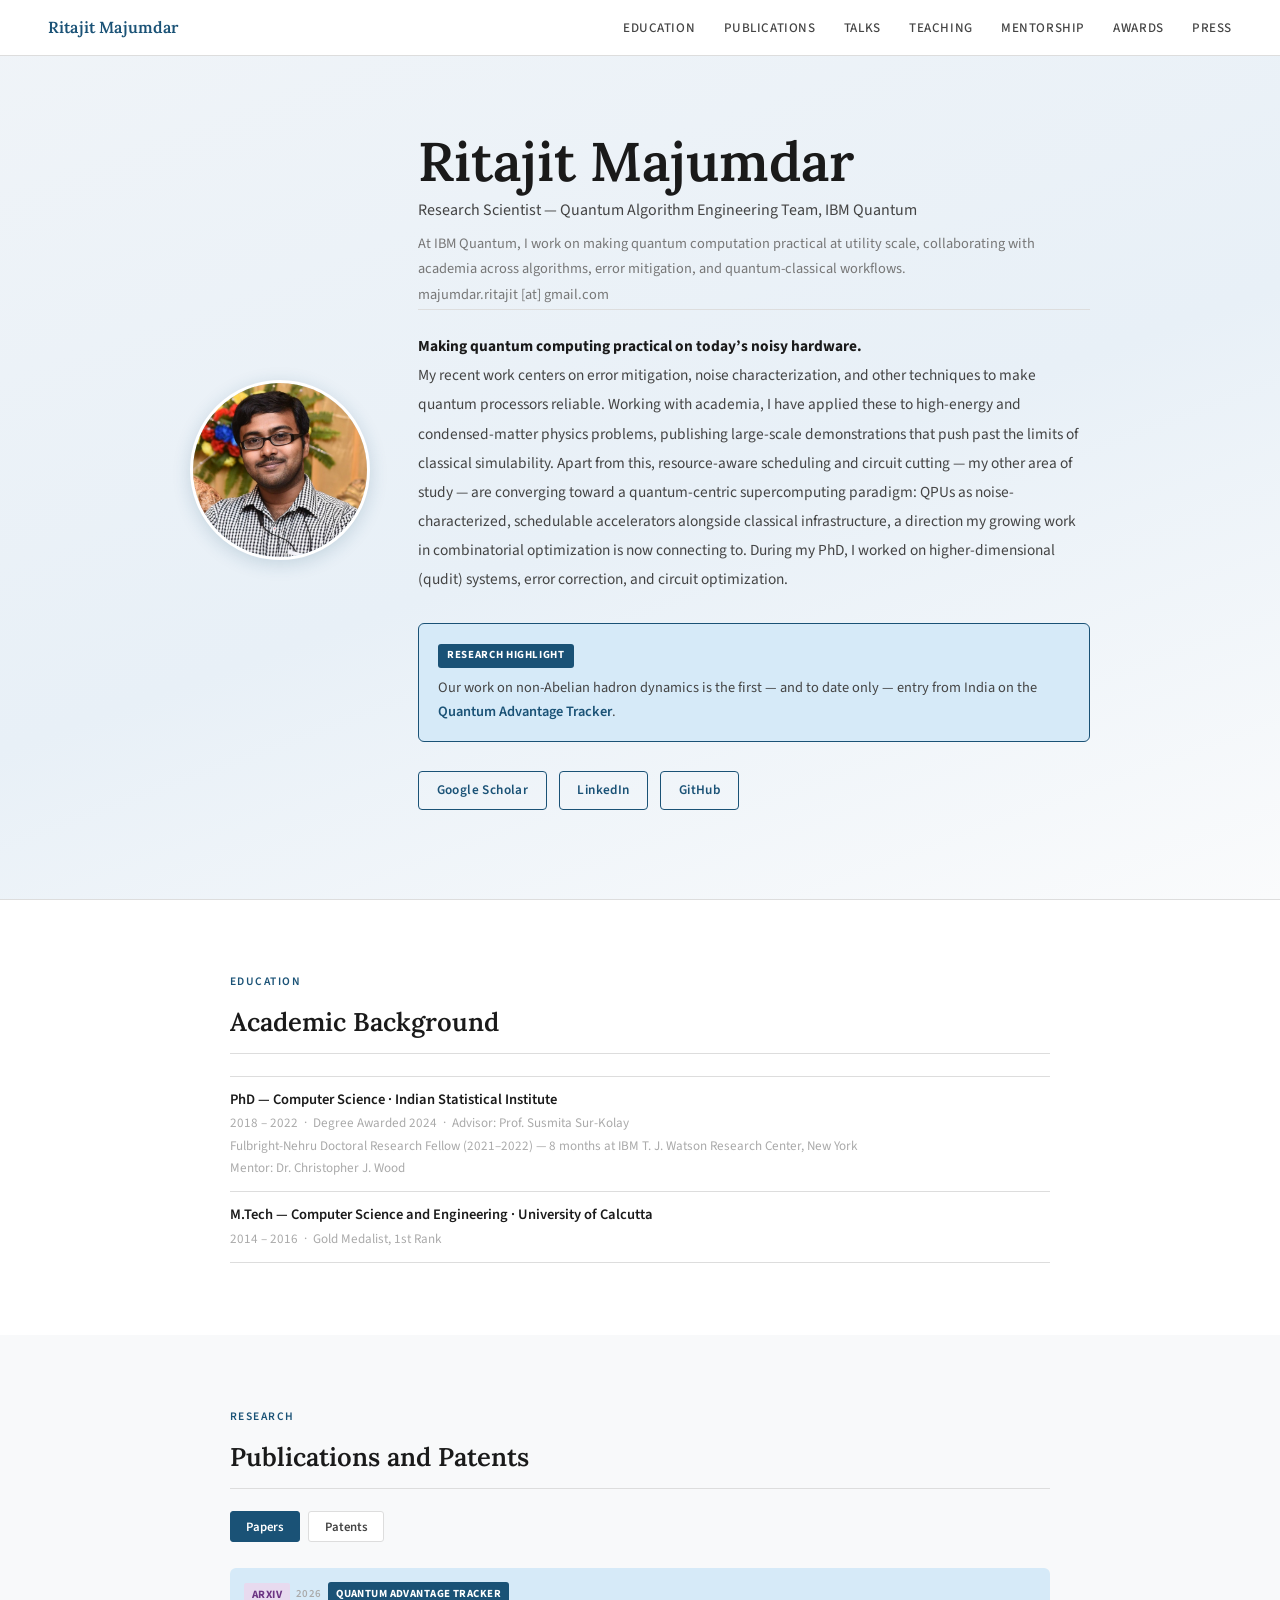
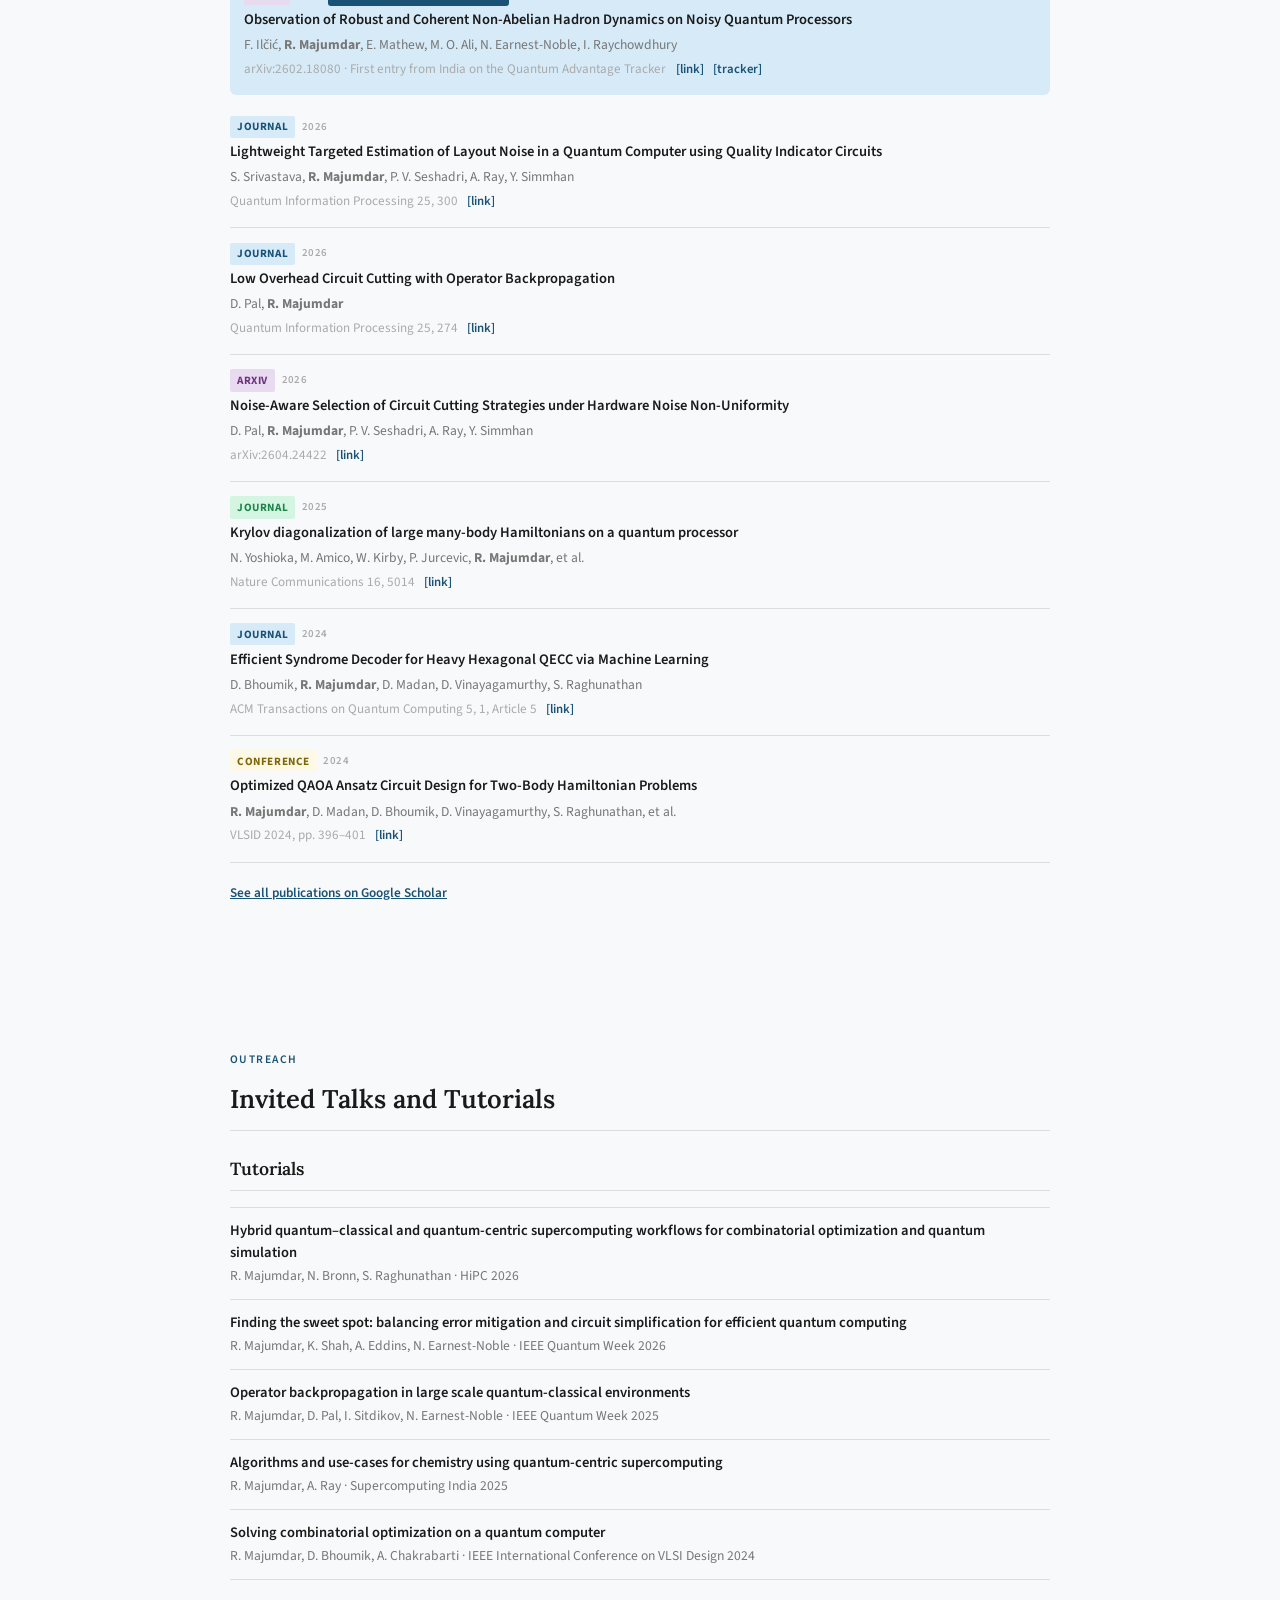
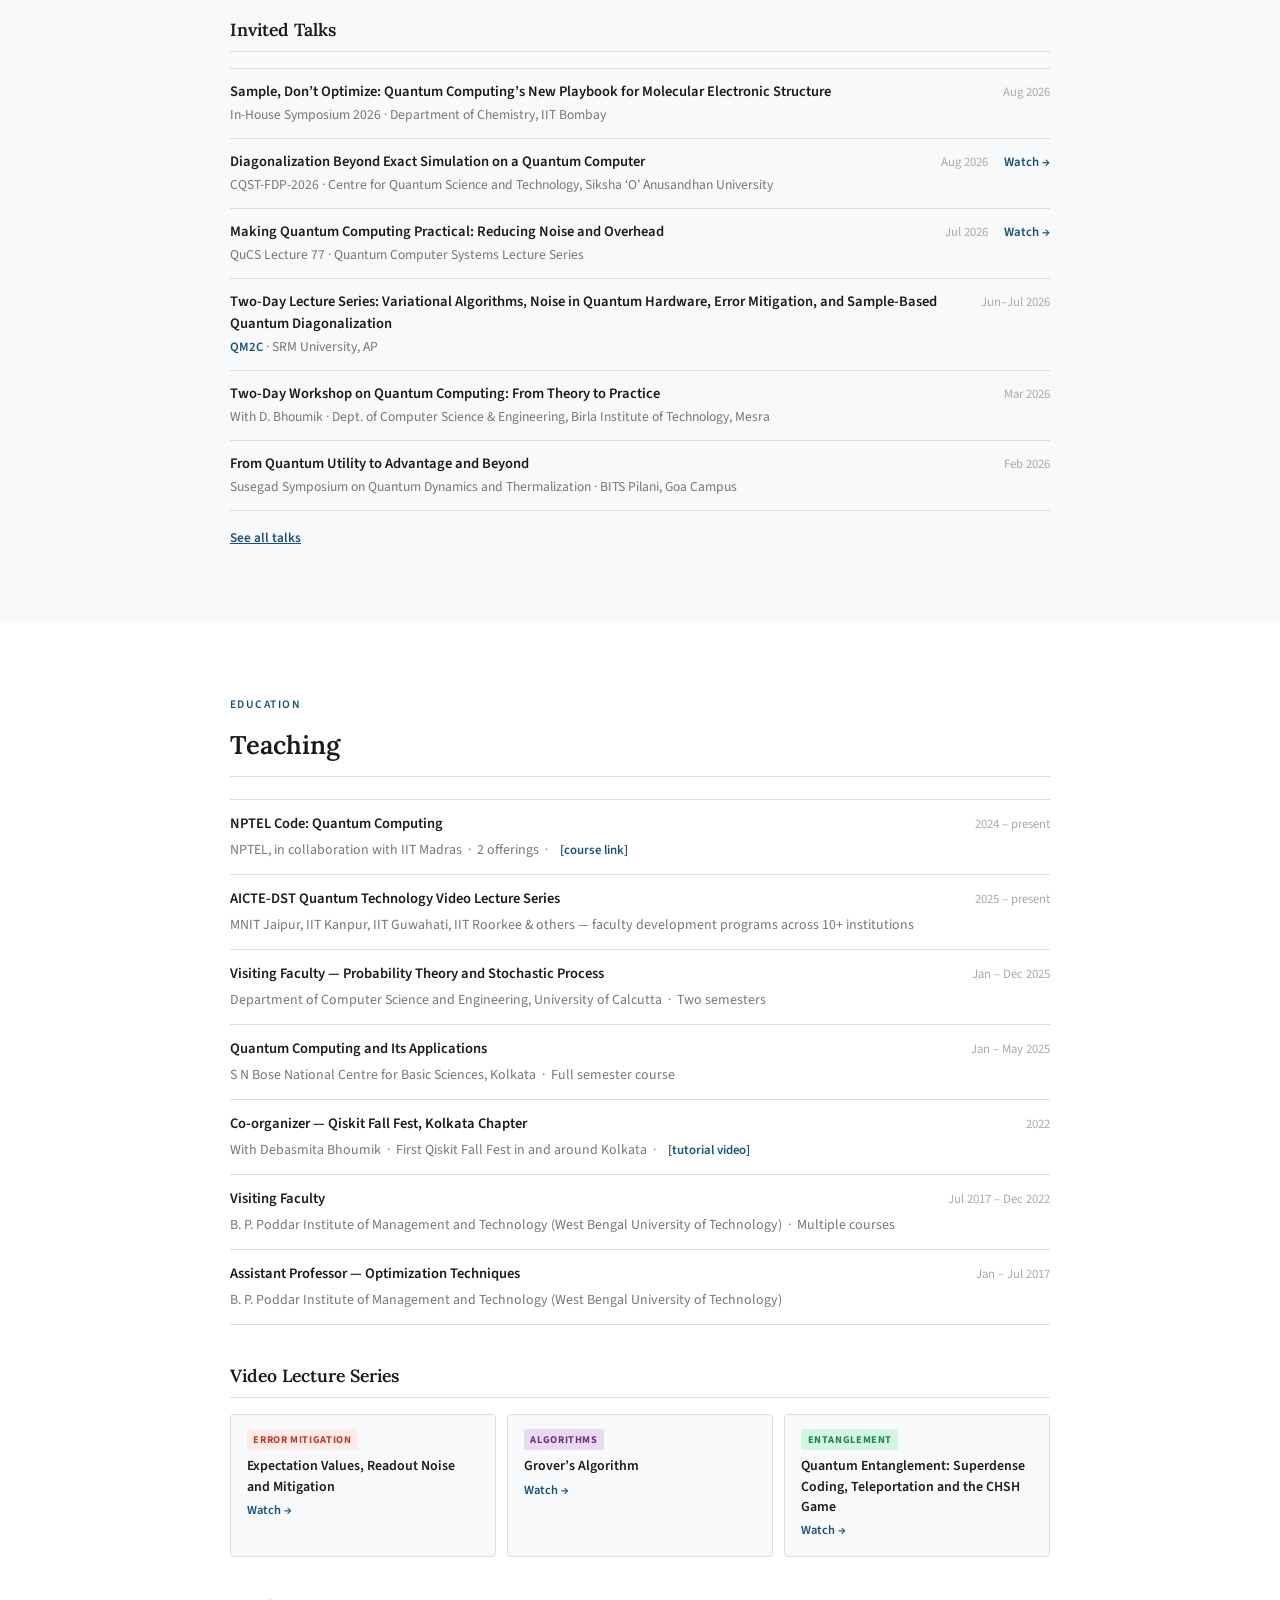
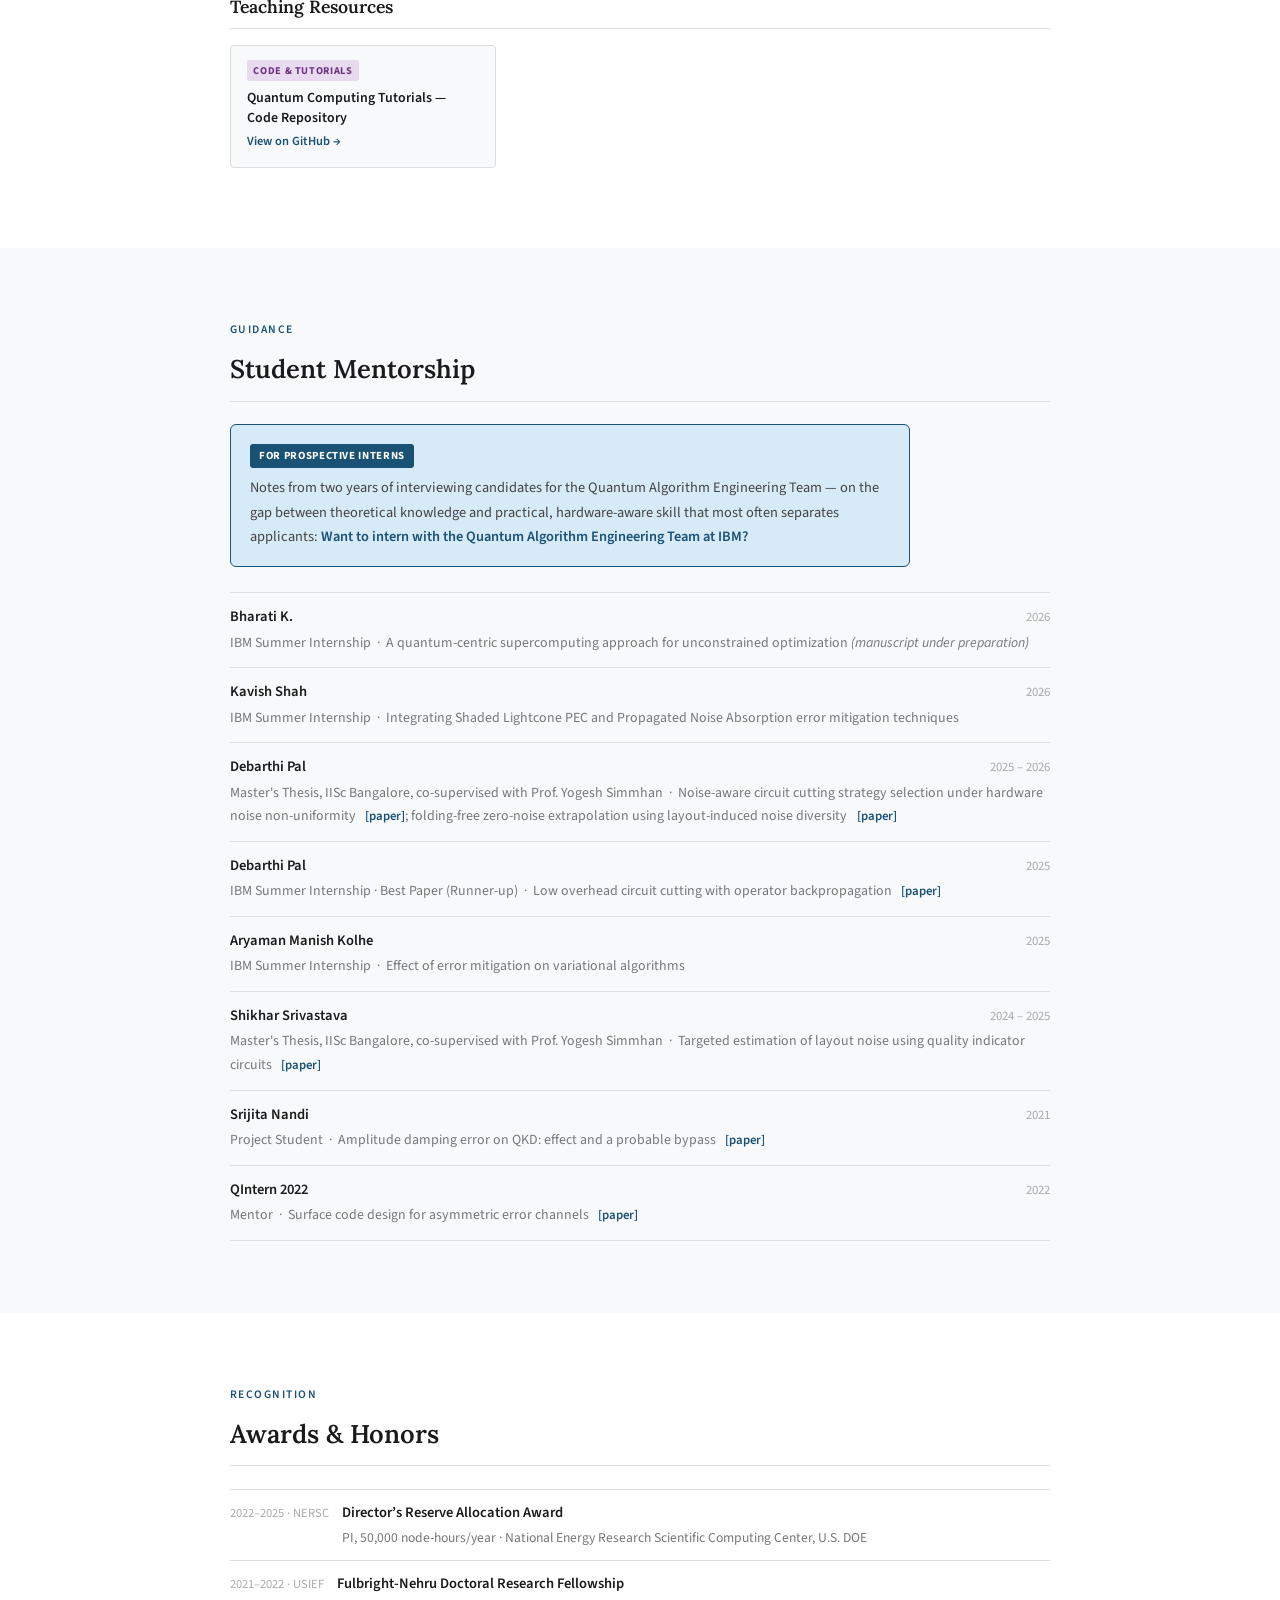
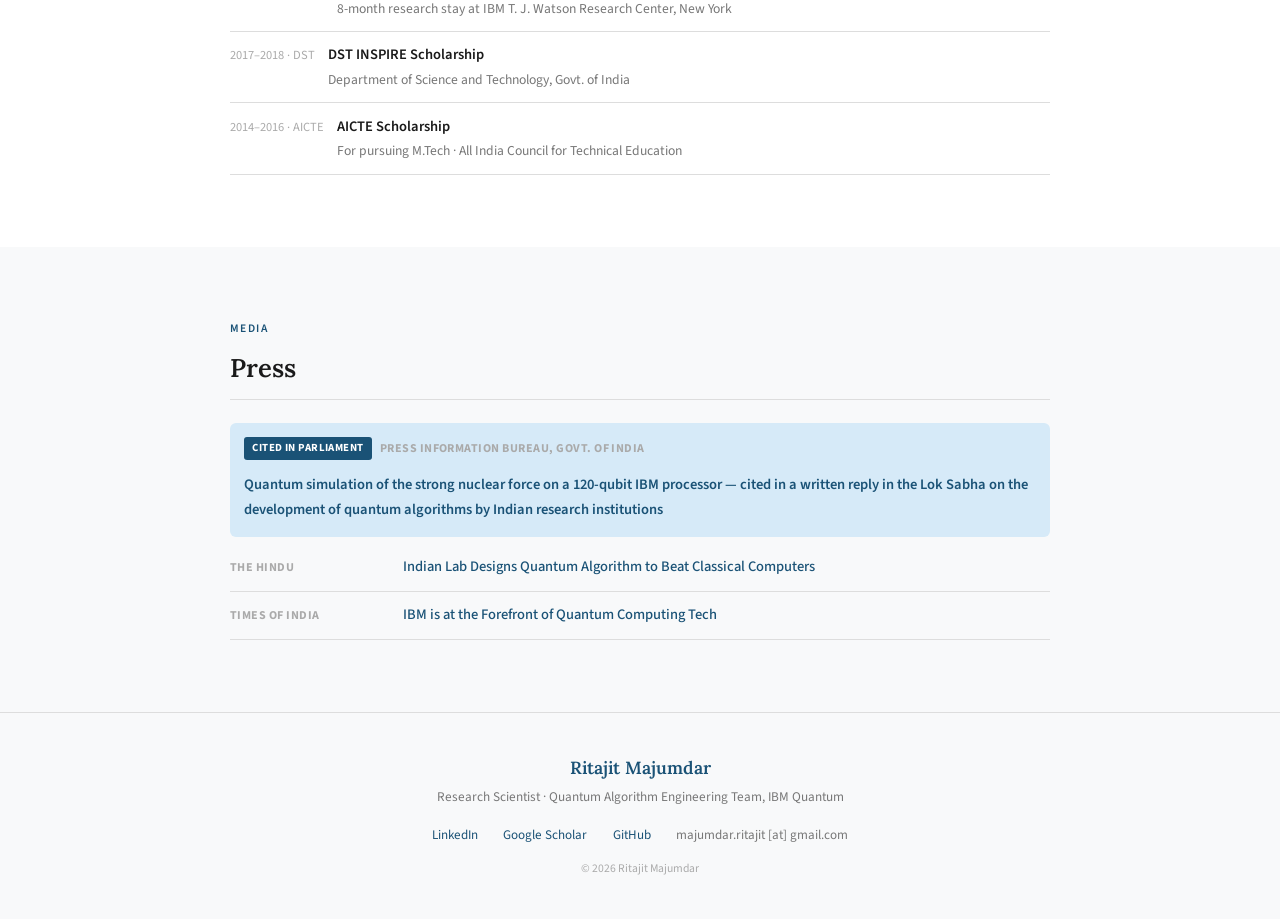
==== index.html @ a243ad66 "Add QAOA invited talk at Qiskit Fall Fest 2025, RGUKT Srikakulam Inserted after the IISER Kolkata Qi" ====
<!DOCTYPE html>
<html lang="en">
<head>
<meta charset="UTF-8"/>
<meta name="viewport" content="width=device-width, initial-scale=1.0"/>
<title>Ritajit Majumdar &mdash; Research Scientist, IBM Quantum</title>
<meta name="description" content="Ritajit Majumdar is a Research Scientist on the Quantum Algorithm Engineering Team at IBM Quantum, working on quantum error mitigation and correction, near-term quantum algorithms, and combinatorial optimization on quantum computers."/>
<meta name="keywords" content="Ritajit Majumdar, IBM Quantum, quantum error mitigation, quantum error correction, quantum computing, quantum algorithms, combinatorial optimization, quantum-centric supercomputing"/>
<meta name="author" content="Ritajit Majumdar"/>
<link rel="canonical" href="https://ritajitmajumdar1.github.io/"/>
<link rel="icon" type="image/png" sizes="32x32" href="assets/img/favicon-32.png"/>
<link rel="icon" type="image/png" sizes="16x16" href="assets/img/favicon-16.png"/>
<link rel="icon" href="assets/img/favicon.ico" sizes="any"/>
<link rel="icon" href="assets/img/favicon.svg" type="image/svg+xml"/>
<link rel="apple-touch-icon" href="assets/img/apple-touch-icon.png"/>
<link rel="mask-icon" href="assets/img/favicon.svg" color="#1a5276"/>

<!-- Open Graph / social preview -->
<meta property="og:type" content="website"/>
<meta property="og:url" content="https://ritajitmajumdar1.github.io/"/>
<meta property="og:title" content="Ritajit Majumdar — Research Scientist, IBM Quantum"/>
<meta property="og:description" content="Research Scientist on the Quantum Algorithm Engineering Team at IBM Quantum, working on quantum error mitigation and correction, near-term quantum algorithms, and combinatorial optimization."/>
<meta property="og:image" content="https://ritajitmajumdar1.github.io/assets/img/profile.jpg"/>

<meta name="twitter:card" content="summary"/>
<meta name="twitter:title" content="Ritajit Majumdar — Research Scientist, IBM Quantum"/>
<meta name="twitter:description" content="Research Scientist on the Quantum Algorithm Engineering Team at IBM Quantum, working on quantum error mitigation and correction, near-term quantum algorithms, and combinatorial optimization."/>
<meta name="twitter:image" content="https://ritajitmajumdar1.github.io/assets/img/profile.jpg"/>

<link rel="preconnect" href="https://fonts.googleapis.com"/>
<link rel="preconnect" href="https://fonts.gstatic.com" crossorigin/>
<link href="https://fonts.googleapis.com/css2?family=Lora:ital,wght@0,400;0,500;0,600;1,400&family=Source+Sans+3:wght@300;400;500;600&display=swap" rel="stylesheet"/>
<link rel="stylesheet" href="assets/css/style.css"/>

<script type="application/ld+json">
{
  "@context": "https://schema.org",
  "@type": "Person",
  "name": "Ritajit Majumdar",
  "url": "https://ritajitmajumdar1.github.io/",
  "image": "https://ritajitmajumdar1.github.io/assets/img/profile.jpg",
  "jobTitle": "Research Scientist",
  "worksFor": {
    "@type": "Organization",
    "name": "IBM Quantum"
  },
  "department": "Quantum Algorithm Engineering Team",
  "email": "majumdar.ritajit@gmail.com",
  "sameAs": [
    "https://scholar.google.com/citations?user=ikohpY4AAAAJ&hl=en&oi=ao",
    "https://www.linkedin.com/in/ritajit-majumdar-59683442/",
    "https://github.com/ritajitmajumdar1"
  ],
  "knowsAbout": [
    "Quantum Error Mitigation",
    "Quantum Error Correction",
    "Near-Term Quantum Algorithms",
    "Combinatorial Optimization",
    "Quantum-Centric Supercomputing"
  ]
}
</script>
</head>
<body>

<!-- NAV -->
<nav id="navbar">
  <a class="nav-wordmark" href="#hero">Ritajit Majumdar</a>
  <ul class="nav-links" id="navLinks">
    <li><a href="#about">Education</a></li>
    <li><a href="#publications">Publications</a></li>
    <li><a href="#talks">Talks</a></li>
    <li><a href="#teaching">Teaching</a></li>
    <li><a href="#mentorship">Mentorship</a></li>
    <li><a href="#awards">Awards</a></li>
    <li><a href="#press">Press</a></li>
  </ul>
  <button class="hamburger" id="hamburger" onclick="toggleMenu()" aria-label="Menu">
    <span></span><span></span><span></span>
  </button>
</nav>

<!-- HERO -->
<section id="hero">
  <div class="hero-inner">
    <div class="hero-photo-wrap">
      <img class="hero-photo" src="assets/img/profile.jpg" alt="Ritajit Majumdar" onerror="this.parentElement.classList.add('no-photo')"/>
    </div>
    <div class="hero-text">
      <h1 class="hero-name">Ritajit Majumdar</h1>
      <p class="hero-role">Research Scientist &mdash; Quantum Algorithm Engineering Team, IBM Quantum</p>
      <p class="hero-role-desc">At IBM Quantum, I work on making quantum computation practical at utility scale, collaborating with academia across algorithms, error mitigation, and quantum-classical workflows.</p>
      <p class="hero-role-desc">majumdar.ritajit [at] gmail.com</p>

      <p class="hero-bio">
        <strong>Making quantum computing practical on today&rsquo;s noisy hardware.</strong><br/>
        My recent work centers on error mitigation, noise characterization, and other techniques to make quantum processors reliable. Working with academia, I have applied these to high-energy and condensed-matter physics problems, publishing large-scale demonstrations that push past the limits of classical simulability. Apart from this, resource-aware scheduling and circuit cutting &mdash; my other area of study &mdash; are converging toward a quantum-centric supercomputing paradigm: QPUs as noise-characterized, schedulable accelerators alongside classical infrastructure, a direction my growing work in combinatorial optimization is now connecting to. During my PhD, I worked on higher-dimensional (qudit) systems, error correction, and circuit optimization.
      </p>

      <div class="hero-highlight-box">
        <div class="hero-highlight-label">Research Highlight</div>
        <p class="hero-highlight-text">
          Our work on non-Abelian hadron dynamics is the first &mdash; and to date only &mdash; entry from India on the <a href="https://quantum-advantage-tracker.github.io/trackers/observable-estimations?instance=su2_hadron_dynamics_lsh_x_100_meson" target="_blank">Quantum Advantage Tracker</a>.
        </p>
      </div>

      <div class="hero-cta">
        <a href="https://scholar.google.com/citations?user=ikohpY4AAAAJ&hl=en&oi=ao" target="_blank" class="btn btn-ghost">Google Scholar</a>
        <a href="https://www.linkedin.com/in/ritajit-majumdar-59683442/" target="_blank" class="btn btn-ghost">LinkedIn</a>
        <a href="https://github.com/ritajitmajumdar1/Teaching" target="_blank" class="btn btn-ghost">GitHub</a>
      </div>
    </div>
  </div>
</section>

<!-- ABOUT -->
<section id="about">
  <div class="container">
    <div class="reveal">
      <div class="sec-label">Education</div>
      <h2 class="sec-title">Academic Background</h2>
    </div>

    <ul class="simple-list reveal" style="transition-delay:.08s">
      <li class="simple-item">
        <div class="item-title">PhD &mdash; Computer Science &middot; Indian Statistical Institute</div>
        <div class="item-meta">
          2018 &ndash; 2022 &nbsp;&middot;&nbsp; Degree Awarded 2024 &nbsp;&middot;&nbsp; Advisor: Prof. Susmita Sur-Kolay<br>
          Fulbright-Nehru Doctoral Research Fellow (2021&ndash;2022) &mdash; 8 months at IBM T. J. Watson Research Center, New York<br>
          Mentor: Dr. Christopher J. Wood
        </div>
      </li>
      <li class="simple-item">
        <div class="item-title">M.Tech &mdash; Computer Science and Engineering &middot; University of Calcutta</div>
        <div class="item-meta">
          2014 &ndash; 2016 &nbsp;&middot;&nbsp; Gold Medalist, 1st Rank
        </div>
      </li>
    </ul>
  </div>
</section>

<!-- PUBLICATIONS AND PATENTS -->
<section id="publications">
  <div class="container">
    <div class="reveal">
      <div class="sec-label">Research</div>
      <h2 class="sec-title">Publications and Patents</h2>
    </div>

    <div class="pub-tabs reveal" style="transition-delay:.06s">
      <button class="pub-tab active" onclick="filterPubs('paper',this)">Papers</button>
      <button class="pub-tab" onclick="filterPubs('patent',this)">Patents</button>
    </div>

    <div class="pub-list reveal" style="transition-delay:.1s" id="pubList">

      <div class="pub-item show pub-item-highlight" data-cat="paper">
        <div class="pub-venue-row">
          <span class="pub-venue venue-arxiv">arXiv</span>
          <span class="pub-badge">2026</span>
          <span class="pub-badge-tracker">Quantum Advantage Tracker</span>
        </div>
        <div class="pub-title">Observation of Robust and Coherent Non-Abelian Hadron Dynamics on Noisy Quantum Processors</div>
        <div class="pub-authors">F. Ilčić, <strong>R. Majumdar</strong>, E. Mathew, M. O. Ali, N. Earnest-Noble, I. Raychowdhury</div>
        <div class="pub-meta">arXiv:2602.18080 &middot; First entry from India on the Quantum Advantage Tracker <a class="pub-link" href="https://arxiv.org/abs/2602.18080" target="_blank">[link]</a> <a class="pub-link" href="https://quantum-advantage-tracker.github.io/trackers/observable-estimations?instance=su2_hadron_dynamics_lsh_x_100_meson" target="_blank">[tracker]</a></div>
      </div>

      <div class="pub-item show" data-cat="paper">
        <div class="pub-venue-row">
          <span class="pub-venue venue-ieee">Journal</span>
          <span class="pub-badge">2026</span>
        </div>
        <div class="pub-title">Lightweight Targeted Estimation of Layout Noise in a Quantum Computer using Quality Indicator Circuits</div>
        <div class="pub-authors">S. Srivastava, <strong>R. Majumdar</strong>, P. V. Seshadri, A. Ray, Y. Simmhan</div>
        <div class="pub-meta">Quantum Information Processing 25, 300 <a class="pub-link" href="https://link.springer.com/article/10.1007/s11128-026-05326-7" target="_blank">[link]</a></div>
      </div>

      <div class="pub-item show" data-cat="paper">
        <div class="pub-venue-row">
          <span class="pub-venue venue-ieee">Journal</span>
          <span class="pub-badge">2026</span>
        </div>
        <div class="pub-title">Low Overhead Circuit Cutting with Operator Backpropagation</div>
        <div class="pub-authors">D. Pal, <strong>R. Majumdar</strong></div>
        <div class="pub-meta">Quantum Information Processing 25, 274 <a class="pub-link" href="https://link.springer.com/article/10.1007/s11128-026-05287-x" target="_blank">[link]</a></div>
      </div>

      <div class="pub-item show" data-cat="paper">
        <div class="pub-venue-row">
          <span class="pub-venue venue-arxiv">arXiv</span>
          <span class="pub-badge">2026</span>
        </div>
        <div class="pub-title">Noise-Aware Selection of Circuit Cutting Strategies under Hardware Noise Non-Uniformity</div>
        <div class="pub-authors">D. Pal, <strong>R. Majumdar</strong>, P. V. Seshadri, A. Ray, Y. Simmhan</div>
        <div class="pub-meta">arXiv:2604.24422 <a class="pub-link" href="https://arxiv.org/abs/2604.24422" target="_blank">[link]</a></div>
      </div>

      <div class="pub-item show" data-cat="paper">
        <div class="pub-venue-row">
          <span class="pub-venue venue-nature">Journal</span>
          <span class="pub-badge">2025</span>
        </div>
        <div class="pub-title">Krylov diagonalization of large many-body Hamiltonians on a quantum processor</div>
        <div class="pub-authors">N. Yoshioka, M. Amico, W. Kirby, P. Jurcevic, <strong>R. Majumdar</strong>, et al.</div>
        <div class="pub-meta">Nature Communications 16, 5014 <a class="pub-link" href="https://scholar.google.com/citations?view_op=view_citation&hl=en&user=ikohpY4AAAAJ&citation_for_view=ikohpY4AAAAJ:RYcK_YlVTxYC" target="_blank">[link]</a></div>
      </div>

      <div class="pub-item show" data-cat="paper">
        <div class="pub-venue-row">
          <span class="pub-venue venue-ieee">Journal</span>
          <span class="pub-badge">2024</span>
        </div>
        <div class="pub-title">Efficient Syndrome Decoder for Heavy Hexagonal QECC via Machine Learning</div>
        <div class="pub-authors">D. Bhoumik, <strong>R. Majumdar</strong>, D. Madan, D. Vinayagamurthy, S. Raghunathan</div>
        <div class="pub-meta">ACM Transactions on Quantum Computing 5, 1, Article 5 <a class="pub-link" href="https://dl.acm.org/doi/10.1145/3636516" target="_blank">[link]</a></div>
      </div>

      <div class="pub-item show" data-cat="paper">
        <div class="pub-venue-row">
          <span class="pub-venue venue-conf">Conference</span>
          <span class="pub-badge">2024</span>
        </div>
        <div class="pub-title">Optimized QAOA Ansatz Circuit Design for Two-Body Hamiltonian Problems</div>
        <div class="pub-authors"><strong>R. Majumdar</strong>, D. Madan, D. Bhoumik, D. Vinayagamurthy, S. Raghunathan, et al.</div>
        <div class="pub-meta">VLSID 2024, pp. 396&ndash;401 <a class="pub-link" href="https://ieeexplore.ieee.org/document/10483344" target="_blank">[link]</a></div>
      </div>

      <div class="pub-item" data-cat="patent">
        <div class="pub-venue-row">
          <span class="pub-venue venue-ieee">US Patent</span>
          <span class="pub-badge">Granted &middot; 2025</span>
        </div>
        <div class="pub-title">Calibrating a Quantum Error Mitigation Technique</div>
        <div class="pub-authors">D. S. Wang, <strong>R. Majumdar</strong>, P. Rivero Ramirez</div>
        <div class="pub-meta">US 12,198,013 <a class="pub-link" href="https://patents.google.com/patent/US20250013907A1" target="_blank">[link]</a></div>
      </div>

      <div class="pub-item" data-cat="patent">
        <div class="pub-venue-row">
          <span class="pub-venue venue-arxiv">US Patent App.</span>
          <span class="pub-badge">Filed 2024</span>
        </div>
        <div class="pub-title">Quantum Error Mitigation for Probability Distributions</div>
        <div class="pub-authors"><strong>R. Majumdar</strong>, P. Rivero Ramirez, S. Majumder, Z. K. Minev</div>
        <div class="pub-meta">US 2026/0099753 A1 <a class="pub-link" href="https://patents.google.com/patent/US20260099753A1" target="_blank">[link]</a></div>
      </div>

      <div class="pub-item" data-cat="patent">
        <div class="pub-venue-row">
          <span class="pub-venue venue-arxiv">US Patent App.</span>
          <span class="pub-badge">Filed 2024</span>
        </div>
        <div class="pub-title">Load-Adaptive Circuit Knitting in Quantum Computing Enabled Cloud Environments</div>
        <div class="pub-authors"><strong>R. Majumdar</strong>, A. Ray, P. V. Seshadri</div>
        <div class="pub-meta">US 2025/0384198 A1 <a class="pub-link" href="https://patents.google.com/patent/US20250384198A1" target="_blank">[link]</a></div>
      </div>

      <div class="pub-item" data-cat="patent">
        <div class="pub-venue-row">
          <span class="pub-venue venue-arxiv">US Patent App.</span>
          <span class="pub-badge">Filed 2024</span>
        </div>
        <div class="pub-title">Learning-Based Quantum Experimental Setup Selection</div>
        <div class="pub-authors"><strong>R. Majumdar</strong>, A. Ray, I. Sitdikov, C. Johnson</div>
        <div class="pub-meta">US 2025/0265484 A1 <a class="pub-link" href="https://patents.google.com/patent/US20250265484A1" target="_blank">[link]</a></div>
      </div>

      <div class="pub-item" data-cat="patent">
        <div class="pub-venue-row">
          <span class="pub-venue venue-arxiv">US Patent App.</span>
          <span class="pub-badge">Filed 2023</span>
        </div>
        <div class="pub-title">Sparse Noise Tomography-Based Qubit Mapping</div>
        <div class="pub-authors"><strong>R. Majumdar</strong>, B. Pokharel, Z. K. Minev, M. Amico</div>
        <div class="pub-meta">US 2025/0165836 A1 <a class="pub-link" href="https://patents.google.com/patent/US20250165836A1" target="_blank">[link]</a></div>
      </div>

    </div>

    <div class="show-more-wrap reveal" id="pubMoreWrap" style="transition-delay:.15s">
      <a class="btn-text" href="https://scholar.google.com/citations?hl=en&user=ikohpY4AAAAJ" target="_blank" id="pubMoreBtn">See all publications on Google Scholar</a>
    </div>
  </div>
</section>

<!-- TALKS -->
<section id="talks">
  <div class="container">
    <div class="reveal">
      <div class="sec-label">Outreach</div>
      <h2 class="sec-title">Invited Talks and Tutorials</h2>
    </div>

    <div class="subsec reveal" style="margin-top:0">
      <div class="subsec-title">Tutorials</div>
      <div id="tutorialsList">

      <div class="talk-item tutorial-item show" data-rank="1">
        <div class="talk-left">
          <div class="talk-title">Hybrid quantum&ndash;classical and quantum-centric supercomputing workflows for combinatorial optimization and quantum simulation</div>
          <div class="talk-venue">R. Majumdar, N. Bronn, S. Raghunathan &middot; HiPC 2026</div>
        </div>
      </div>

      <div class="talk-item tutorial-item show" data-rank="2">
        <div class="talk-left">
          <div class="talk-title">Finding the sweet spot: balancing error mitigation and circuit simplification for efficient quantum computing</div>
          <div class="talk-venue">R. Majumdar, K. Shah, A. Eddins, N. Earnest-Noble &middot; IEEE Quantum Week 2026</div>
        </div>
      </div>

      <div class="talk-item tutorial-item show" data-rank="3">
        <div class="talk-left">
          <div class="talk-title">Operator backpropagation in large scale quantum-classical environments</div>
          <div class="talk-venue">R. Majumdar, D. Pal, I. Sitdikov, N. Earnest-Noble &middot; IEEE Quantum Week 2025</div>
        </div>
      </div>

      <div class="talk-item tutorial-item show" data-rank="4">
        <div class="talk-left">
          <div class="talk-title">Algorithms and use-cases for chemistry using quantum-centric supercomputing</div>
          <div class="talk-venue">R. Majumdar, A. Ray &middot; Supercomputing India 2025</div>
        </div>
      </div>

      <div class="talk-item tutorial-item show" data-rank="5">
        <div class="talk-left">
          <div class="talk-title">Solving combinatorial optimization on a quantum computer</div>
          <div class="talk-venue">R. Majumdar, D. Bhoumik, A. Chakrabarti &middot; IEEE International Conference on VLSI Design 2024</div>
        </div>
      </div>

      </div>

      <div class="show-more-wrap reveal tutorial-more-wrap" style="margin-top:.8rem; display:none">
        <button class="btn-text" id="tutorialMoreBtn" onclick="toggleTutorials()">See all tutorials</button>
      </div>
    </div>

    <div class="subsec reveal">
      <div class="subsec-title">Invited Talks</div>
      <div id="talksList">

      <div class="talk-item show" data-rank="1">
        <div class="talk-left">
          <div class="talk-title">Sample, Don&rsquo;t Optimize: Quantum Computing&rsquo;s New Playbook for Molecular Electronic Structure</div>
          <div class="talk-venue">In-House Symposium 2026 &middot; Department of Chemistry, IIT Bombay</div>
        </div>
        <div class="talk-date">Aug 2026</div>
      </div>

      <div class="talk-item show" data-rank="2">
        <div class="talk-left">
          <div class="talk-title">Diagonalization Beyond Exact Simulation on a Quantum Computer</div>
          <div class="talk-venue">CQST-FDP-2026 &middot; Centre for Quantum Science and Technology, Siksha &lsquo;O&rsquo; Anusandhan University</div>
        </div>
        <div class="talk-date">Aug 2026</div>
        <a class="talk-link" href="https://www.youtube.com/watch?v=YxCddowjbzs" target="_blank">Watch &rarr;</a>
      </div>

      <div class="talk-item show" data-rank="3">
        <div class="talk-left">
          <div class="talk-title">Making Quantum Computing Practical: Reducing Noise and Overhead</div>
          <div class="talk-venue">QuCS Lecture 77 &middot; Quantum Computer Systems Lecture Series</div>
        </div>
        <div class="talk-date">Jul 2026</div>
        <a class="talk-link" href="https://www.youtube.com/watch?v=KKZ6evym9Gs" target="_blank">Watch &rarr;</a>
      </div>

      <div class="talk-item show" data-rank="4">
        <div class="talk-left">
          <div class="talk-title">Two-Day Lecture Series: Variational Algorithms, Noise in Quantum Hardware, Error Mitigation, and Sample-Based Quantum Diagonalization</div>
          <div class="talk-venue"><a class="talk-link" href="https://www.srmap.edu.in/qm2c/" target="_blank">QM2C</a> &middot; SRM University, AP</div>
        </div>
        <div class="talk-date">Jun&ndash;Jul 2026</div>
      </div>

      <div class="talk-item show" data-rank="5">
        <div class="talk-left">
          <div class="talk-title">Two-Day Workshop on Quantum Computing: From Theory to Practice</div>
          <div class="talk-venue">With D. Bhoumik &middot; Dept. of Computer Science &amp; Engineering, Birla Institute of Technology, Mesra</div>
        </div>
        <div class="talk-date">Mar 2026</div>
      </div>

      <div class="talk-item show" data-rank="6">
        <div class="talk-left">
          <div class="talk-title">From Quantum Utility to Advantage and Beyond</div>
          <div class="talk-venue">Susegad Symposium on Quantum Dynamics and Thermalization &middot; BITS Pilani, Goa Campus</div>
        </div>
        <div class="talk-date">Feb 2026</div>
      </div>

      <div class="talk-item" data-rank="7">
        <div class="talk-left">
          <div class="talk-title">Scaling Circuit Cutting with Operator Backpropagation</div>
          <div class="talk-venue">Shaastra Fest 2026 &middot; IIT Madras</div>
        </div>
        <div class="talk-date">Jan 2026</div>
      </div>

      <div class="talk-item" data-rank="8">
        <div class="talk-left">
          <div class="talk-title">Error Mitigation &amp; Careers in Quantum Tech</div>
          <div class="talk-venue">Qiskit Fall Fest, Day 3 &middot; IISER Kolkata</div>
        </div>
        <div class="talk-date">Oct 2025</div>
        <a class="talk-link" href="https://www.youtube.com/watch?v=93S4hP-XPh4" target="_blank">Watch &rarr;</a>
      </div>

      <div class="talk-item" data-rank="9">
        <div class="talk-left">
          <div class="talk-title">Quantum Approximate Optimization Algorithm</div>
          <div class="talk-venue">Qiskit Fall Fest, Day 6 &middot; IIIT Srikakulam, RGUKT-AP</div>
        </div>
        <div class="talk-date">Oct 2025</div>
        <a class="talk-link" href="https://youtu.be/zn901F9Exys?t=708" target="_blank">Watch &rarr;</a>
      </div>

      <div class="talk-item" data-rank="10">
        <div class="talk-left">
          <div class="talk-title">Chemistry Beyond Exact Diagonalization</div>
          <div class="talk-venue">Sungkyunkwan University, South Korea</div>
        </div>
        <div class="talk-date">Feb 2025</div>
      </div>

      <div class="talk-item" data-rank="11">
        <div class="talk-left">
          <div class="talk-title">Seminar on the Fundamentals of Quantum Computing</div>
          <div class="talk-venue">Ramakrishna Mission Vivekananda Educational and Research Institute (RKMVERI)</div>
        </div>
        <div class="talk-date">Sep 2024</div>
        <a class="talk-link" href="https://www.youtube.com/watch?v=bOx0stk1UCE" target="_blank">Watch &rarr;</a>
      </div>

      <div class="talk-item" data-rank="12">
        <div class="talk-left">
          <div class="talk-title">Fighting Noise on Quantum Devices with Zero Noise Extrapolation</div>
          <div class="talk-venue">QIQT 2023</div>
        </div>
        <div class="talk-date">May 2023</div>
        <a class="talk-link" href="https://www.youtube.com/watch?v=d6sD2FbyFYk" target="_blank">Watch &rarr;</a>
      </div>

      </div>

      <div class="show-more-wrap reveal" style="margin-top:.8rem">
        <button class="btn-text" id="talkMoreBtn" onclick="toggleTalks()">See all talks</button>
      </div>
    </div>
  </div>
</section>

<!-- TEACHING -->
<section id="teaching">
  <div class="container">
    <div class="reveal">
      <div class="sec-label">Education</div>
      <h2 class="sec-title">Teaching</h2>
    </div>

    <ul class="simple-list reveal" style="transition-delay:.06s">
      <li class="teach-item">
        <div class="teach-head">
          <span class="teach-title">NPTEL Code: Quantum Computing</span>
          <span class="teach-period">2024 &ndash; present</span>
        </div>
        <div class="teach-detail">NPTEL, in collaboration with IIT Madras &nbsp;&middot;&nbsp; 2 offerings &nbsp;&middot;&nbsp; <a class="pub-link" href="https://code.iitm.ac.in/quantum-computing-cohort-2" target="_blank">[course link]</a></div>
      </li>
      <li class="teach-item">
        <div class="teach-head">
          <span class="teach-title">AICTE-DST Quantum Technology Video Lecture Series</span>
          <span class="teach-period">2025 &ndash; present</span>
        </div>
        <div class="teach-detail">MNIT Jaipur, IIT Kanpur, IIT Guwahati, IIT Roorkee &amp; others &mdash; faculty development programs across 10+ institutions</div>
      </li>
      <li class="teach-item">
        <div class="teach-head">
          <span class="teach-title">Visiting Faculty &mdash; Probability Theory and Stochastic Process</span>
          <span class="teach-period">Jan &ndash; Dec 2025</span>
        </div>
        <div class="teach-detail">Department of Computer Science and Engineering, University of Calcutta &nbsp;&middot;&nbsp; Two semesters</div>
      </li>
      <li class="teach-item">
        <div class="teach-head">
          <span class="teach-title">Quantum Computing and Its Applications</span>
          <span class="teach-period">Jan &ndash; May 2025</span>
        </div>
        <div class="teach-detail">S N Bose National Centre for Basic Sciences, Kolkata &nbsp;&middot;&nbsp; Full semester course</div>
      </li>
      <li class="teach-item">
        <div class="teach-head">
          <span class="teach-title">Co-organizer &mdash; Qiskit Fall Fest, Kolkata Chapter</span>
          <span class="teach-period">2022</span>
        </div>
        <div class="teach-detail">With Debasmita Bhoumik &nbsp;&middot;&nbsp; First Qiskit Fall Fest in and around Kolkata &nbsp;&middot;&nbsp; <a class="pub-link" href="https://www.youtube.com/watch?v=Ggpwu-rKZHU&list=PLAT2PCDU24NcdZYsUPxQ-WJZxqzbHVxHD" target="_blank">[tutorial video]</a></div>
      </li>
      <li class="teach-item">
        <div class="teach-head">
          <span class="teach-title">Visiting Faculty</span>
          <span class="teach-period">Jul 2017 &ndash; Dec 2022</span>
        </div>
        <div class="teach-detail">B. P. Poddar Institute of Management and Technology (West Bengal University of Technology) &nbsp;&middot;&nbsp; Multiple courses</div>
      </li>
      <li class="teach-item">
        <div class="teach-head">
          <span class="teach-title">Assistant Professor &mdash; Optimization Techniques</span>
          <span class="teach-period">Jan &ndash; Jul 2017</span>
        </div>
        <div class="teach-detail">B. P. Poddar Institute of Management and Technology (West Bengal University of Technology)</div>
      </li>
    </ul>

    <div class="subsec reveal">
      <div class="subsec-title">Video Lecture Series</div>
      <div class="lec-grid">
        <div class="lec-card">
          <span class="lec-tag tag-qem">Error Mitigation</span>
          <div class="lec-title">Expectation Values, Readout Noise and Mitigation</div>
          <a class="lec-link" href="https://youtu.be/THEwNHVMJx4?list=PLFxYlZrPtZWxfuRiXkb85tLyWEng5hmun&t=900" target="_blank">Watch &rarr;</a>
        </div>
        <div class="lec-card">
          <span class="lec-tag tag-alg">Algorithms</span>
          <div class="lec-title">Grover&rsquo;s Algorithm</div>
          <a class="lec-link" href="https://www.youtube.com/watch?v=7tlitVI3-Ag&list=PLFxYlZrPtZWyjwBiDJqQWaZAKvnytTYZ2&index=18" target="_blank">Watch &rarr;</a>
        </div>
        <div class="lec-card">
          <span class="lec-tag tag-ent">Entanglement</span>
          <div class="lec-title">Quantum Entanglement: Superdense Coding, Teleportation and the CHSH Game</div>
          <a class="lec-link" href="https://www.youtube.com/watch?v=MRZwcfoIchI" target="_blank">Watch &rarr;</a>
        </div>
      </div>
    </div>

    <div class="subsec reveal">
      <div class="subsec-title">Teaching Resources</div>
      <div class="lec-grid">
        <div class="lec-card">
          <span class="lec-tag tag-alg">Code &amp; Tutorials</span>
          <div class="lec-title">Quantum Computing Tutorials &mdash; Code Repository</div>
          <a class="lec-link" href="https://github.com/ritajitmajumdar1/Teaching" target="_blank">View on GitHub &rarr;</a>
        </div>
      </div>
    </div>
  </div>
</section>

<!-- STUDENT MENTORSHIP -->
<section id="mentorship">
  <div class="container">
    <div class="reveal">
      <div class="sec-label">Guidance</div>
      <h2 class="sec-title">Student Mentorship</h2>
    </div>

    <div class="hero-highlight-box reveal" style="margin-bottom:1.6rem;">
      <div class="hero-highlight-label">For Prospective Interns</div>
      <p class="hero-highlight-text">
        Notes from two years of interviewing candidates for the Quantum Algorithm Engineering Team &mdash; on the gap between theoretical knowledge and practical, hardware-aware skill that most often separates applicants: <a href="https://www.linkedin.com/pulse/want-intern-quantum-algorithm-engineering-team-ibm-india-majumdar-k92ec/" target="_blank">Want to intern with the Quantum Algorithm Engineering Team at IBM?</a>
      </p>
    </div>

    <ul class="simple-list reveal" style="transition-delay:.06s">
      <li class="teach-item">
        <div class="teach-head">
          <span class="teach-title">Bharati K.</span>
          <span class="teach-period">2026</span>
        </div>
        <div class="teach-detail">IBM Summer Internship &nbsp;&middot;&nbsp; A quantum-centric supercomputing approach for unconstrained optimization <em>(manuscript under preparation)</em></div>
      </li>
      <li class="teach-item">
        <div class="teach-head">
          <span class="teach-title">Kavish Shah</span>
          <span class="teach-period">2026</span>
        </div>
        <div class="teach-detail">IBM Summer Internship &nbsp;&middot;&nbsp; Integrating Shaded Lightcone PEC and Propagated Noise Absorption error mitigation techniques</div>
      </li>
      <li class="teach-item">
        <div class="teach-head">
          <span class="teach-title">Debarthi Pal</span>
          <span class="teach-period">2025 &ndash; 2026</span>
        </div>
        <div class="teach-detail">Master's Thesis, IISc Bangalore, co-supervised with Prof. Yogesh Simmhan &nbsp;&middot;&nbsp; Noise-aware circuit cutting strategy selection under hardware noise non-uniformity <a class="pub-link" href="https://arxiv.org/abs/2604.24422" target="_blank">[paper]</a>; folding-free zero-noise extrapolation using layout-induced noise diversity <a class="pub-link" href="https://arxiv.org/abs/2603.13949" target="_blank">[paper]</a></div>
      </li>
      <li class="teach-item">
        <div class="teach-head">
          <span class="teach-title">Debarthi Pal</span>
          <span class="teach-period">2025</span>
        </div>
        <div class="teach-detail">IBM Summer Internship &middot; Best Paper (Runner-up) &nbsp;&middot;&nbsp; Low overhead circuit cutting with operator backpropagation <a class="pub-link" href="https://link.springer.com/article/10.1007/s11128-026-05287-x" target="_blank">[paper]</a></div>
      </li>
      <li class="teach-item">
        <div class="teach-head">
          <span class="teach-title">Aryaman Manish Kolhe</span>
          <span class="teach-period">2025</span>
        </div>
        <div class="teach-detail">IBM Summer Internship &nbsp;&middot;&nbsp; Effect of error mitigation on variational algorithms</div>
      </li>
      <li class="teach-item">
        <div class="teach-head">
          <span class="teach-title">Shikhar Srivastava</span>
          <span class="teach-period">2024 &ndash; 2025</span>
        </div>
        <div class="teach-detail">Master's Thesis, IISc Bangalore, co-supervised with Prof. Yogesh Simmhan &nbsp;&middot;&nbsp; Targeted estimation of layout noise using quality indicator circuits <a class="pub-link" href="https://link.springer.com/article/10.1007/s11128-026-05326-7" target="_blank">[paper]</a></div>
      </li>
      <li class="teach-item">
        <div class="teach-head">
          <span class="teach-title">Srijita Nandi</span>
          <span class="teach-period">2021</span>
        </div>
        <div class="teach-detail">Project Student &nbsp;&middot;&nbsp; Amplitude damping error on QKD: effect and a probable bypass <a class="pub-link" href="https://www.worldscientific.com/doi/abs/10.1142/S021773232350058X" target="_blank">[paper]</a></div>
      </li>
      <li class="teach-item">
        <div class="teach-head">
          <span class="teach-title">QIntern 2022</span>
          <span class="teach-period">2022</span>
        </div>
        <div class="teach-detail">Mentor &nbsp;&middot;&nbsp; Surface code design for asymmetric error channels <a class="pub-link" href="https://ietresearch.onlinelibrary.wiley.com/doi/full/10.1049/qtc2.12042" target="_blank">[paper]</a></div>
      </li>
    </ul>
  </div>
</section>

<!-- AWARDS -->
<section id="awards">
  <div class="container">
    <div class="reveal">
      <div class="sec-label">Recognition</div>
      <h2 class="sec-title">Awards &amp; Honors</h2>
    </div>

    <div class="simple-list">
      <div class="award-item reveal">
        <div class="award-year">2022&ndash;2025 &middot; NERSC</div>
        <div><div class="award-title">Director&rsquo;s Reserve Allocation Award</div><div class="award-org">PI, 50,000 node-hours/year &middot; National Energy Research Scientific Computing Center, U.S. DOE</div></div>
      </div>
      <div class="award-item reveal">
        <div class="award-year">2021&ndash;2022 &middot; USIEF</div>
        <div><div class="award-title">Fulbright-Nehru Doctoral Research Fellowship</div><div class="award-org">8-month research stay at IBM T. J. Watson Research Center, New York</div></div>
      </div>
      <div class="award-item reveal">
        <div class="award-year">2017&ndash;2018 &middot; DST</div>
        <div><div class="award-title">DST INSPIRE Scholarship</div><div class="award-org">Department of Science and Technology, Govt. of India</div></div>
      </div>
      <div class="award-item reveal">
        <div class="award-year">2014&ndash;2016 &middot; AICTE</div>
        <div><div class="award-title">AICTE Scholarship</div><div class="award-org">For pursuing M.Tech &middot; All India Council for Technical Education</div></div>
      </div>
    </div>
  </div>
</section>

<!-- PRESS -->
<section id="press">
  <div class="container">
    <div class="reveal">
      <div class="sec-label">Media</div>
      <h2 class="sec-title">Press</h2>
    </div>
    <div>
      <a href="https://www.pib.gov.in/PressReleasePage.aspx?PRID=2291151&reg=48&lang=1" target="_blank" class="press-item press-item-highlight reveal">
        <div class="press-source"><span class="press-badge">Cited in Parliament</span>Press Information Bureau, Govt. of India</div>
        <div class="press-title">Quantum simulation of the strong nuclear force on a 120-qubit IBM processor &mdash; cited in a written reply in the Lok Sabha on the development of quantum algorithms by Indian research institutions</div>
      </a>
      <a href="https://www.thehindu.com/sci-tech/science/indian-lab-designs-quantum-algorithm-to-beat-classical-computers/article71198433.ece" target="_blank" class="press-item reveal">
        <div class="press-source">The Hindu</div>
        <div class="press-title">Indian Lab Designs Quantum Algorithm to Beat Classical Computers</div>
      </a>
      <a href="https://timesofindia.indiatimes.com/technology/times-techies/ibm-is-at-the-forefront-of-quantum-computing-tech/articleshow/111619851.cms" target="_blank" class="press-item reveal">
        <div class="press-source">Times of India</div>
        <div class="press-title">IBM is at the Forefront of Quantum Computing Tech</div>
      </a>
    </div>
  </div>
</section>

<!-- FOOTER -->
<footer>
  <div class="footer-name">Ritajit Majumdar</div>
  <div class="footer-sub">Research Scientist &middot; Quantum Algorithm Engineering Team, IBM Quantum</div>
  <div class="footer-links">
    <a href="https://www.linkedin.com/in/ritajit-majumdar-59683442/" target="_blank">LinkedIn</a>
    <a href="https://scholar.google.com/citations?user=ikohpY4AAAAJ&hl=en&oi=ao" target="_blank">Google Scholar</a>
    <a href="https://github.com/ritajitmajumdar1/Teaching" target="_blank">GitHub</a>
    <span class="footer-email">majumdar.ritajit [at] gmail.com</span>
  </div>
  <div class="footer-copy">&copy; 2026 Ritajit Majumdar</div>
</footer>

<script src="assets/js/main.js"></script>
</body>
</html>
---- assets/css/style.css ----
:root {
  --ink: #1a1a1a;
  --ink-mid: #444;
  --ink-light: #777;
  --ink-faint: #aaa;
  --accent: #1a5276;       /* calm academic navy */
  --accent-mid: #2e86c1;
  --accent-light: #d6eaf8;
  --rule: #ddd;
  --bg: #ffffff;
  --bg-alt: #f8f9fa;
  --red-badge: #c0392b;
  --green-badge: #1a7a4a;
}
*, *::before, *::after { box-sizing: border-box; margin: 0; padding: 0; }
html { scroll-behavior: smooth; }
body {
  font-family: 'Source Sans 3', sans-serif;
  background: var(--bg);
  color: var(--ink);
  font-size: 16px;
  line-height: 1.7;
  overflow-x: hidden;
}

/* ── NAV ─────────────────────────────────────── */
nav {
  position: fixed; top: 0; left: 0; right: 0; z-index: 999;
  background: rgba(255,255,255,0.97);
  border-bottom: 1px solid var(--rule);
  backdrop-filter: blur(8px);
  display: flex; align-items: center; justify-content: space-between;
  padding: 0 3rem; height: 56px;
}
.nav-wordmark {
  font-family: 'Lora', serif;
  font-size: 1rem; font-weight: 600;
  color: var(--accent); letter-spacing: .01em;
  text-decoration: none;
}
.nav-links { display: flex; gap: 1.8rem; list-style: none; }
.nav-links a {
  font-size: .82rem; font-weight: 500; letter-spacing: .04em;
  text-transform: uppercase; color: var(--ink-mid);
  text-decoration: none; transition: color .15s;
}
.nav-links a:hover { color: var(--accent); }
.hamburger {
  display: none; flex-direction: column; gap: 5px;
  cursor: pointer; background: none; border: none; padding: .3rem;
}
.hamburger span {
  display: block; width: 20px; height: 1.5px;
  background: var(--ink-mid); border-radius: 2px;
}

/* ── HERO ────────────────────────────────────── */
#hero {
  min-height: 100vh;
  background: linear-gradient(160deg, #f0f4f8 0%, #e8f0f7 55%, #fafbfc 100%);
  display: flex; align-items: center;
  padding: 120px 2rem 80px;
  border-bottom: 1px solid var(--rule);
}
.hero-inner {
  max-width: 900px; margin: 0 auto; width: 100%;
  display: flex; align-items: center; gap: 3rem;
}
.hero-photo-wrap {
  flex-shrink: 0;
  width: 180px; height: 180px;
  border-radius: 50%;
  overflow: hidden;
  background: var(--accent-light);
  border: 3px solid #fff;
  box-shadow: 0 4px 18px rgba(26,82,118,.18);
  display: flex; align-items: center; justify-content: center;
}
.hero-photo {
  width: 100%; height: 100%;
  object-fit: cover;
  display: block;
}
.hero-photo-wrap.no-photo {
  position: relative;
}
.hero-photo-wrap.no-photo .hero-photo { display: none; }
.hero-photo-wrap.no-photo::after {
  content: "Add your\A photo here";
  white-space: pre;
  font-family: 'Source Sans 3', sans-serif;
  font-size: .78rem; font-weight: 600;
  color: var(--accent);
  text-align: center;
  letter-spacing: .02em;
}
.hero-text { flex: 1; min-width: 0; }
.hero-name {
  font-family: 'Lora', serif;
  font-size: clamp(2.2rem, 5vw, 3.4rem);
  font-weight: 600; color: var(--ink);
  line-height: 1.15; margin-bottom: .3rem;
}
.hero-role {
  font-size: 1rem; color: var(--ink-mid); font-weight: 400;
  margin-bottom: .5rem;
}
.hero-role-desc {
  font-size: .9rem; color: var(--ink-light);
  line-height: 1.7;
  max-width: 620px;
  margin-bottom: .1rem;
}
.hero-role-desc:last-of-type {
  margin-bottom: 1.8rem;
}
.hero-bio {
  font-size: .96rem;
  color: var(--ink-mid);
  line-height: 1.9;
  max-width: 680px;
  padding-top: 1.4rem;
  border-top: 1px solid var(--rule);
  margin-bottom: 1.8rem;
}
.hero-bio strong { color: var(--ink); }
.hero-highlight-box {
  max-width: 680px;
  margin-bottom: 1.8rem;
  padding: 1rem 1.2rem;
  border: 1px solid var(--accent);
  border-radius: 6px;
  background: var(--accent-light);
}
.hero-highlight-label {
  display: inline-block;
  background: var(--accent); color: #fff;
  font-size: .68rem; font-weight: 700; letter-spacing: .06em;
  text-transform: uppercase;
  padding: .18rem .55rem; border-radius: 3px;
  margin-bottom: .5rem;
}
.hero-highlight-text {
  font-size: .9rem; color: var(--ink-mid);
  line-height: 1.7;
}
.hero-highlight-text a { color: var(--accent); font-weight: 600; text-decoration: none; }
.hero-highlight-text a:hover { text-decoration: underline; }
.hero-cta { display: flex; gap: .75rem; flex-wrap: wrap; align-items: center; }
.hero-email-line { font-size: .88rem; color: var(--ink-light); margin-bottom: 1.6rem; }
.btn {
  padding: .45rem 1.1rem;
  font-family: 'Source Sans 3', sans-serif;
  font-size: .83rem; font-weight: 600;
  letter-spacing: .03em;
  border-radius: 4px;
  text-decoration: none;
  transition: all .15s;
  cursor: pointer; border: none;
  display: inline-block;
}
.btn-primary {
  background: var(--accent); color: #fff;
}
.btn-primary:hover { background: var(--accent-mid); }
.btn-ghost {
  background: transparent;
  color: var(--accent);
  border: 1.5px solid var(--accent);
}
.btn-ghost:hover { background: var(--accent-light); }

/* ── SECTIONS ────────────────────────────────── */
section { padding: 72px 2rem; }
.container { max-width: 820px; margin: 0 auto; }
.sec-label {
  font-size: .72rem; font-weight: 600; letter-spacing: .13em;
  text-transform: uppercase; color: var(--accent);
  margin-bottom: .5rem;
}
.sec-title {
  font-family: 'Lora', serif;
  font-size: 1.6rem; font-weight: 600;
  color: var(--ink); margin-bottom: 1.4rem;
  padding-bottom: .6rem;
  border-bottom: 1px solid var(--rule);
}

/* ── PUBLICATIONS ────────────────────────────── */
#publications { background: var(--bg-alt); }
.pub-tabs { display: flex; gap: .5rem; margin-bottom: 1.6rem; flex-wrap: wrap; }
.pub-tab {
  padding: .35rem .95rem;
  font-family: 'Source Sans 3', sans-serif;
  font-size: .8rem; font-weight: 600;
  border: 1px solid var(--rule);
  border-radius: 3px;
  background: #fff; color: var(--ink-mid);
  cursor: pointer; transition: all .15s;
}
.pub-tab:hover { border-color: var(--accent); color: var(--accent); }
.pub-tab.active { background: var(--accent); color: #fff; border-color: var(--accent); }

.pub-list { display: flex; flex-direction: column; gap: 0; }
.pub-item {
  display: none;
  padding: .9rem 0;
  border-bottom: 1px solid var(--rule);
  font-size: .91rem;
}
.pub-item.show { display: block; }
.pub-item:first-child { border-top: 1px solid var(--rule); }
.pub-venue-row { display: flex; gap: .4rem; align-items: center; flex-wrap: wrap; margin-bottom: .2rem; }
.pub-venue {
  font-size: .7rem; font-weight: 700; letter-spacing: .05em; text-transform: uppercase;
  padding: .1rem .45rem; border-radius: 2px;
}
.pub-item-highlight { background: var(--accent-light); border-radius: 6px; padding: .9rem .9rem; margin-bottom: .4rem; border-bottom: none; }
.pub-item-highlight:first-child { border-top: none; }
.pub-badge-tracker {
  display: inline-block;
  background: var(--accent); color: #fff;
  font-size: .68rem; font-weight: 700; letter-spacing: .04em; text-transform: uppercase;
  padding: .15rem .5rem; border-radius: 3px;
  white-space: nowrap;
}
.venue-nature { background: #d5f5e3; color: #1e8449; }
.venue-ieee   { background: #d6eaf8; color: #1a5276; }
.venue-arxiv  { background: #e8daef; color: #6c3483; }
.venue-conf   { background: #fef9e7; color: #7d6608; }
.pub-badge {
  font-size: .68rem; font-weight: 600; letter-spacing: .04em;
  color: var(--ink-faint);
}
.pub-title {
  font-weight: 600; color: var(--ink); line-height: 1.5;
  margin-bottom: .15rem;
}
.pub-authors { font-size: .85rem; color: var(--ink-light); margin-bottom: .1rem; }
.pub-meta    { font-size: .82rem; color: var(--ink-faint); }
.pub-link    {
  font-size: .8rem; font-weight: 600; color: var(--accent);
  text-decoration: none; margin-left: .4rem;
}
.pub-link:hover { text-decoration: underline; }

.show-more-wrap { margin-top: 1rem; }
.btn-text {
  font-size: .83rem; font-weight: 600; color: var(--accent);
  background: none; border: none; cursor: pointer;
  font-family: 'Source Sans 3', sans-serif;
  padding: 0; text-decoration: underline;
}

/* ── SIMPLE LISTS ─────────────────────────────── */
.simple-list { list-style: none; display: flex; flex-direction: column; gap: 0; }
.simple-item {
  padding: .75rem 0;
  border-bottom: 1px solid var(--rule);
  font-size: .91rem;
}
.simple-item:first-child { border-top: 1px solid var(--rule); }
.item-status {
  display: inline-block;
  font-size: .67rem; font-weight: 700; letter-spacing: .06em; text-transform: uppercase;
  padding: .1rem .4rem; border-radius: 2px; margin-right: .5rem;
}
.status-granted { background: #d5f5e3; color: var(--green-badge); }
.status-filed   { background: #fef9e7; color: #7d6608; }
.item-title { font-weight: 600; color: var(--ink); line-height: 1.5; }
.item-meta  { font-size: .82rem; color: var(--ink-faint); margin-top: .1rem; }

/* ── TALKS ───────────────────────────────────── */
#talks { background: var(--bg-alt); }
.talk-item {
  display: none;
  padding: .75rem 0;
  border-bottom: 1px solid var(--rule);
  font-size: .91rem;
}
.talk-item.show { display: flex; gap: 1rem; justify-content: space-between; align-items: baseline; flex-wrap: wrap; }
.talk-item:first-child { border-top: 1px solid var(--rule); }
.talk-left { flex: 1; min-width: 0; }
.talk-type { font-size: .7rem; font-weight: 700; letter-spacing: .06em; text-transform: uppercase; color: var(--accent); margin-bottom: .1rem; }
.talk-title { font-weight: 600; color: var(--ink); line-height: 1.5; }
.talk-venue { font-size: .85rem; color: var(--ink-light); }
.talk-link  { font-size: .8rem; color: var(--accent); text-decoration: none; font-weight: 600; }
.talk-link:hover { text-decoration: underline; }
.talk-date  { font-size: .8rem; color: var(--ink-faint); white-space: nowrap; flex-shrink: 0; }

/* ── TEACHING ────────────────────────────────── */
#teaching { background: var(--bg); }
#mentorship { background: var(--bg-alt); }
.teach-item {
  padding: .75rem 0;
  border-bottom: 1px solid var(--rule);
  font-size: .91rem;
}
.teach-item:first-child { border-top: 1px solid var(--rule); }
.teach-head { display: flex; justify-content: space-between; align-items: baseline; flex-wrap: wrap; gap: .5rem; }
.teach-title { font-weight: 600; color: var(--ink); }
.teach-period { font-size: .8rem; color: var(--ink-faint); white-space: nowrap; }
.teach-detail { font-size: .87rem; color: var(--ink-light); margin-top: .1rem; }

.subsec { margin-top: 2.2rem; }
.subsec-title {
  font-family: 'Lora', serif;
  font-size: 1.1rem; font-weight: 600;
  color: var(--ink); margin-bottom: 1rem;
  padding-bottom: .4rem;
  border-bottom: 1px solid var(--rule);
}
.lec-grid {
  display: grid; grid-template-columns: repeat(auto-fill, minmax(240px, 1fr));
  gap: .7rem; margin-bottom: .5rem;
}
.lec-card {
  padding: .8rem 1rem;
  border: 1px solid var(--rule);
  border-radius: 4px;
  background: var(--bg-alt);
  font-size: .87rem;
}
.lec-tag {
  font-size: .65rem; font-weight: 700; letter-spacing: .06em; text-transform: uppercase;
  padding: .1rem .4rem; border-radius: 2px;
  margin-right: .3rem; margin-bottom: .4rem; display: inline-block;
}
.tag-qem { background: #fdecea; color: #c0392b; }
.tag-alg { background: #e8daef; color: #6c3483; }
.tag-ent { background: #d5f5e3; color: #1e8449; }
.lec-title { font-weight: 600; color: var(--ink); line-height: 1.45; margin-bottom: .15rem; }
.lec-link { font-size: .78rem; color: var(--accent); text-decoration: none; font-weight: 600; }
.lec-link:hover { text-decoration: underline; }

/* ── AWARDS ──────────────────────────────────── */
#awards { background: var(--bg); }
.award-item {
  padding: .7rem 0;
  border-bottom: 1px solid var(--rule);
  font-size: .91rem;
  display: flex; gap: .8rem; align-items: baseline; flex-wrap: wrap;
}
.award-item:first-child { border-top: 1px solid var(--rule); }
.award-year { font-size: .78rem; color: var(--ink-faint); white-space: nowrap; flex-shrink: 0; min-width: 80px; }
.award-title { font-weight: 600; color: var(--ink); }
.award-org  { font-size: .85rem; color: var(--ink-light); }

/* ── PRESS ───────────────────────────────────── */
#press { background: var(--bg-alt); }
.press-item {
  padding: .7rem 0;
  border-bottom: 1px solid var(--rule);
  font-size: .91rem;
  display: flex; gap: .8rem; align-items: baseline; flex-wrap: wrap;
  text-decoration: none; color: inherit;
}
.press-item:first-child { border-top: 1px solid var(--rule); }
.press-source { font-size: .75rem; font-weight: 700; color: var(--ink-faint); white-space: nowrap; flex-shrink: 0; min-width: 160px; text-transform: uppercase; letter-spacing: .04em; }
.press-title { color: var(--accent); font-weight: 500; }
.press-title:hover { text-decoration: underline; }
.press-item-highlight { background: var(--accent-light); border-radius: 6px; padding: .9rem .9rem; margin-bottom: .4rem; border-bottom: none; }
.press-item-highlight:first-child { border-top: none; }
.press-item-highlight .press-source { white-space: normal; min-width: 0; display: flex; align-items: center; gap: .5rem; flex-wrap: wrap; }
.press-badge {
  display: inline-block;
  background: var(--accent); color: #fff;
  font-size: .68rem; font-weight: 700; letter-spacing: .04em; text-transform: uppercase;
  padding: .15rem .5rem; border-radius: 3px;
  white-space: nowrap;
}
.press-item-highlight .press-title { font-weight: 600; }

/* ── FOOTER ──────────────────────────────────── */
footer {
  background: var(--bg-alt);
  border-top: 1px solid var(--rule);
  padding: 2.5rem 2rem;
  text-align: center;
}
.footer-name {
  font-family: 'Lora', serif;
  font-size: 1.1rem; font-weight: 600;
  color: var(--accent); margin-bottom: .2rem;
}
.footer-sub { font-size: .83rem; color: var(--ink-light); margin-bottom: 1rem; }
.footer-links { display: flex; justify-content: center; gap: 1.6rem; flex-wrap: wrap; margin-bottom: .8rem; }
.footer-links a { font-size: .82rem; color: var(--accent); text-decoration: none; }
.footer-links a:hover { text-decoration: underline; }
.footer-email { font-size: .82rem; color: var(--ink-light); }
.footer-copy { font-size: .73rem; color: var(--ink-faint); }

/* ── REVEAL ──────────────────────────────────── */
.reveal { opacity: 0; transform: translateY(14px); transition: opacity .55s ease, transform .55s ease; }
.reveal.visible { opacity: 1; transform: translateY(0); }

/* ── RESPONSIVE ──────────────────────────────── */
@media(max-width: 860px) {
  nav { padding: 0 1.2rem; }
  .nav-links { display: none; }
  .hamburger { display: flex; }
  .nav-links.open {
    display: flex; flex-direction: column; gap: .2rem;
    position: absolute; top: 56px; left: 0; right: 0;
    background: #fff; padding: .8rem 1.4rem;
    border-bottom: 1px solid var(--rule);
  }
}
@media(max-width: 700px) {
  .hero-inner { flex-direction: column; text-align: center; gap: 1.6rem; }
  .hero-bio, .hero-highlight-box { text-align: left; }
  .hero-cta { justify-content: center; }
}
@media(max-width: 600px) { section { padding: 52px 1.2rem; } }
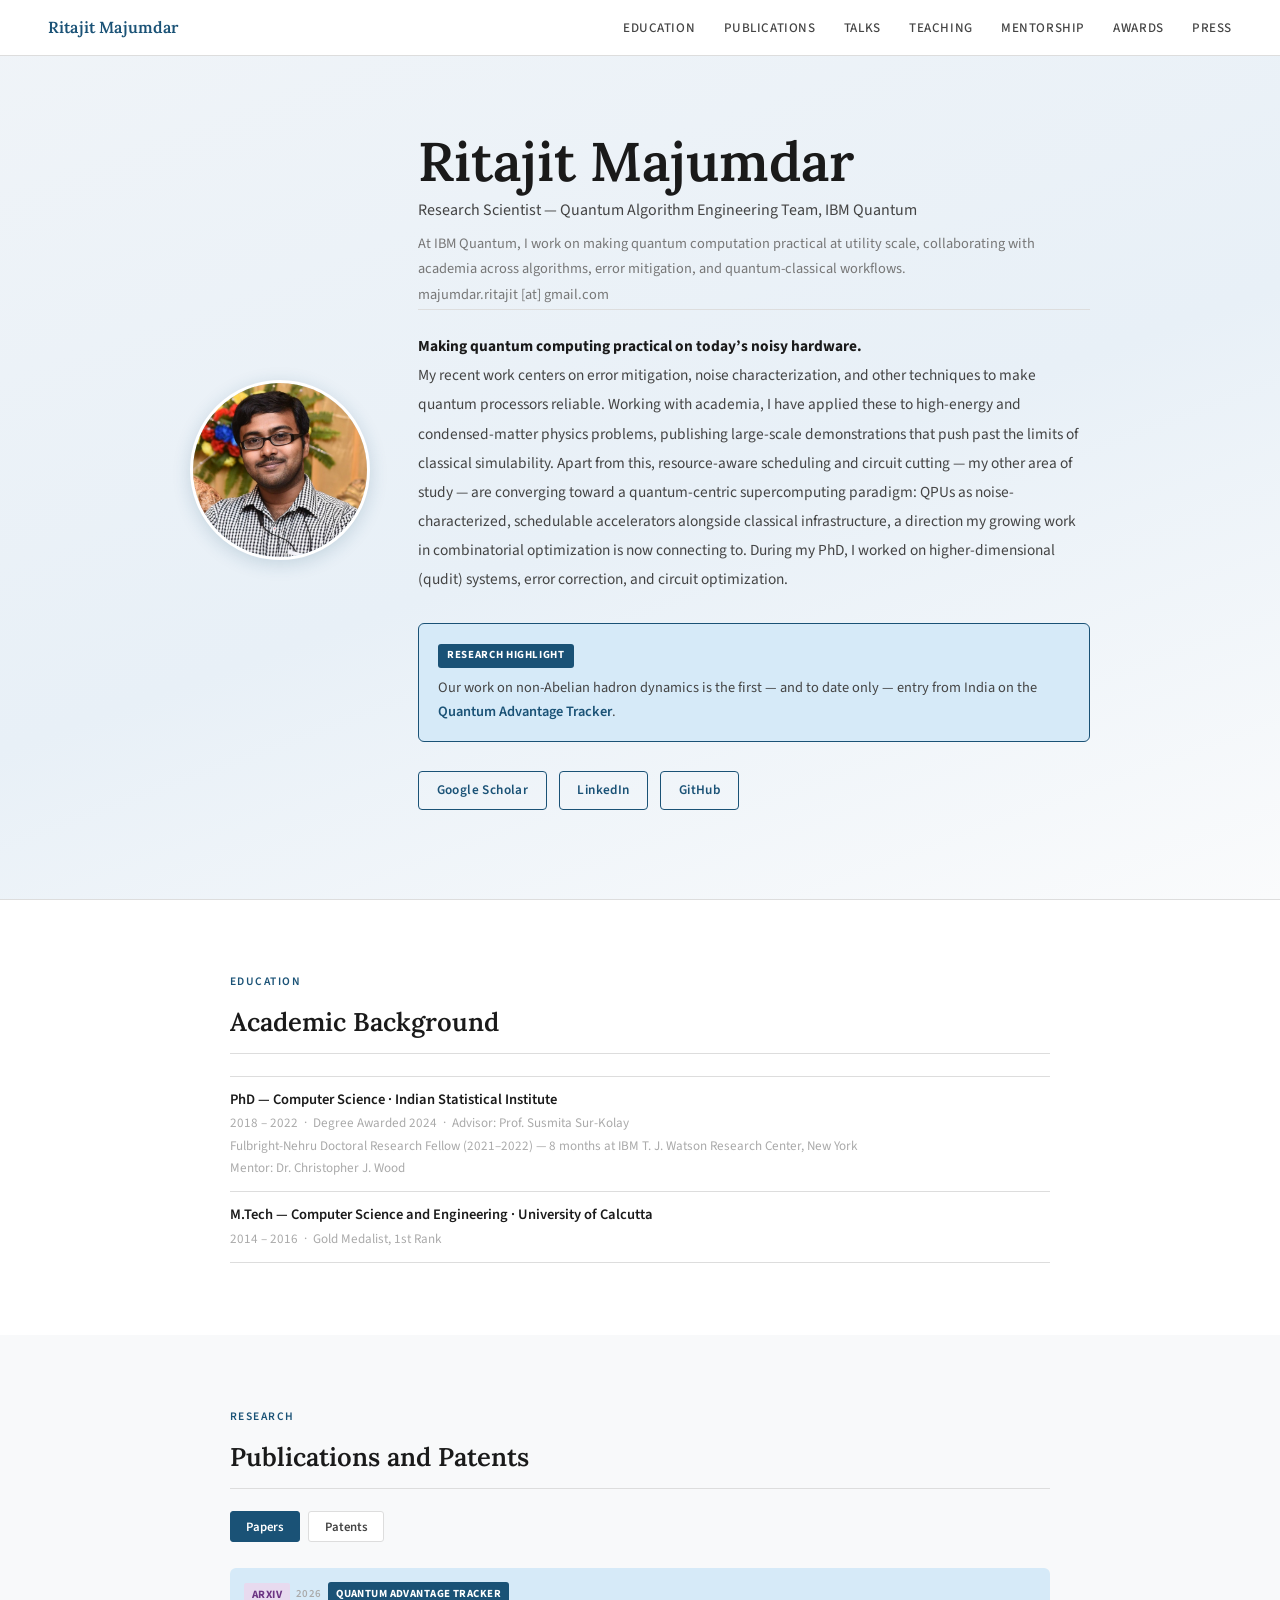
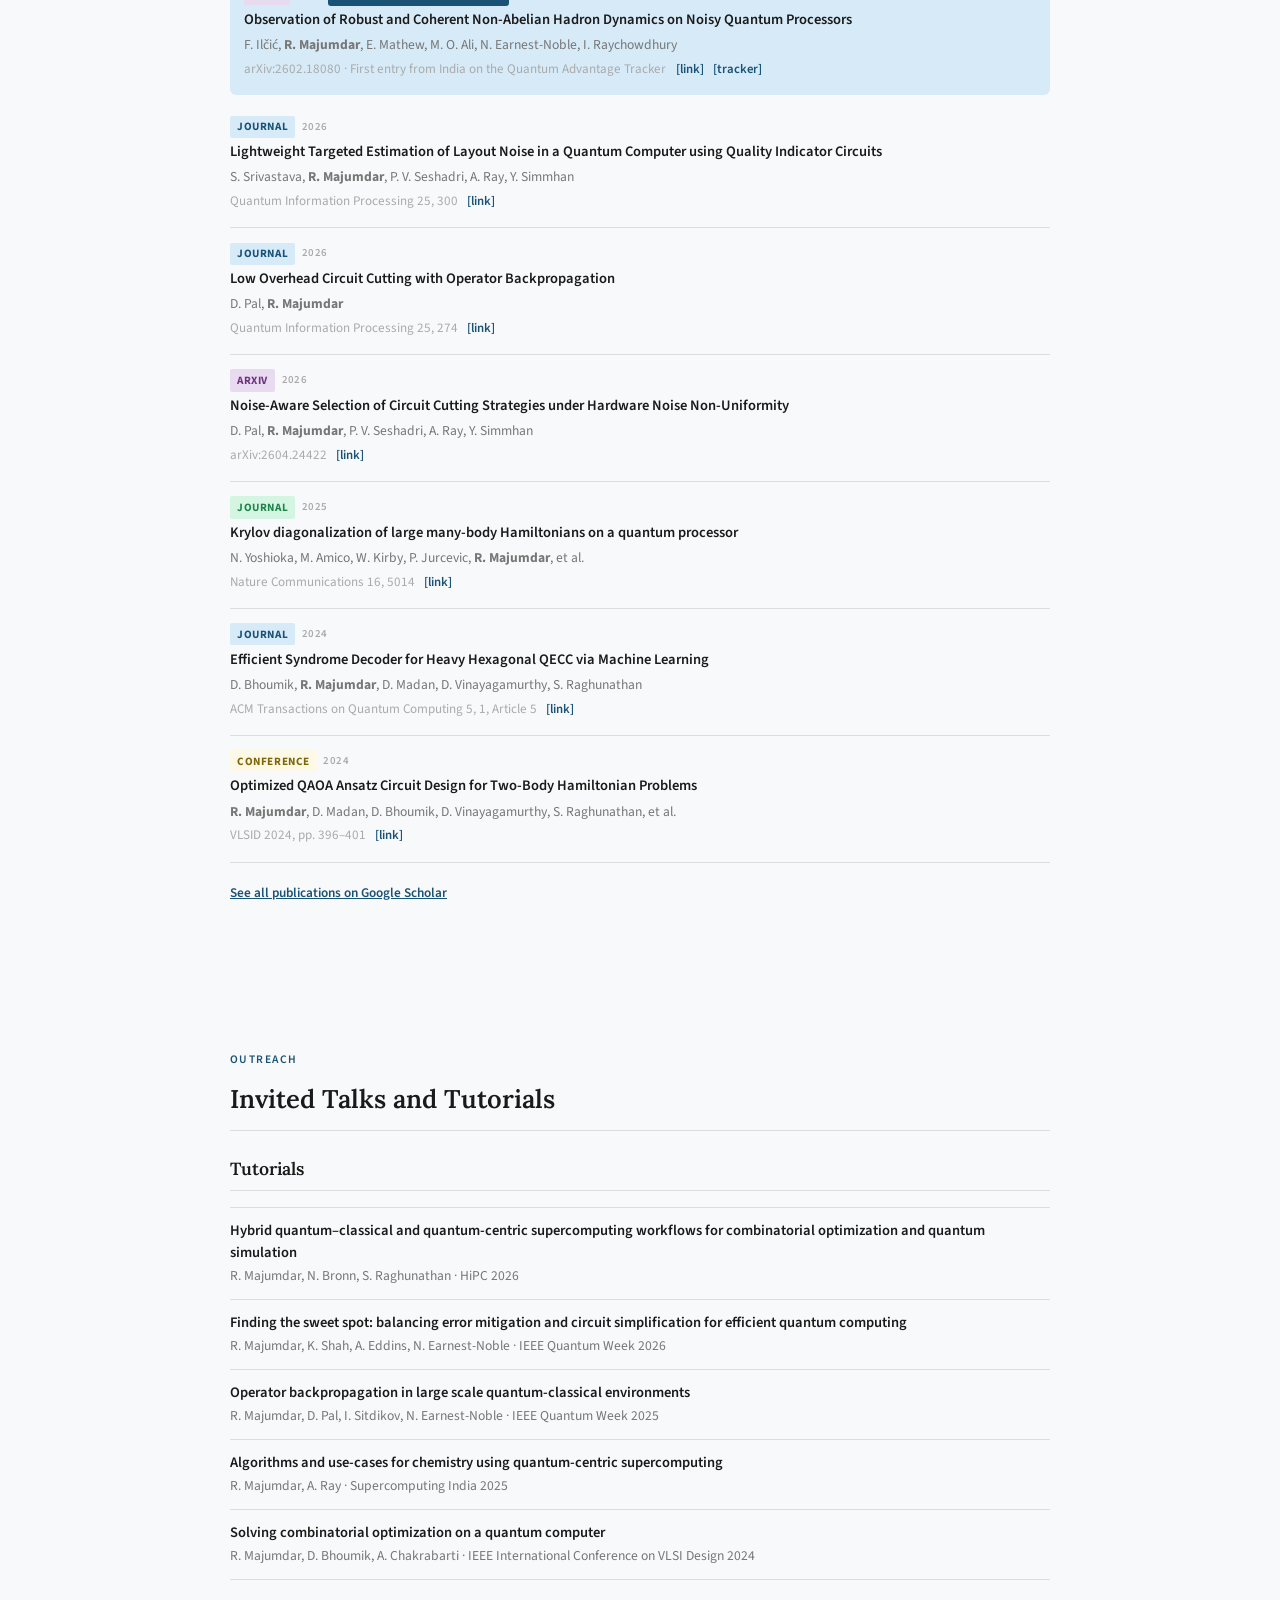
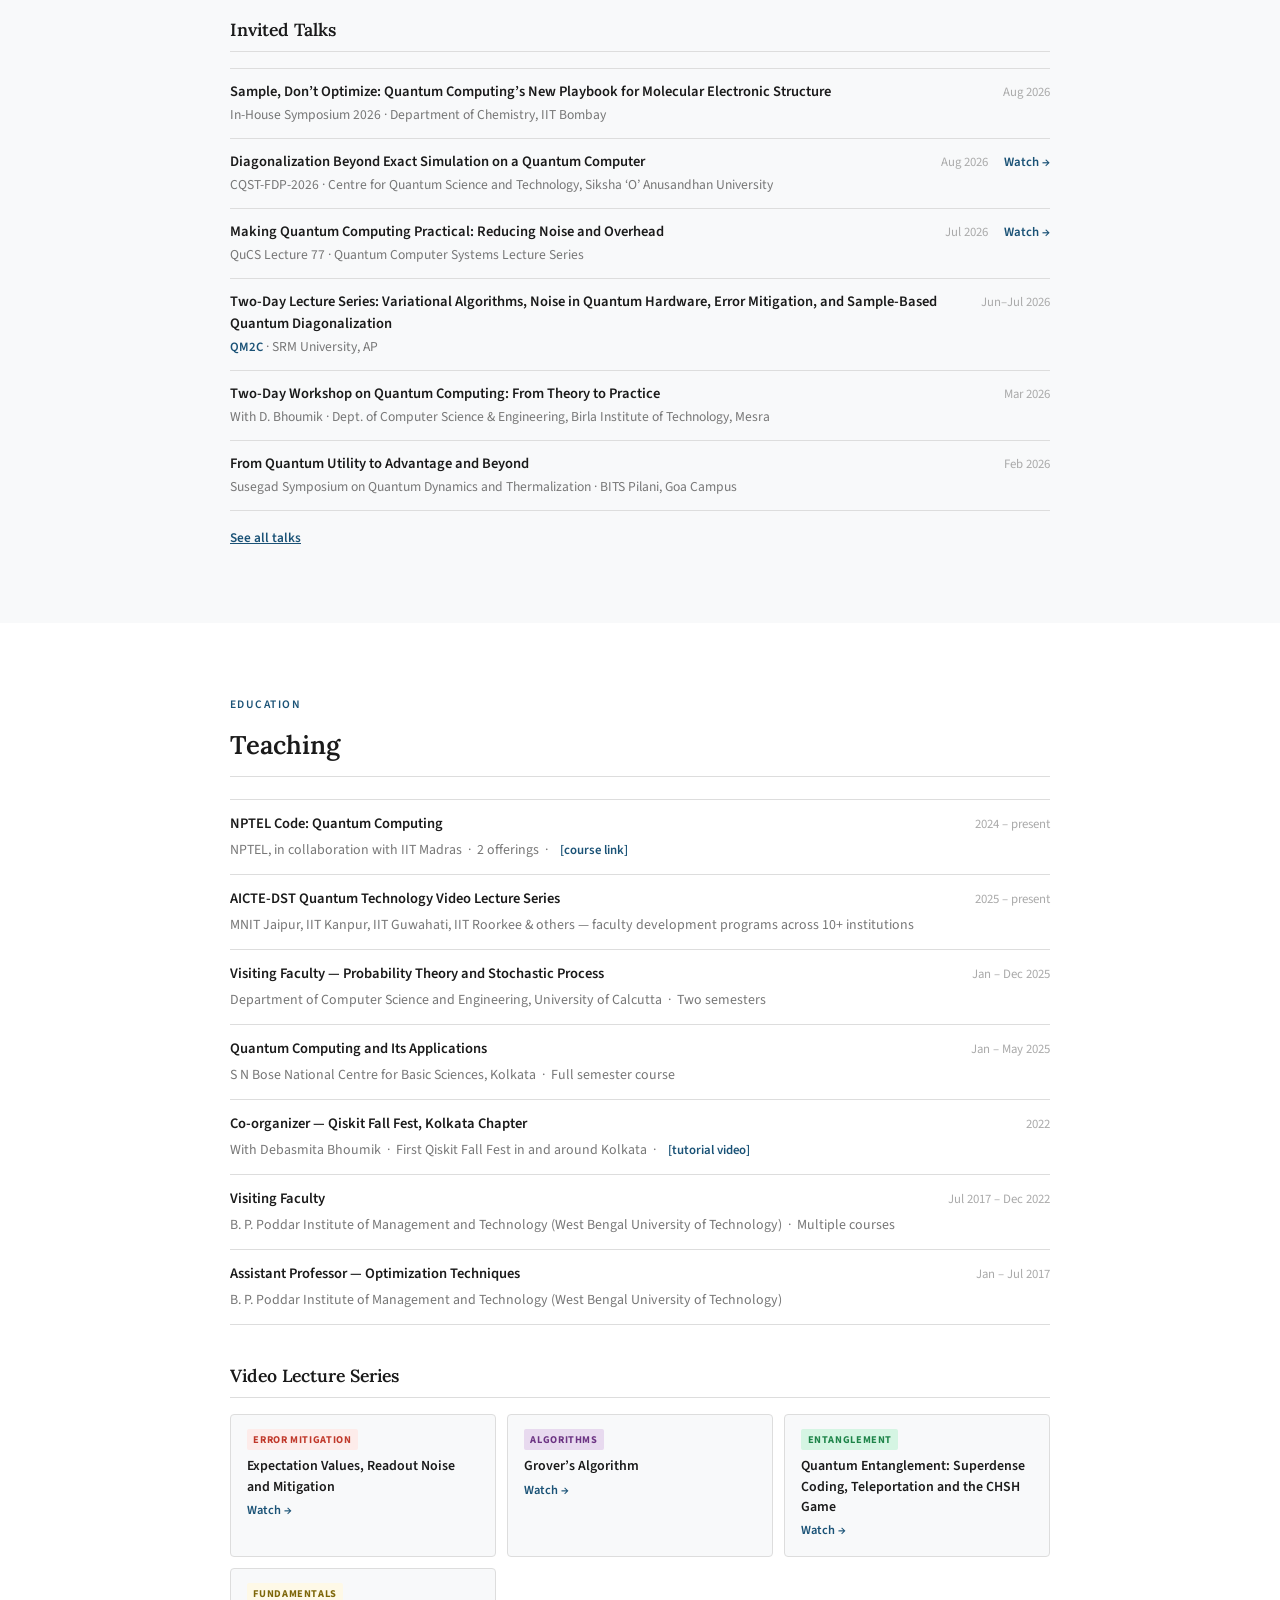
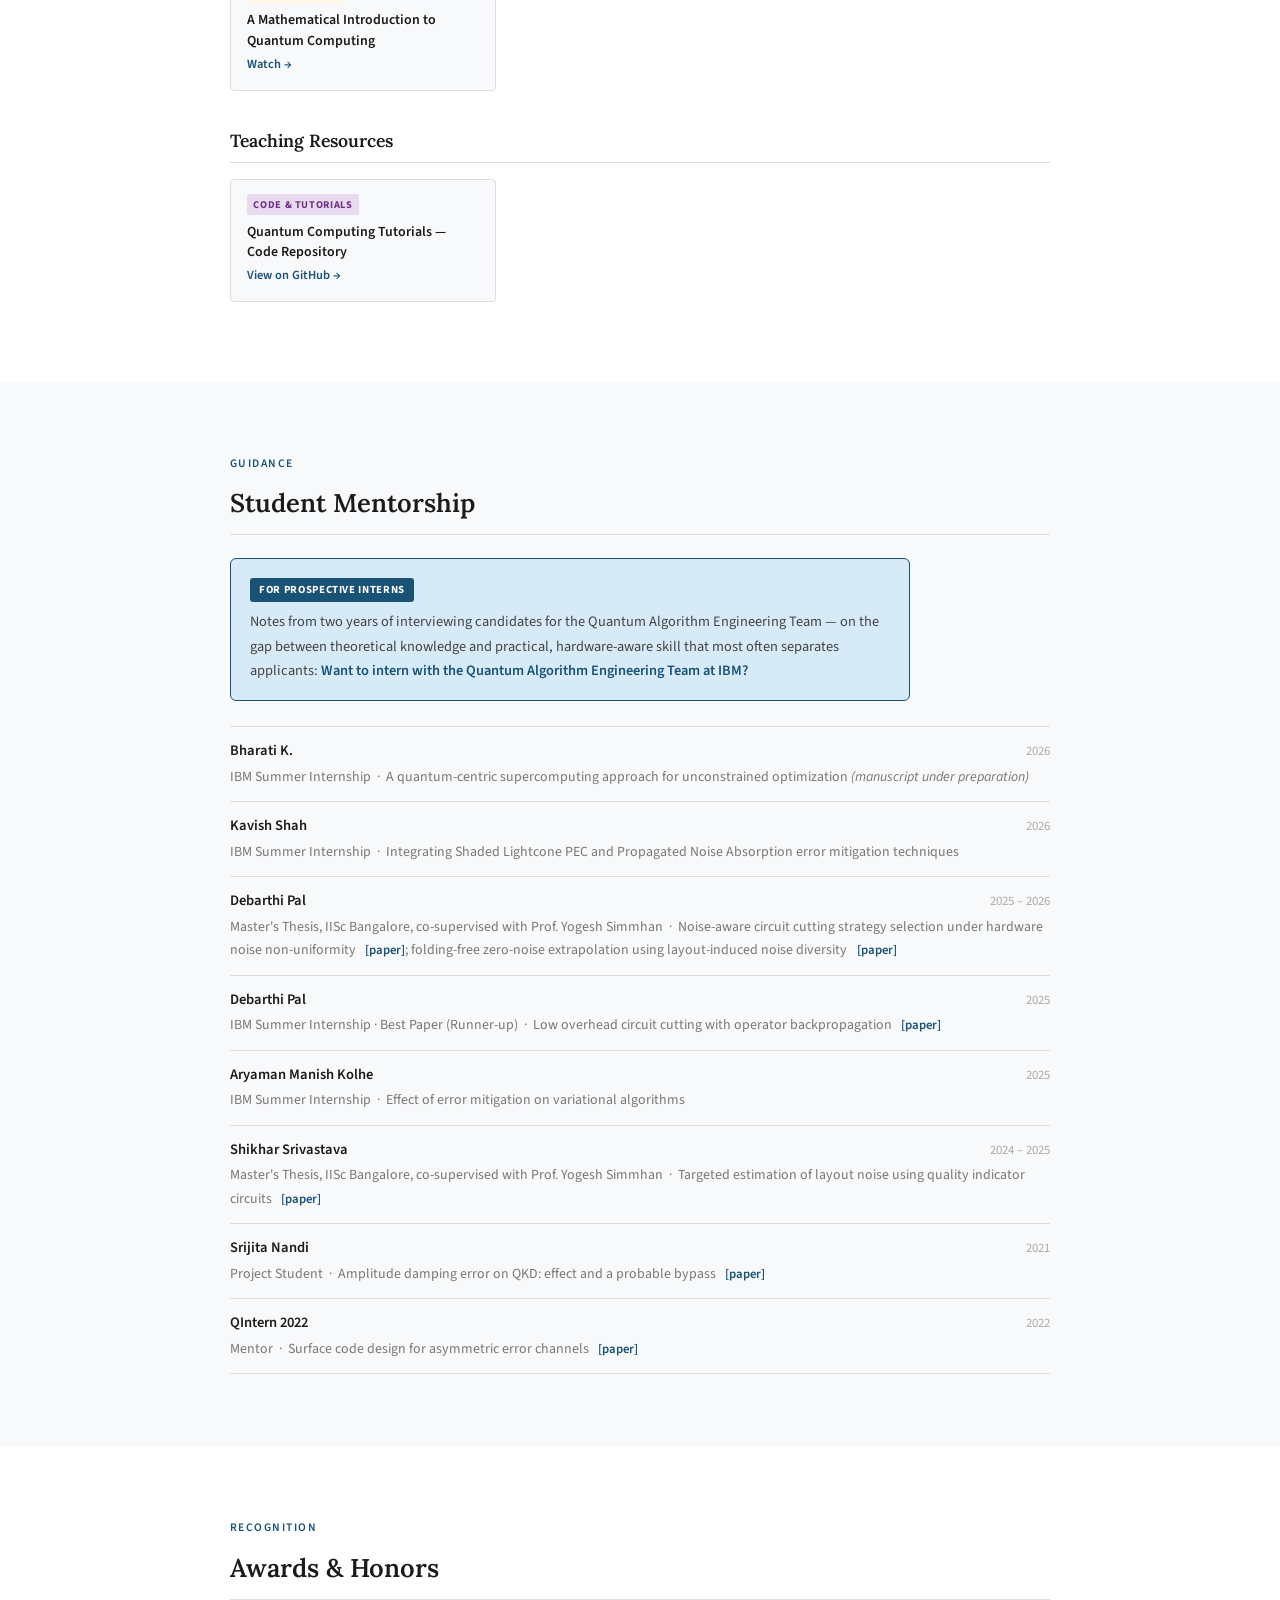
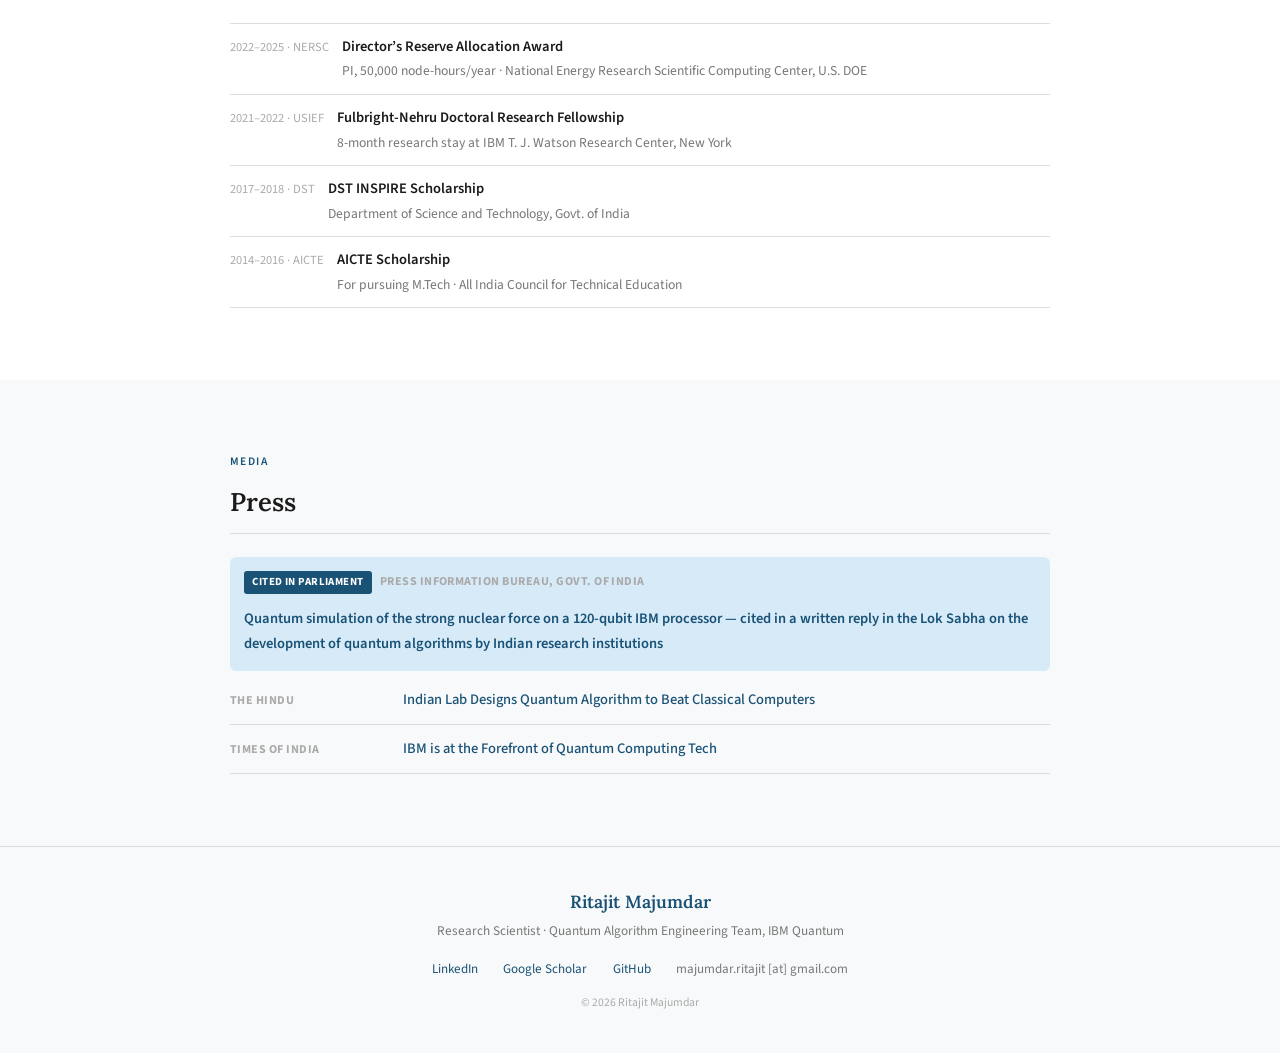
==== commit f6263a2e: "Add "A Mathematical Introduction to Quantum Computing" lecture New "Fundamentals" tag category for t" ====
--- a/index.html
+++ b/index.html
@@ -531,6 +531,11 @@
           <div class="lec-title">Quantum Entanglement: Superdense Coding, Teleportation and the CHSH Game</div>
           <a class="lec-link" href="https://www.youtube.com/watch?v=MRZwcfoIchI" target="_blank">Watch &rarr;</a>
         </div>
+        <div class="lec-card">
+          <span class="lec-tag tag-fund">Fundamentals</span>
+          <div class="lec-title">A Mathematical Introduction to Quantum Computing</div>
+          <a class="lec-link" href="https://youtu.be/Ggpwu-rKZHU?t=126" target="_blank">Watch &rarr;</a>
+        </div>
       </div>
     </div>
 
--- a/assets/css/style.css
+++ b/assets/css/style.css
@@ -329,6 +329,7 @@
 .tag-qem { background: #fdecea; color: #c0392b; }
 .tag-alg { background: #e8daef; color: #6c3483; }
 .tag-ent { background: #d5f5e3; color: #1e8449; }
+.tag-fund { background: #fef9e7; color: #7d6608; }
 .lec-title { font-weight: 600; color: var(--ink); line-height: 1.45; margin-bottom: .15rem; }
 .lec-link { font-size: .78rem; color: var(--accent); text-decoration: none; font-weight: 600; }
 .lec-link:hover { text-decoration: underline; }
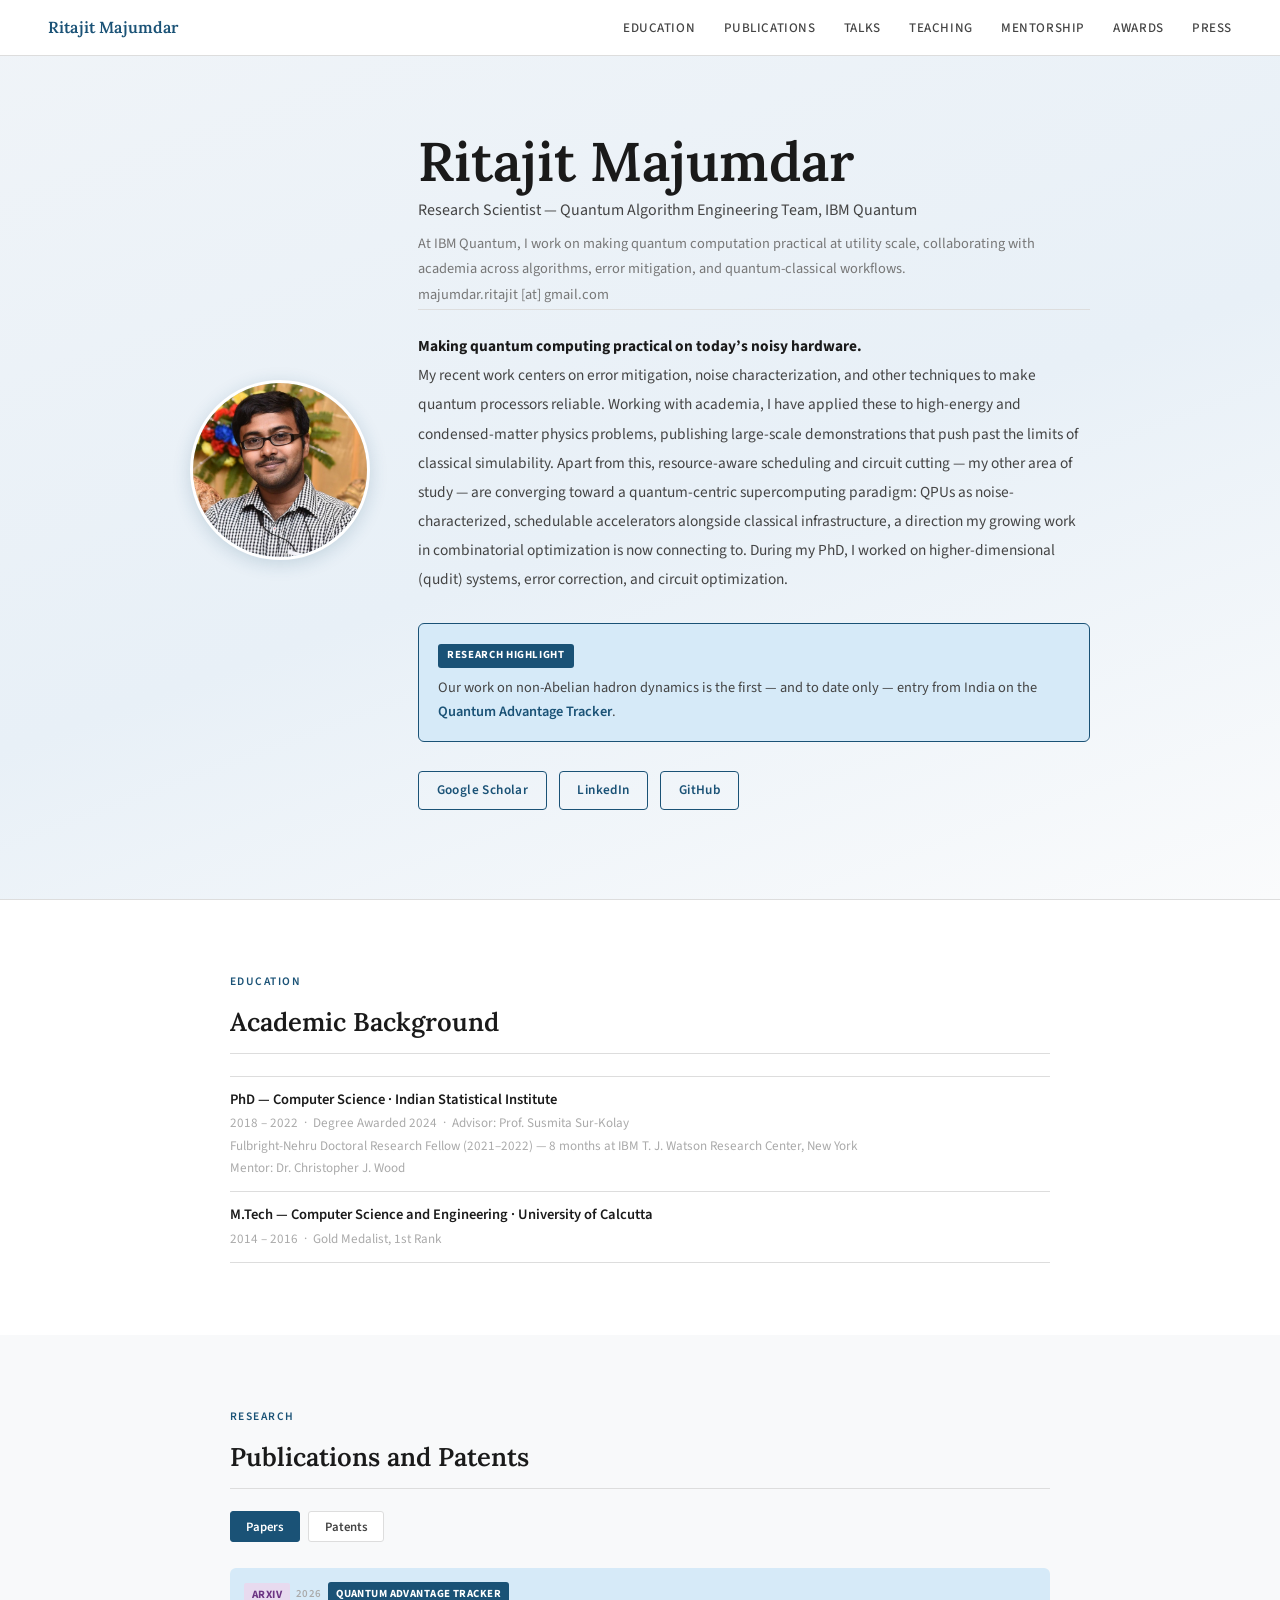
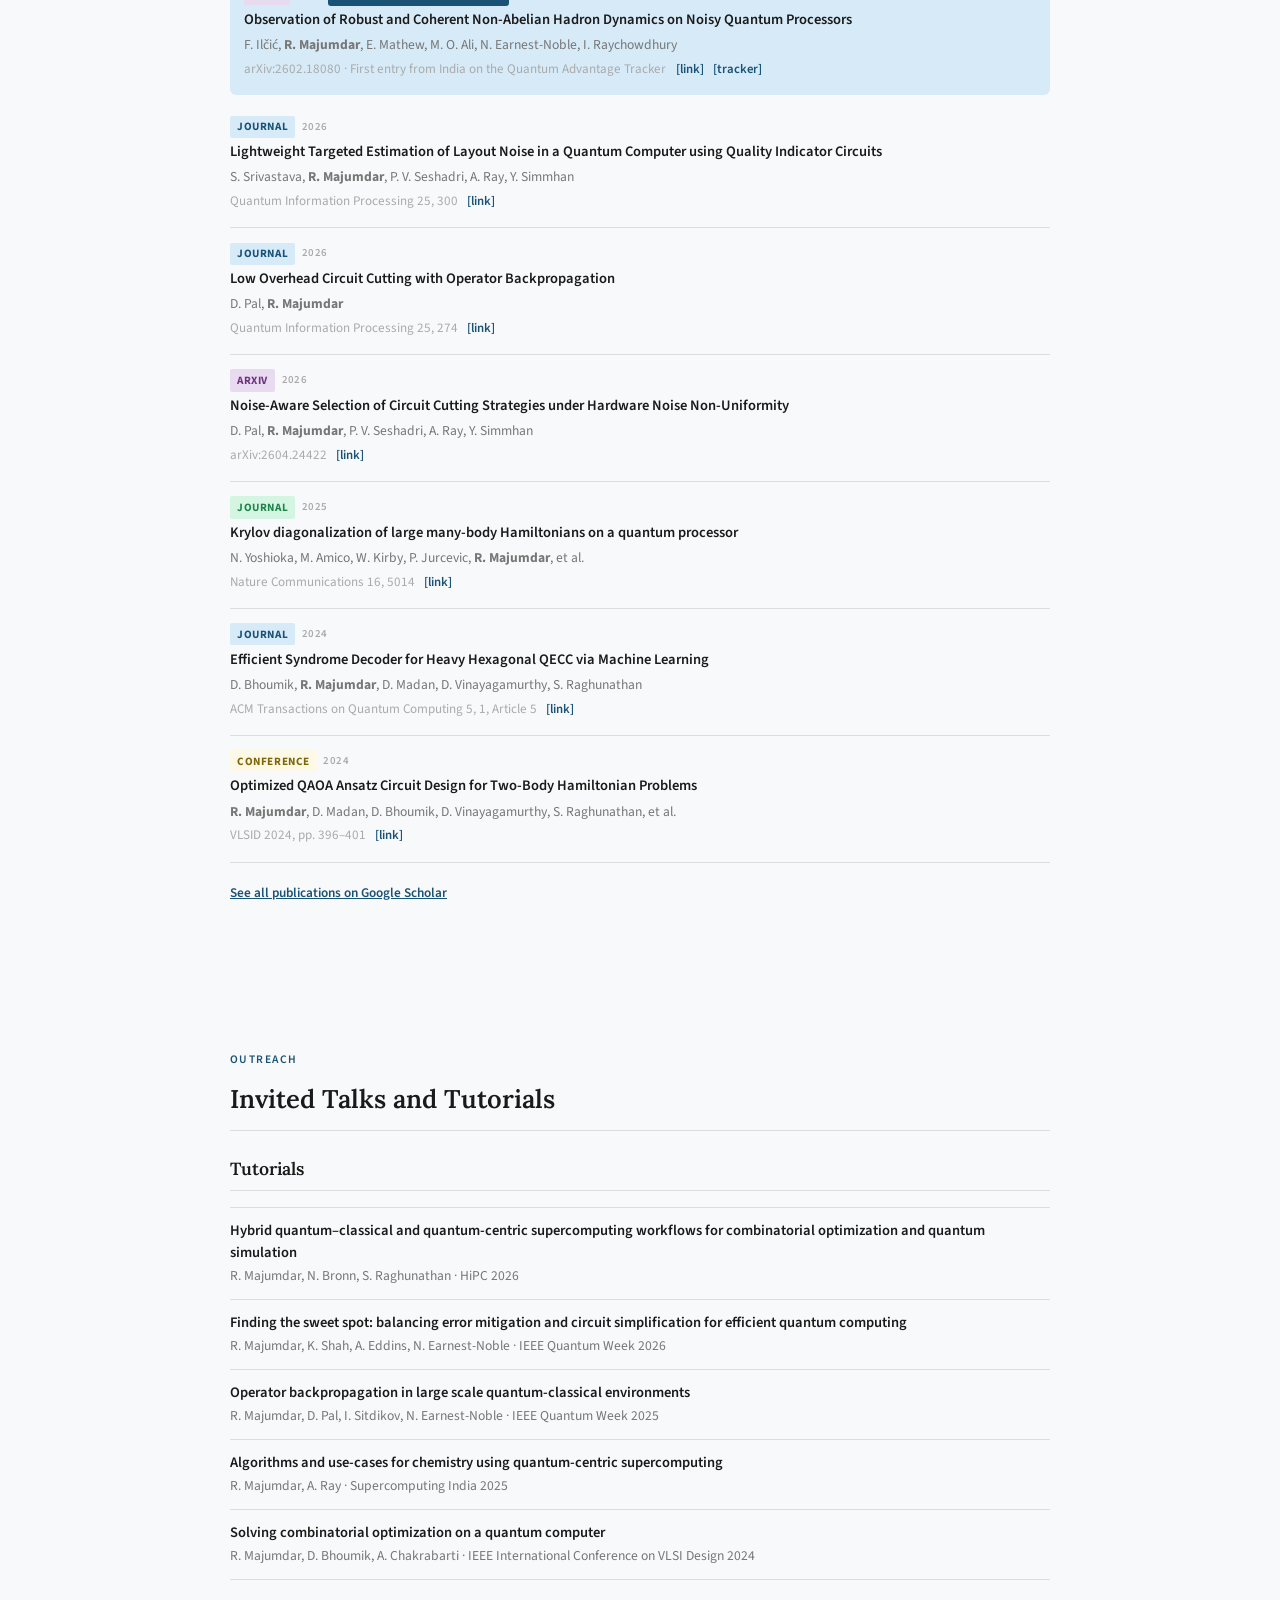
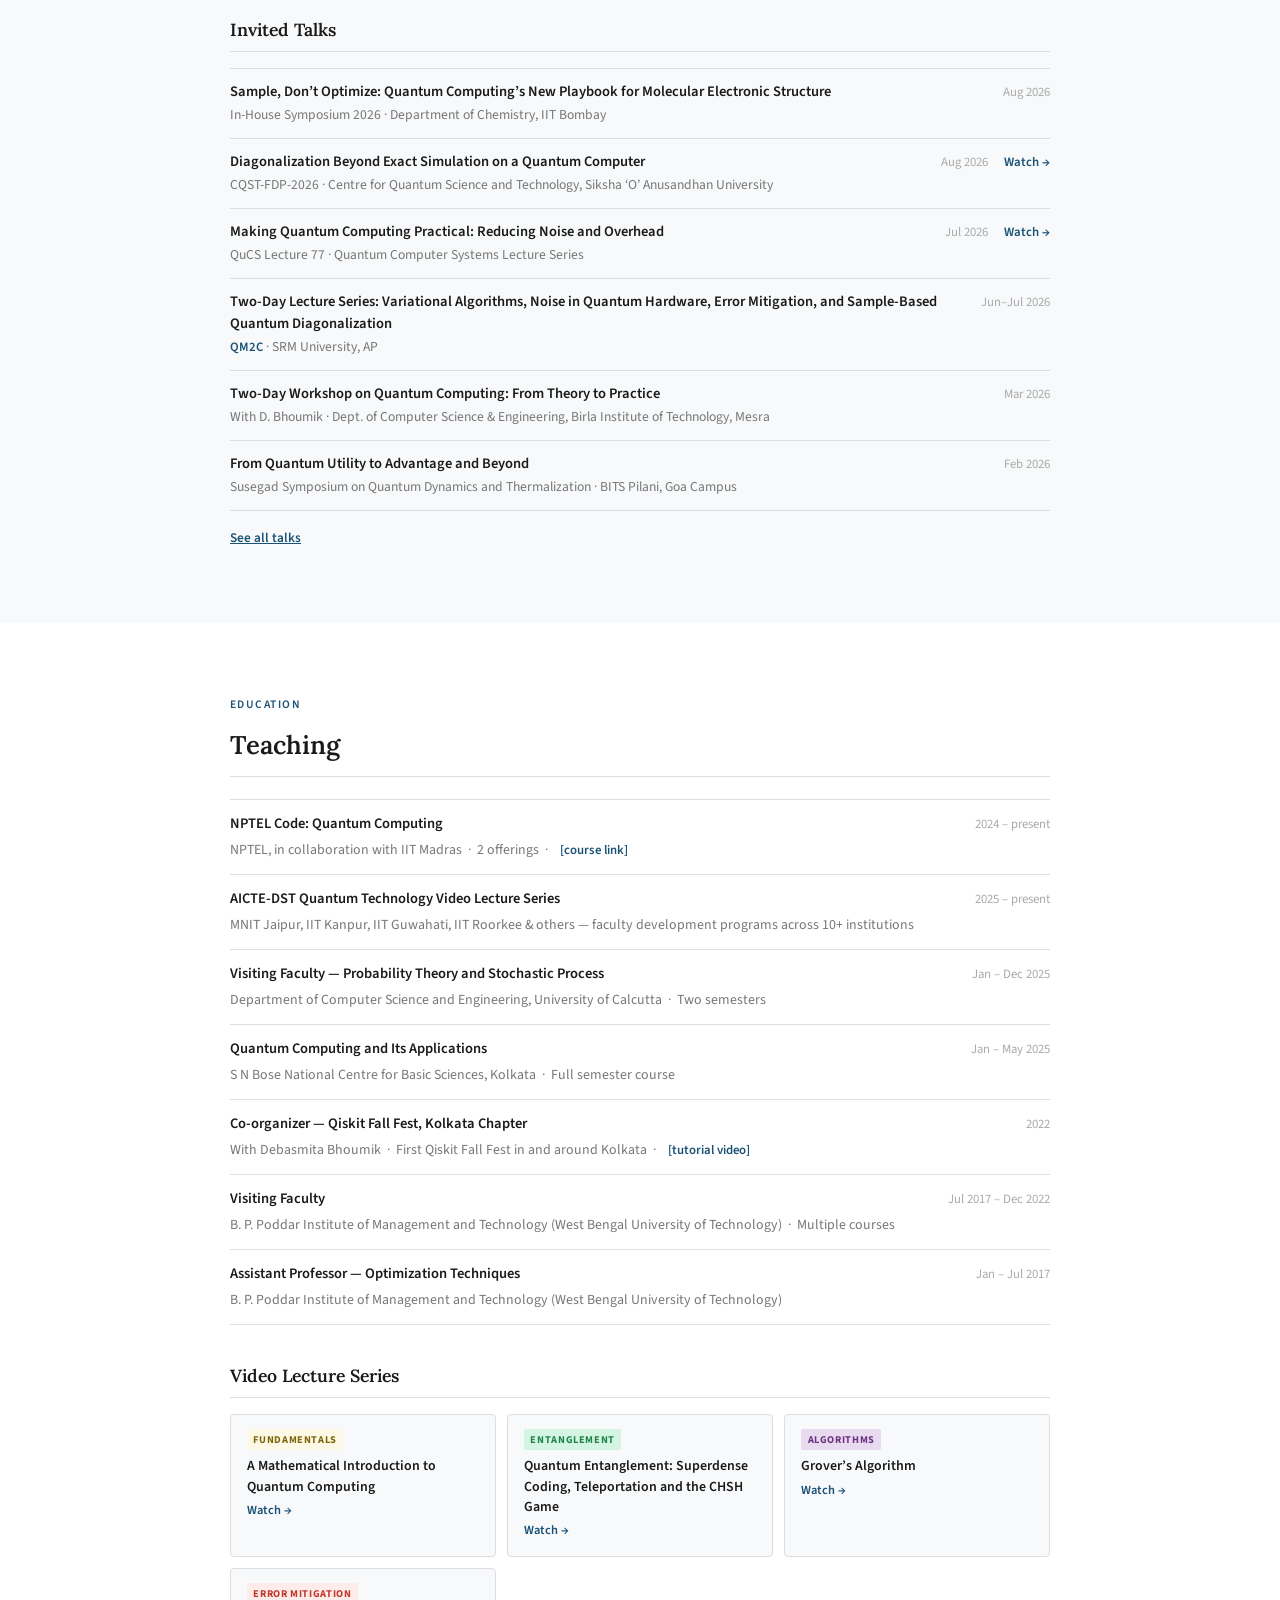
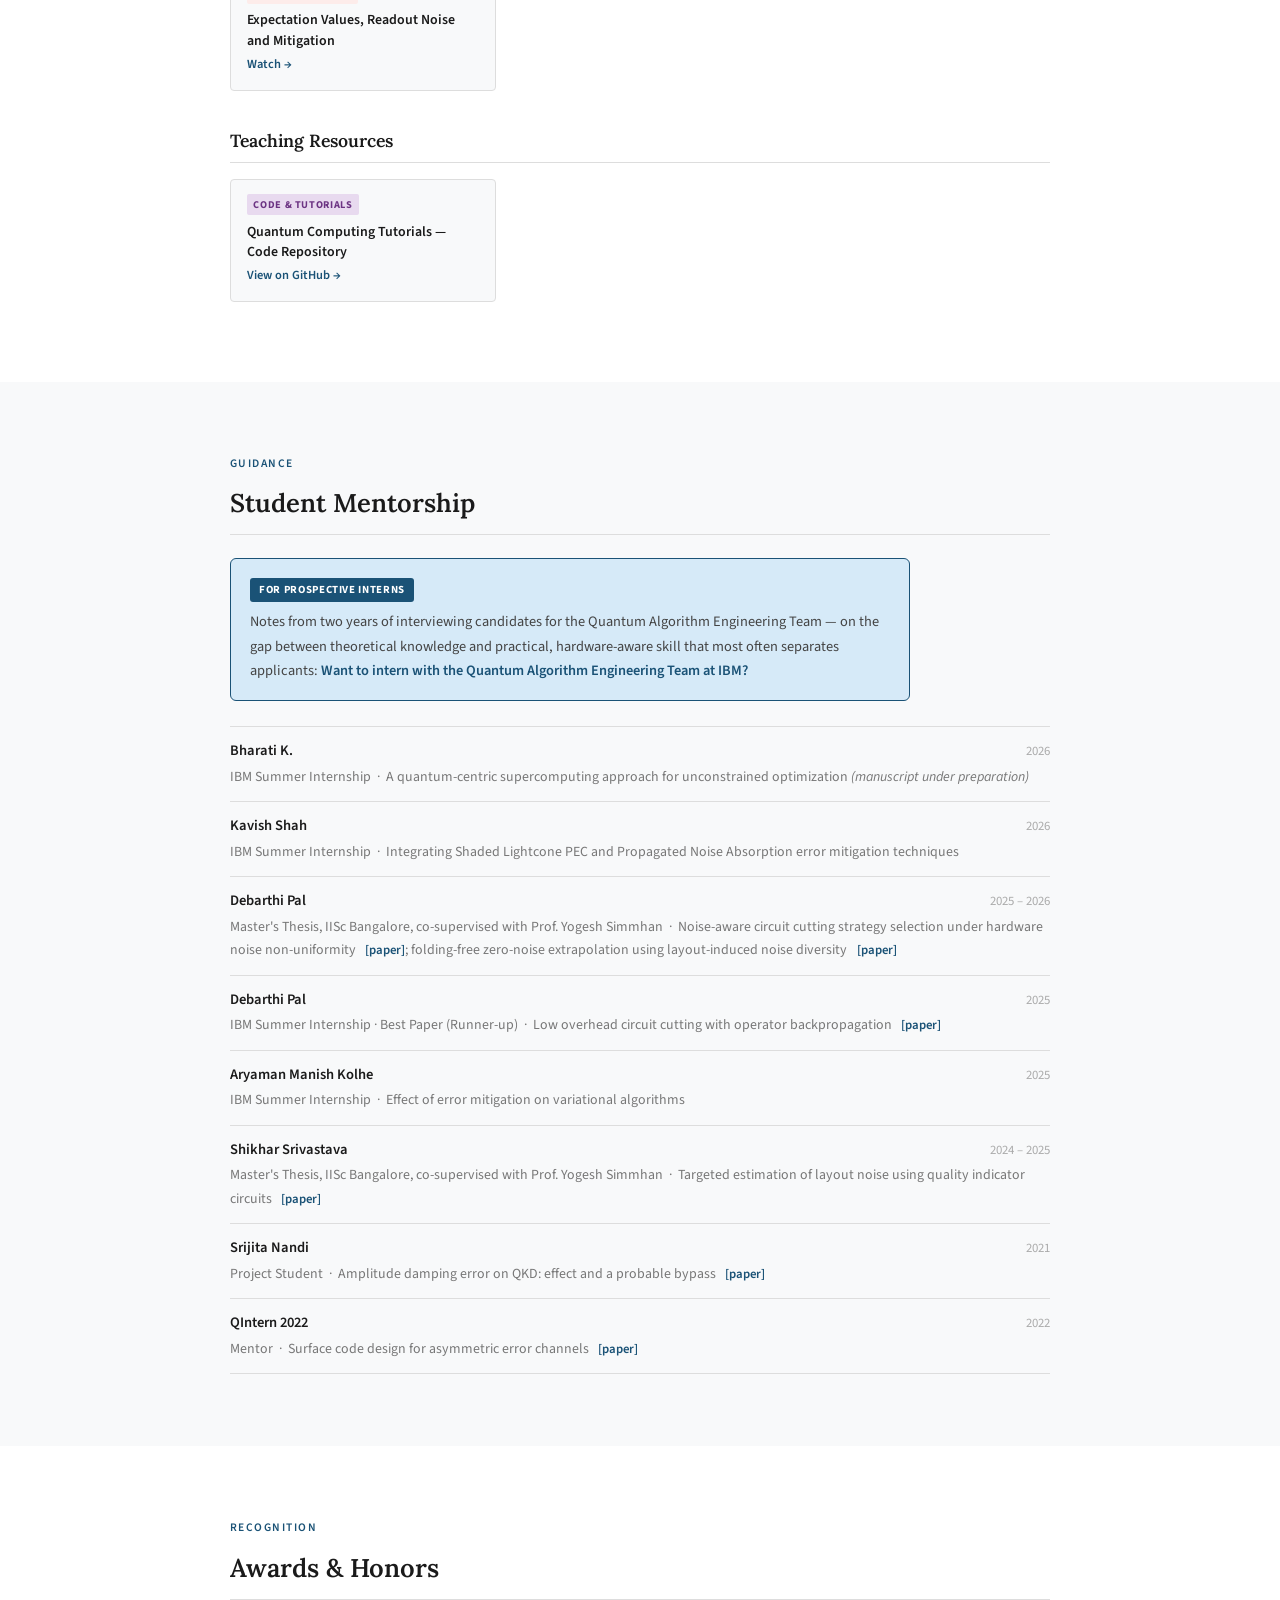
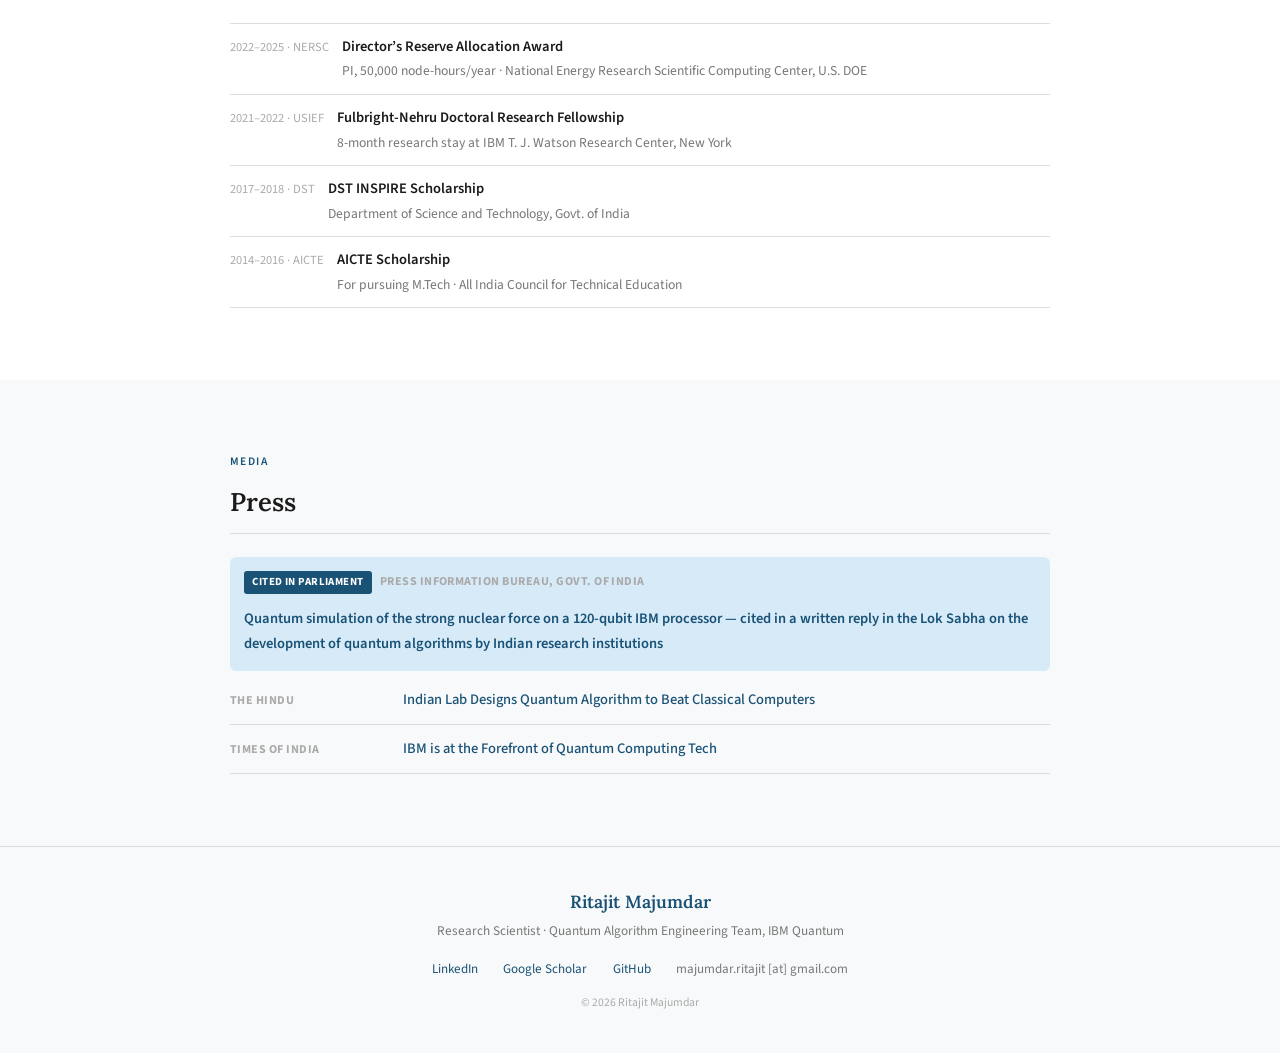
==== commit 506fa6be: "Reorder Video Lecture Series cards Fundamentals, Entanglement, Algorithms, Error Mitigation.  Co-Aut" ====
--- a/index.html
+++ b/index.html
@@ -517,9 +517,14 @@
       <div class="subsec-title">Video Lecture Series</div>
       <div class="lec-grid">
         <div class="lec-card">
-          <span class="lec-tag tag-qem">Error Mitigation</span>
-          <div class="lec-title">Expectation Values, Readout Noise and Mitigation</div>
-          <a class="lec-link" href="https://youtu.be/THEwNHVMJx4?list=PLFxYlZrPtZWxfuRiXkb85tLyWEng5hmun&t=900" target="_blank">Watch &rarr;</a>
+          <span class="lec-tag tag-fund">Fundamentals</span>
+          <div class="lec-title">A Mathematical Introduction to Quantum Computing</div>
+          <a class="lec-link" href="https://youtu.be/Ggpwu-rKZHU?t=126" target="_blank">Watch &rarr;</a>
+        </div>
+        <div class="lec-card">
+          <span class="lec-tag tag-ent">Entanglement</span>
+          <div class="lec-title">Quantum Entanglement: Superdense Coding, Teleportation and the CHSH Game</div>
+          <a class="lec-link" href="https://www.youtube.com/watch?v=MRZwcfoIchI" target="_blank">Watch &rarr;</a>
         </div>
         <div class="lec-card">
           <span class="lec-tag tag-alg">Algorithms</span>
@@ -527,14 +532,9 @@
           <a class="lec-link" href="https://www.youtube.com/watch?v=7tlitVI3-Ag&list=PLFxYlZrPtZWyjwBiDJqQWaZAKvnytTYZ2&index=18" target="_blank">Watch &rarr;</a>
         </div>
         <div class="lec-card">
-          <span class="lec-tag tag-ent">Entanglement</span>
-          <div class="lec-title">Quantum Entanglement: Superdense Coding, Teleportation and the CHSH Game</div>
-          <a class="lec-link" href="https://www.youtube.com/watch?v=MRZwcfoIchI" target="_blank">Watch &rarr;</a>
-        </div>
-        <div class="lec-card">
-          <span class="lec-tag tag-fund">Fundamentals</span>
-          <div class="lec-title">A Mathematical Introduction to Quantum Computing</div>
-          <a class="lec-link" href="https://youtu.be/Ggpwu-rKZHU?t=126" target="_blank">Watch &rarr;</a>
+          <span class="lec-tag tag-qem">Error Mitigation</span>
+          <div class="lec-title">Expectation Values, Readout Noise and Mitigation</div>
+          <a class="lec-link" href="https://youtu.be/THEwNHVMJx4?list=PLFxYlZrPtZWxfuRiXkb85tLyWEng5hmun&t=900" target="_blank">Watch &rarr;</a>
         </div>
       </div>
     </div>
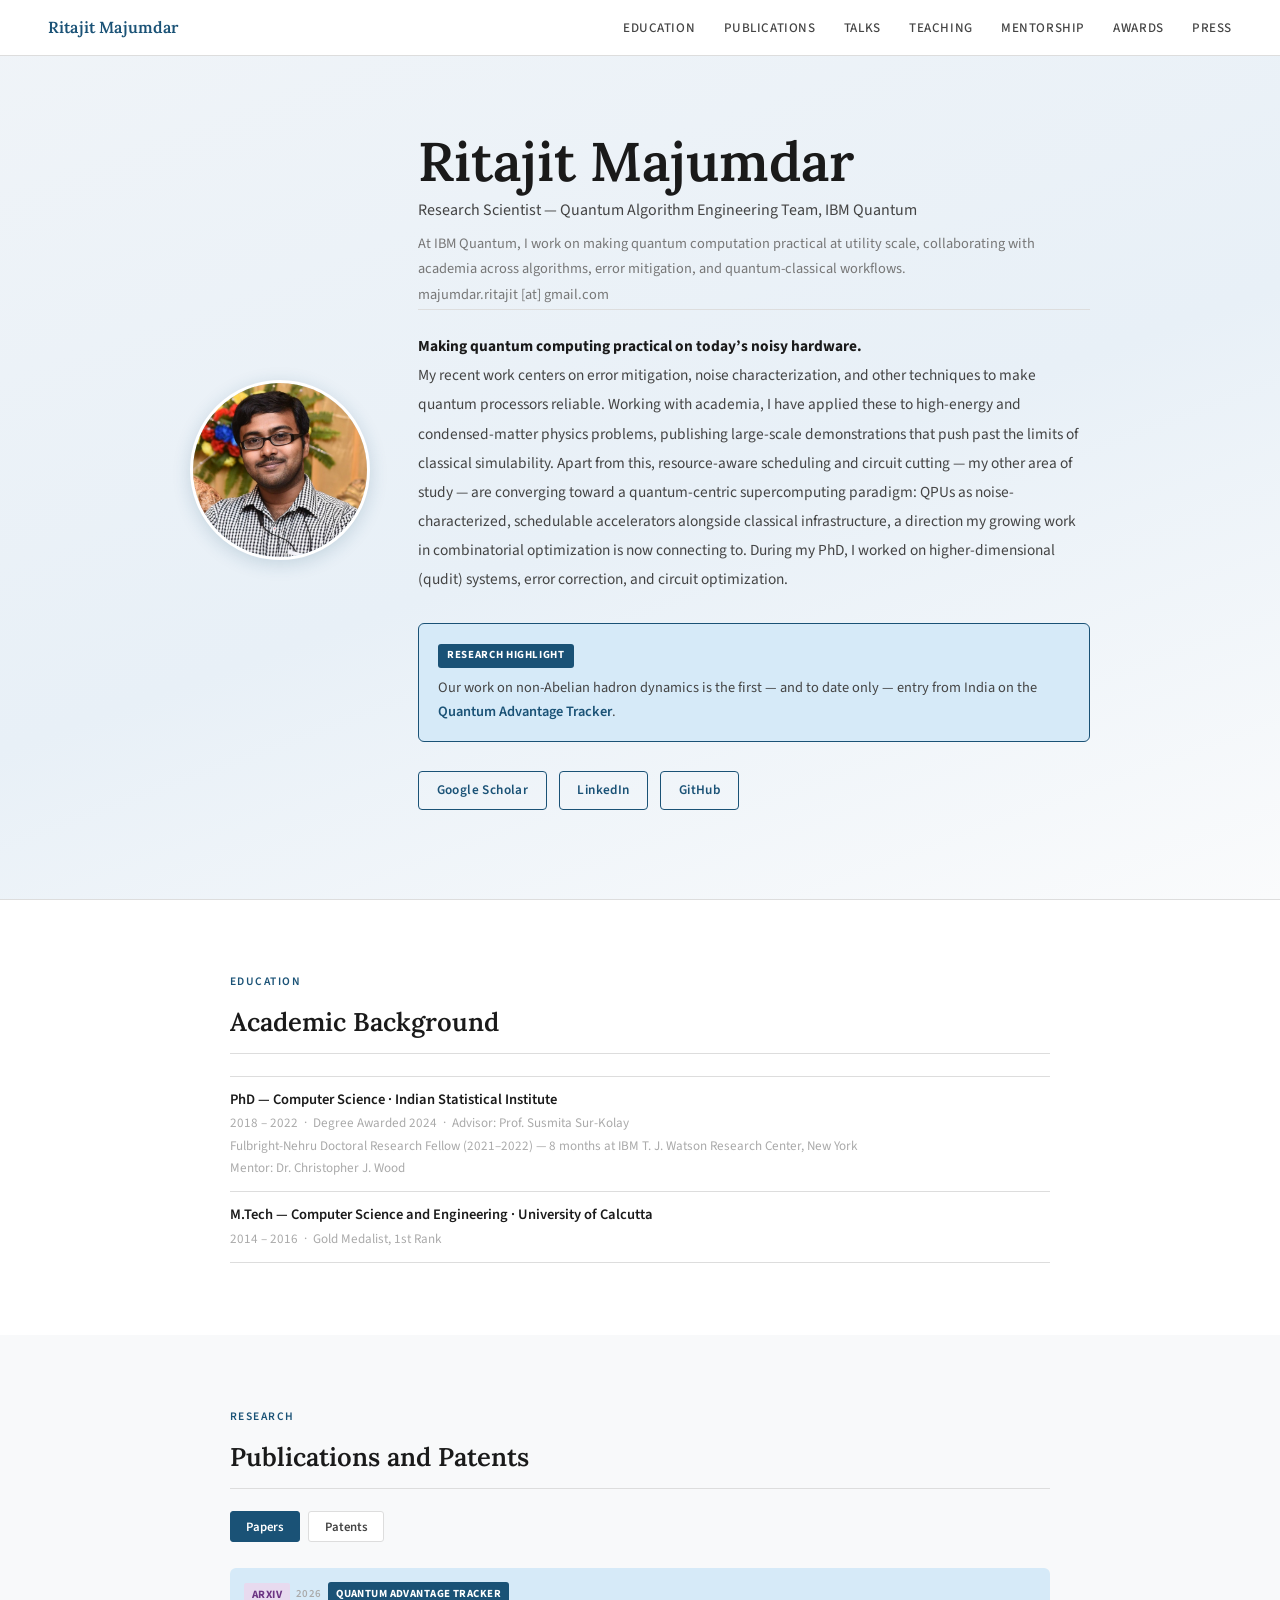
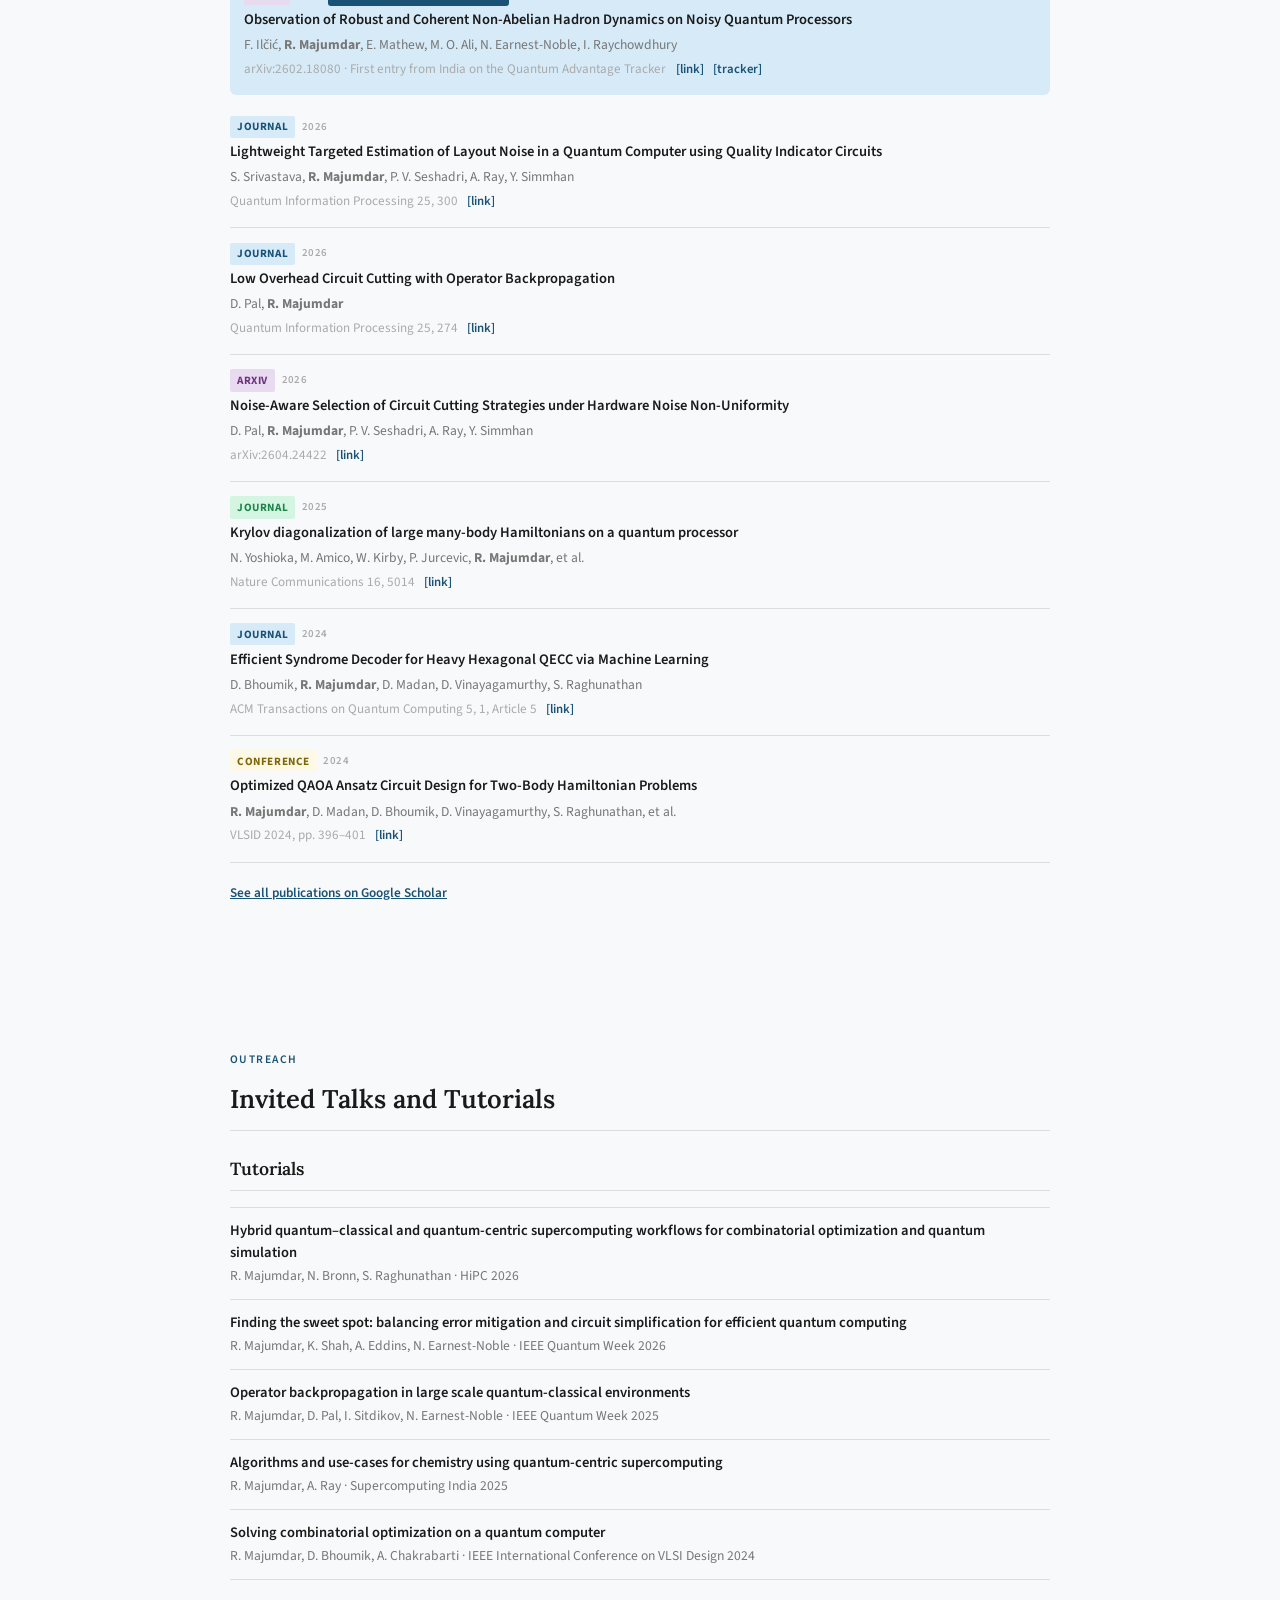
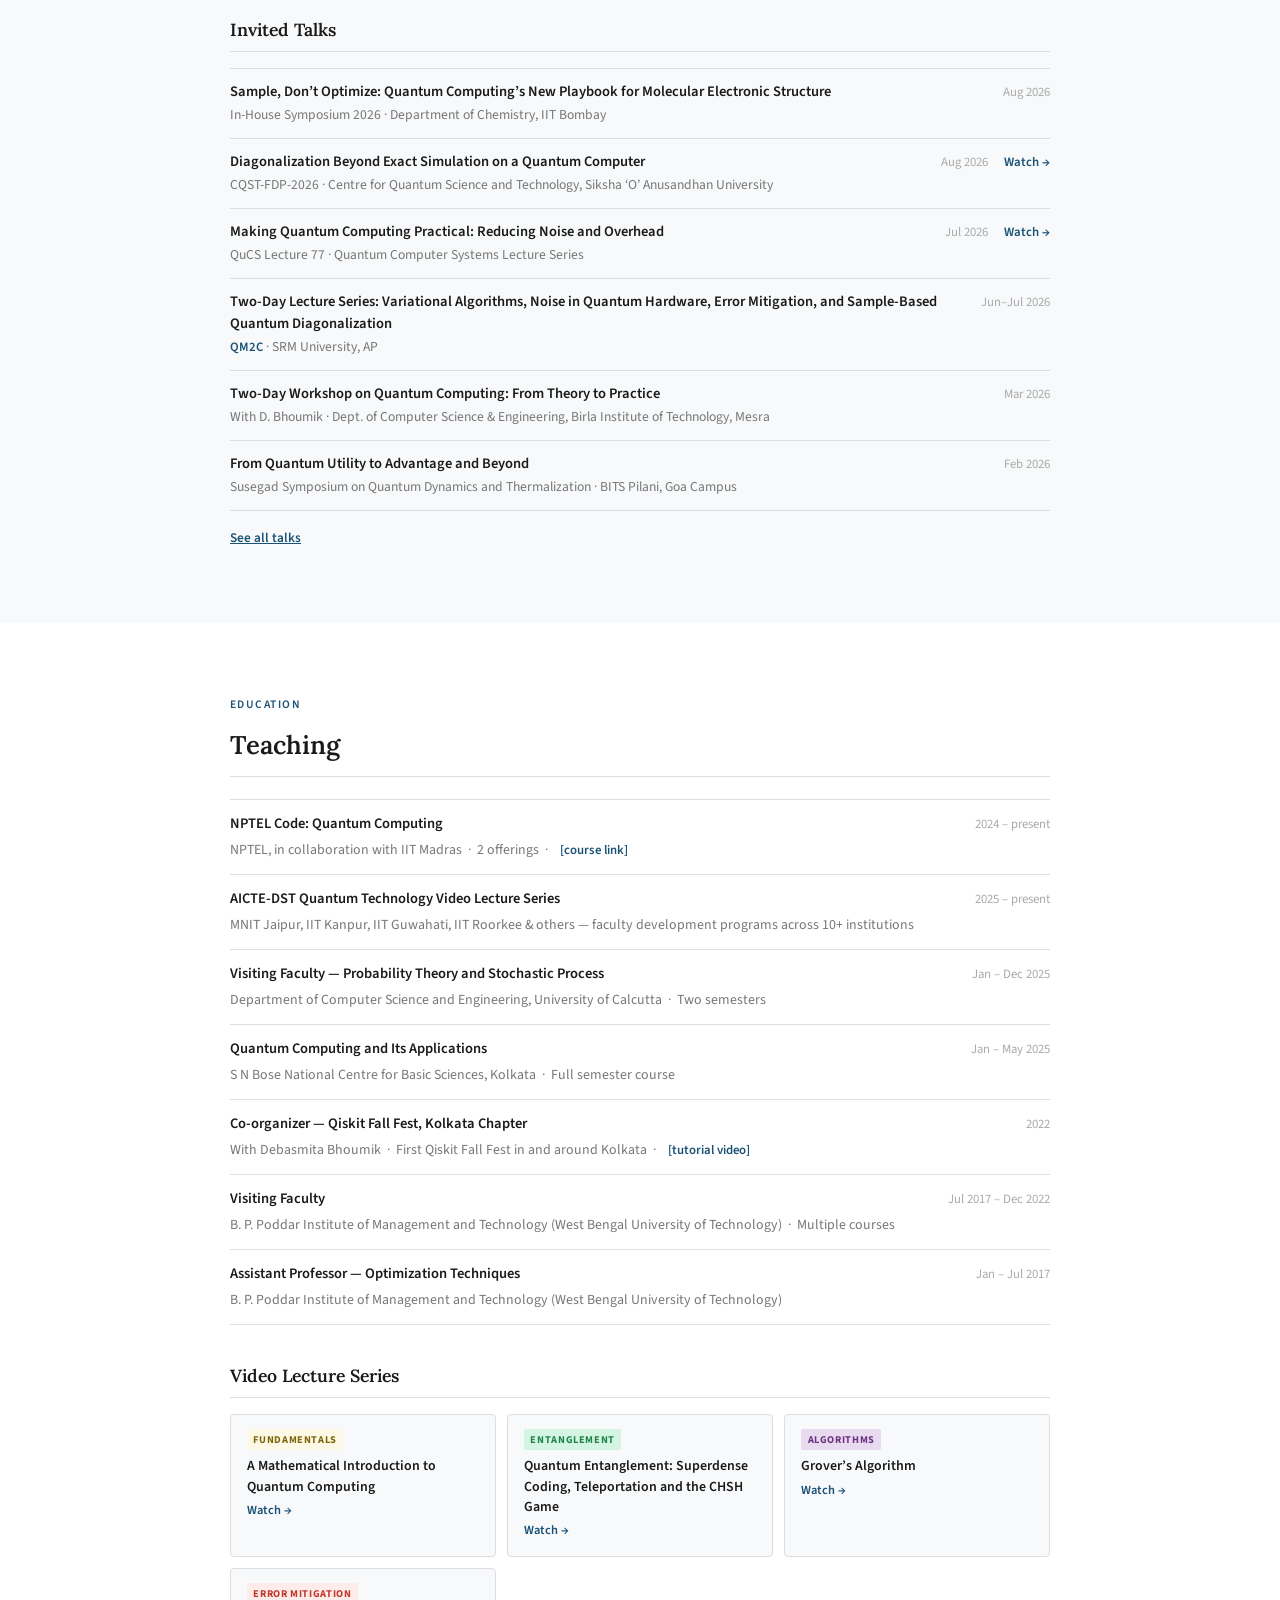
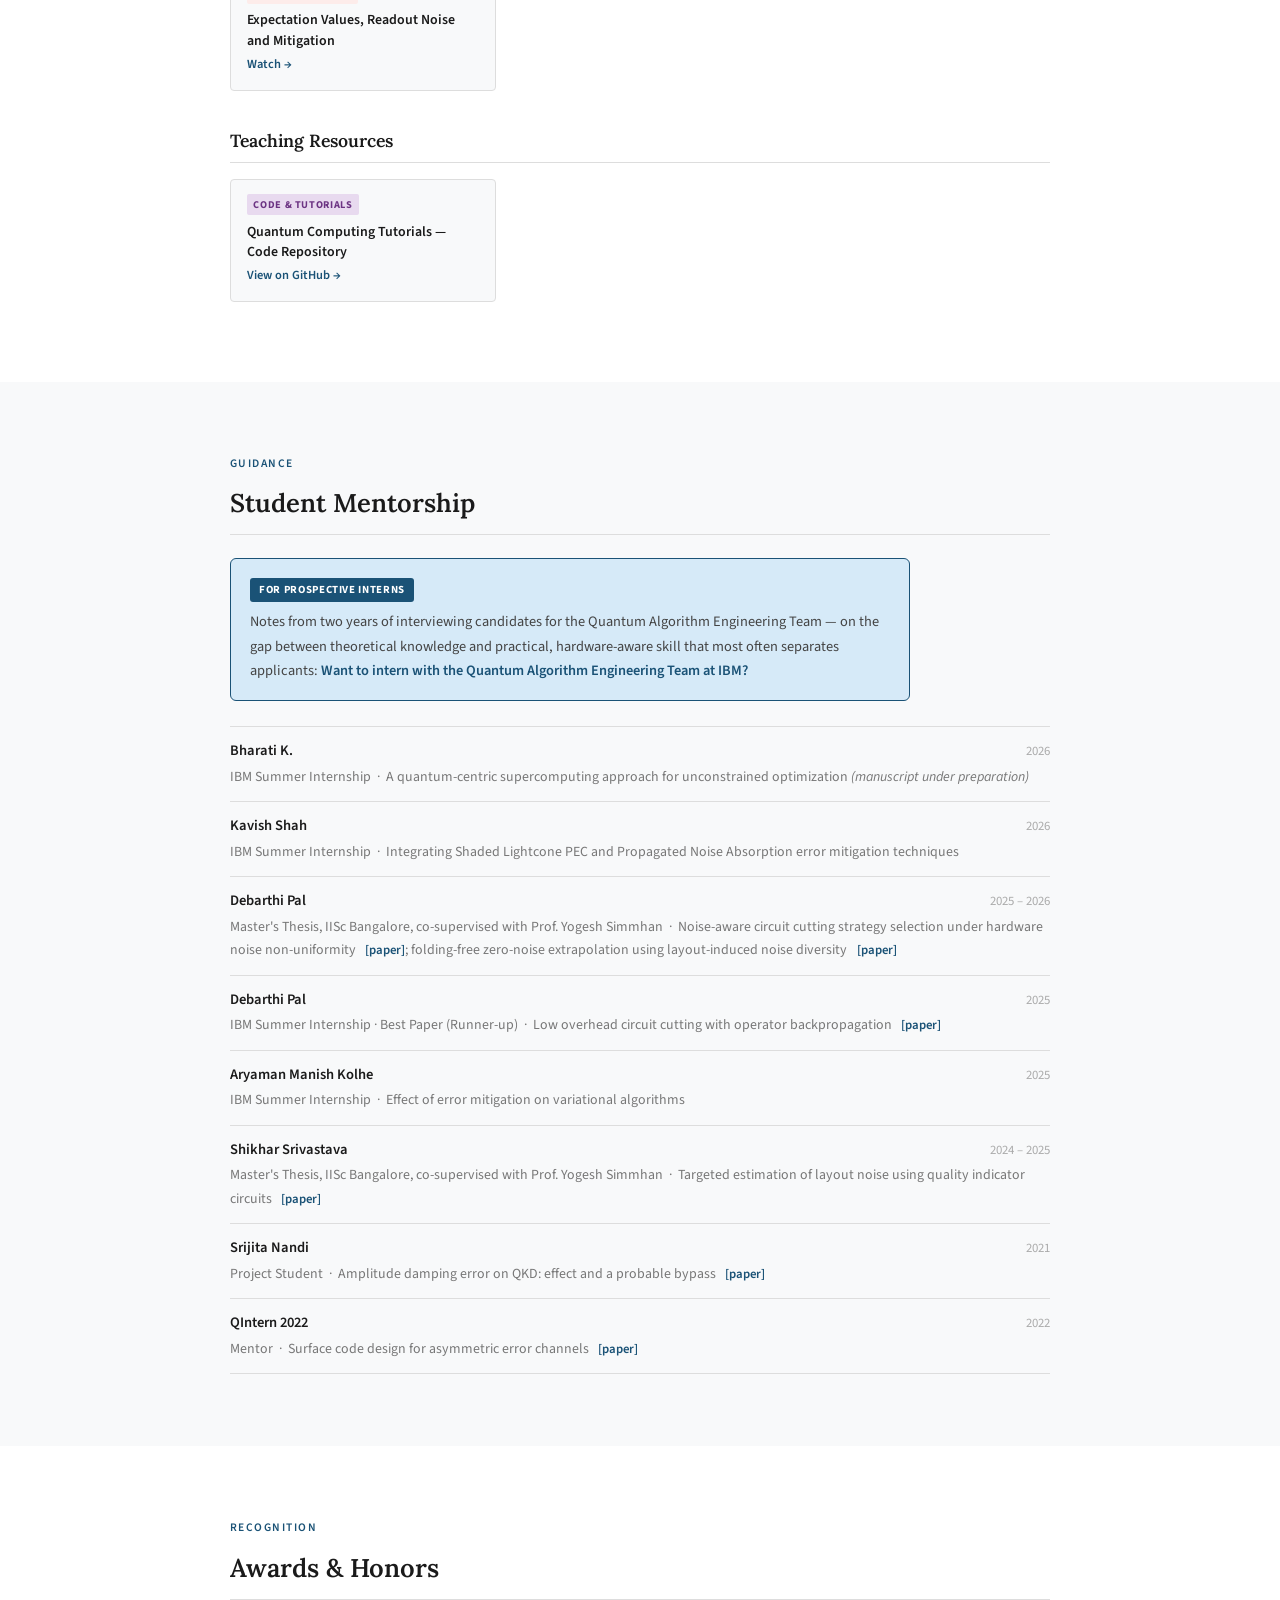
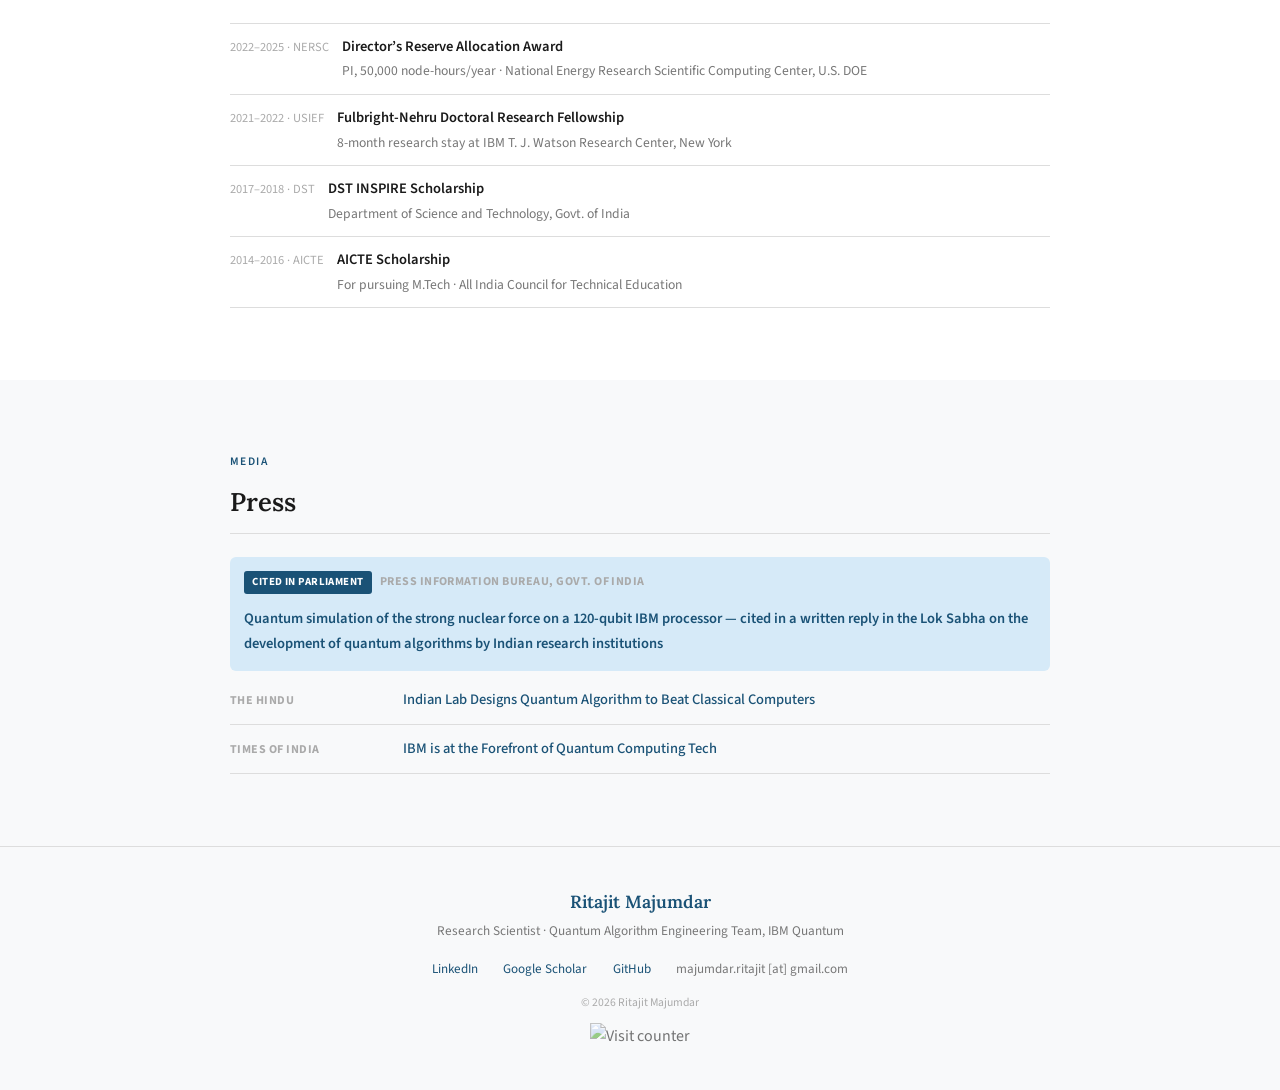
==== commit 516ec2a1: "Add small visit counter to footer Co-Authored-By: Claude Sonnet 5 <noreply@anthropic.com>" ====
--- a/index.html
+++ b/index.html
@@ -692,6 +692,9 @@
     <span class="footer-email">majumdar.ritajit [at] gmail.com</span>
   </div>
   <div class="footer-copy">&copy; 2026 Ritajit Majumdar</div>
+  <div class="footer-visits">
+    <img src="https://hitscounter.dev/api/hit?url=https%3A%2F%2Fritajitmajumdar1.github.io%2F&label=visits&icon=eye-fill&color=%23777777&style=flat" alt="Visit counter" />
+  </div>
 </footer>
 
 <script src="assets/js/main.js"></script>
--- a/assets/css/style.css
+++ b/assets/css/style.css
@@ -390,6 +390,8 @@
 .footer-links a:hover { text-decoration: underline; }
 .footer-email { font-size: .82rem; color: var(--ink-light); }
 .footer-copy { font-size: .73rem; color: var(--ink-faint); }
+.footer-visits { margin-top: .6rem; opacity: .6; }
+.footer-visits img { height: 18px; vertical-align: middle; }
 
 /* ── REVEAL ──────────────────────────────────── */
 .reveal { opacity: 0; transform: translateY(14px); transition: opacity .55s ease, transform .55s ease; }
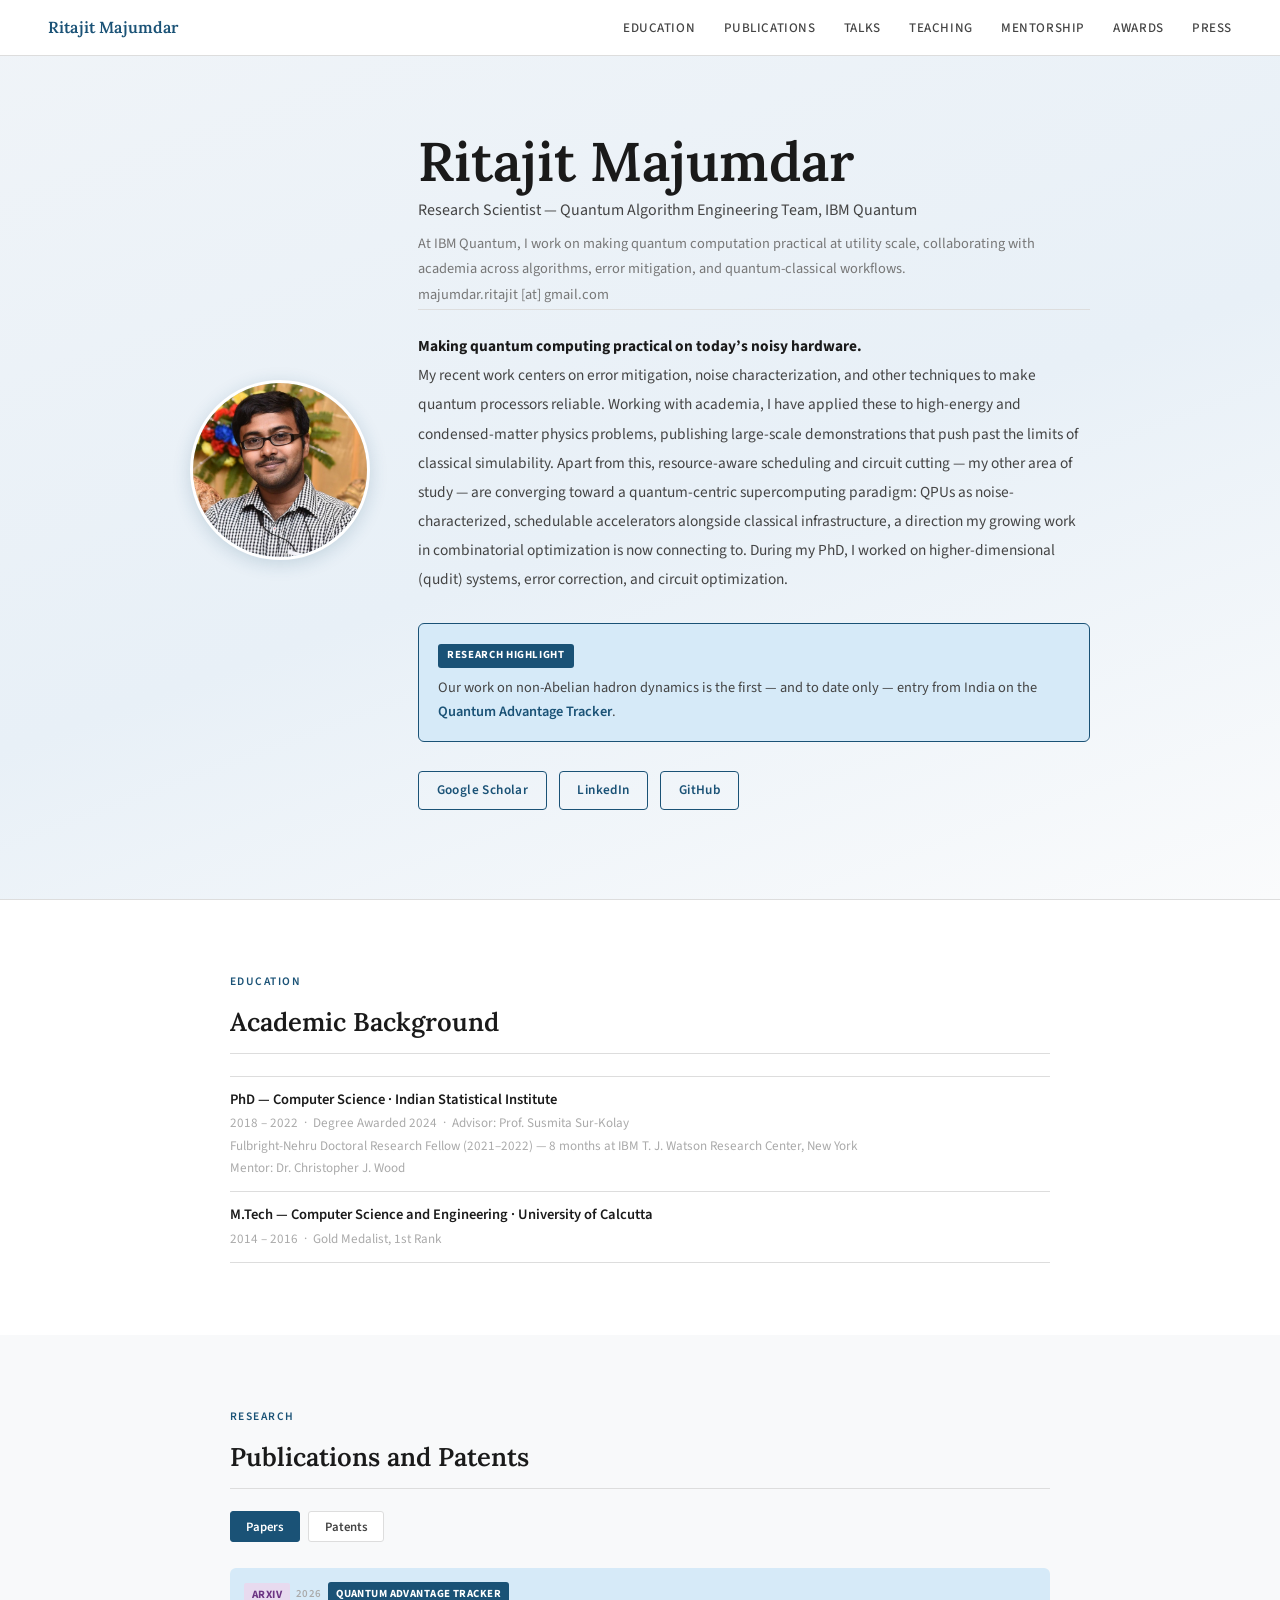
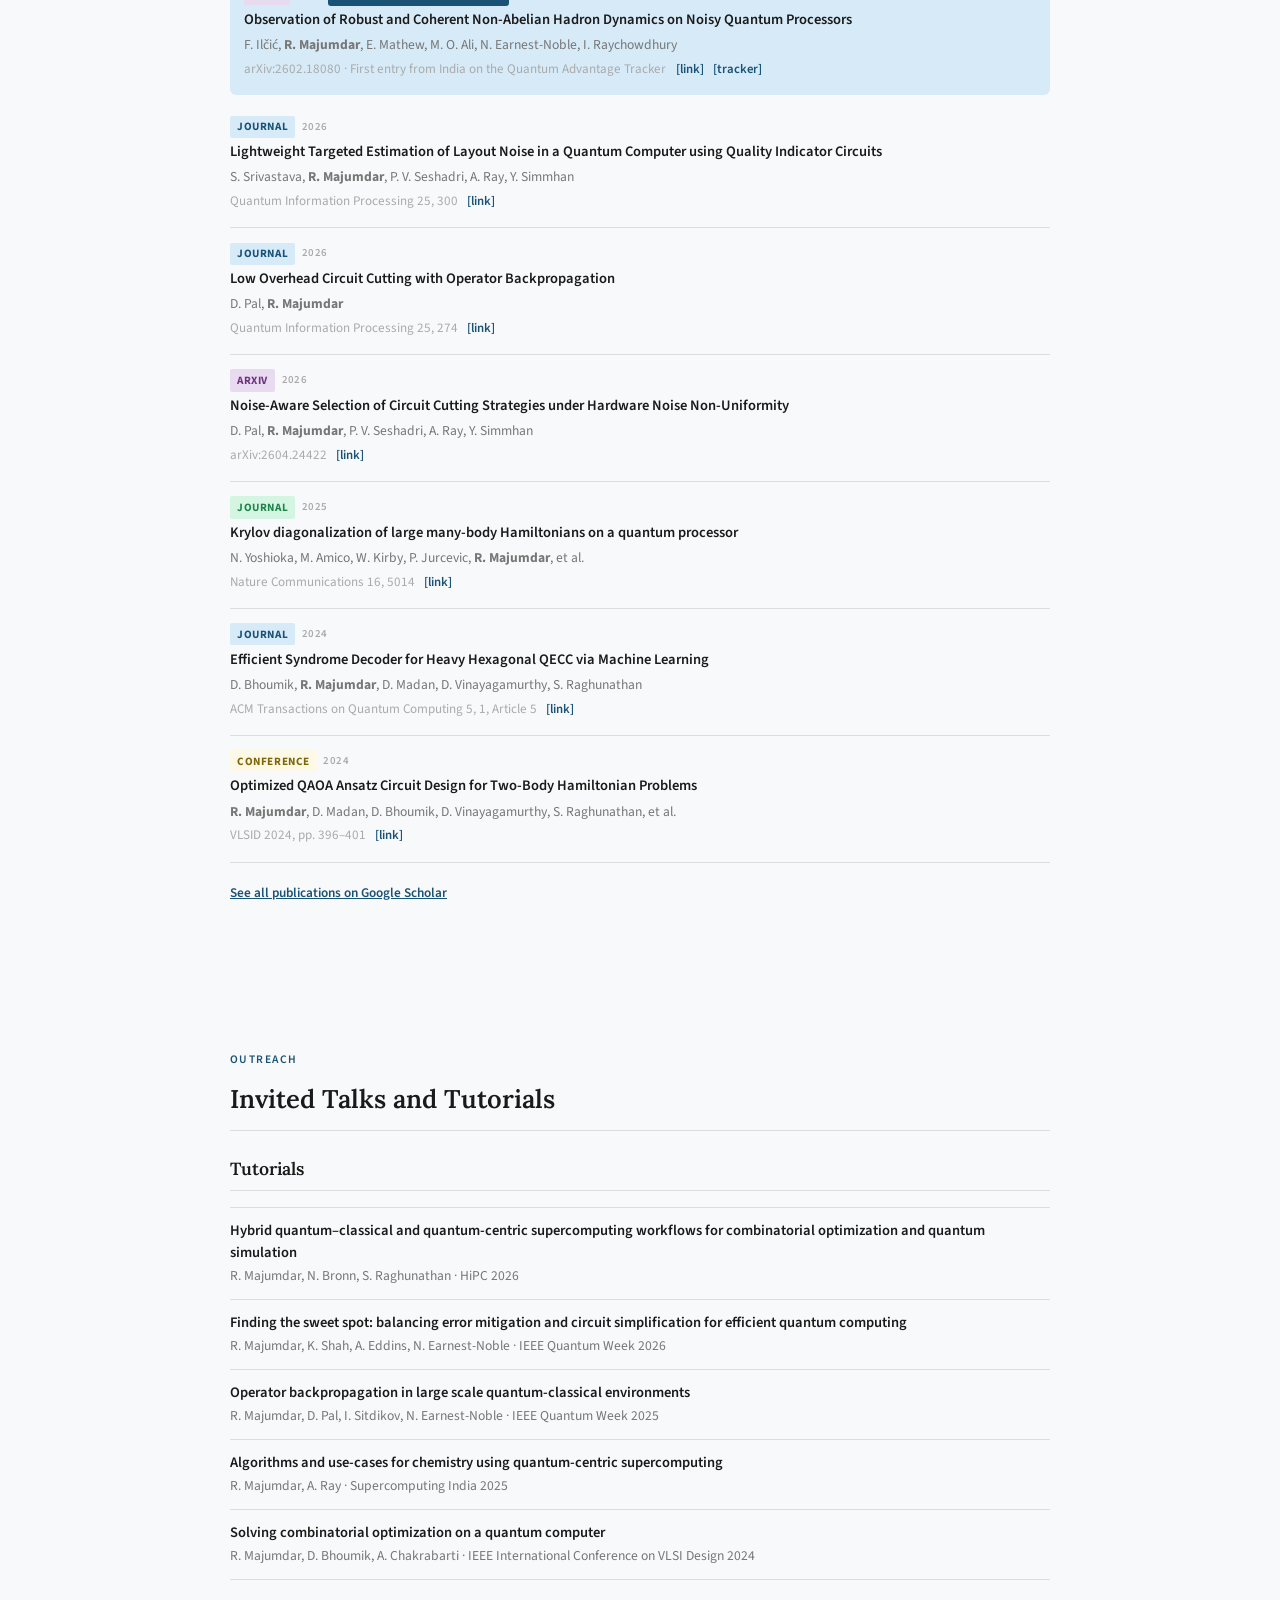
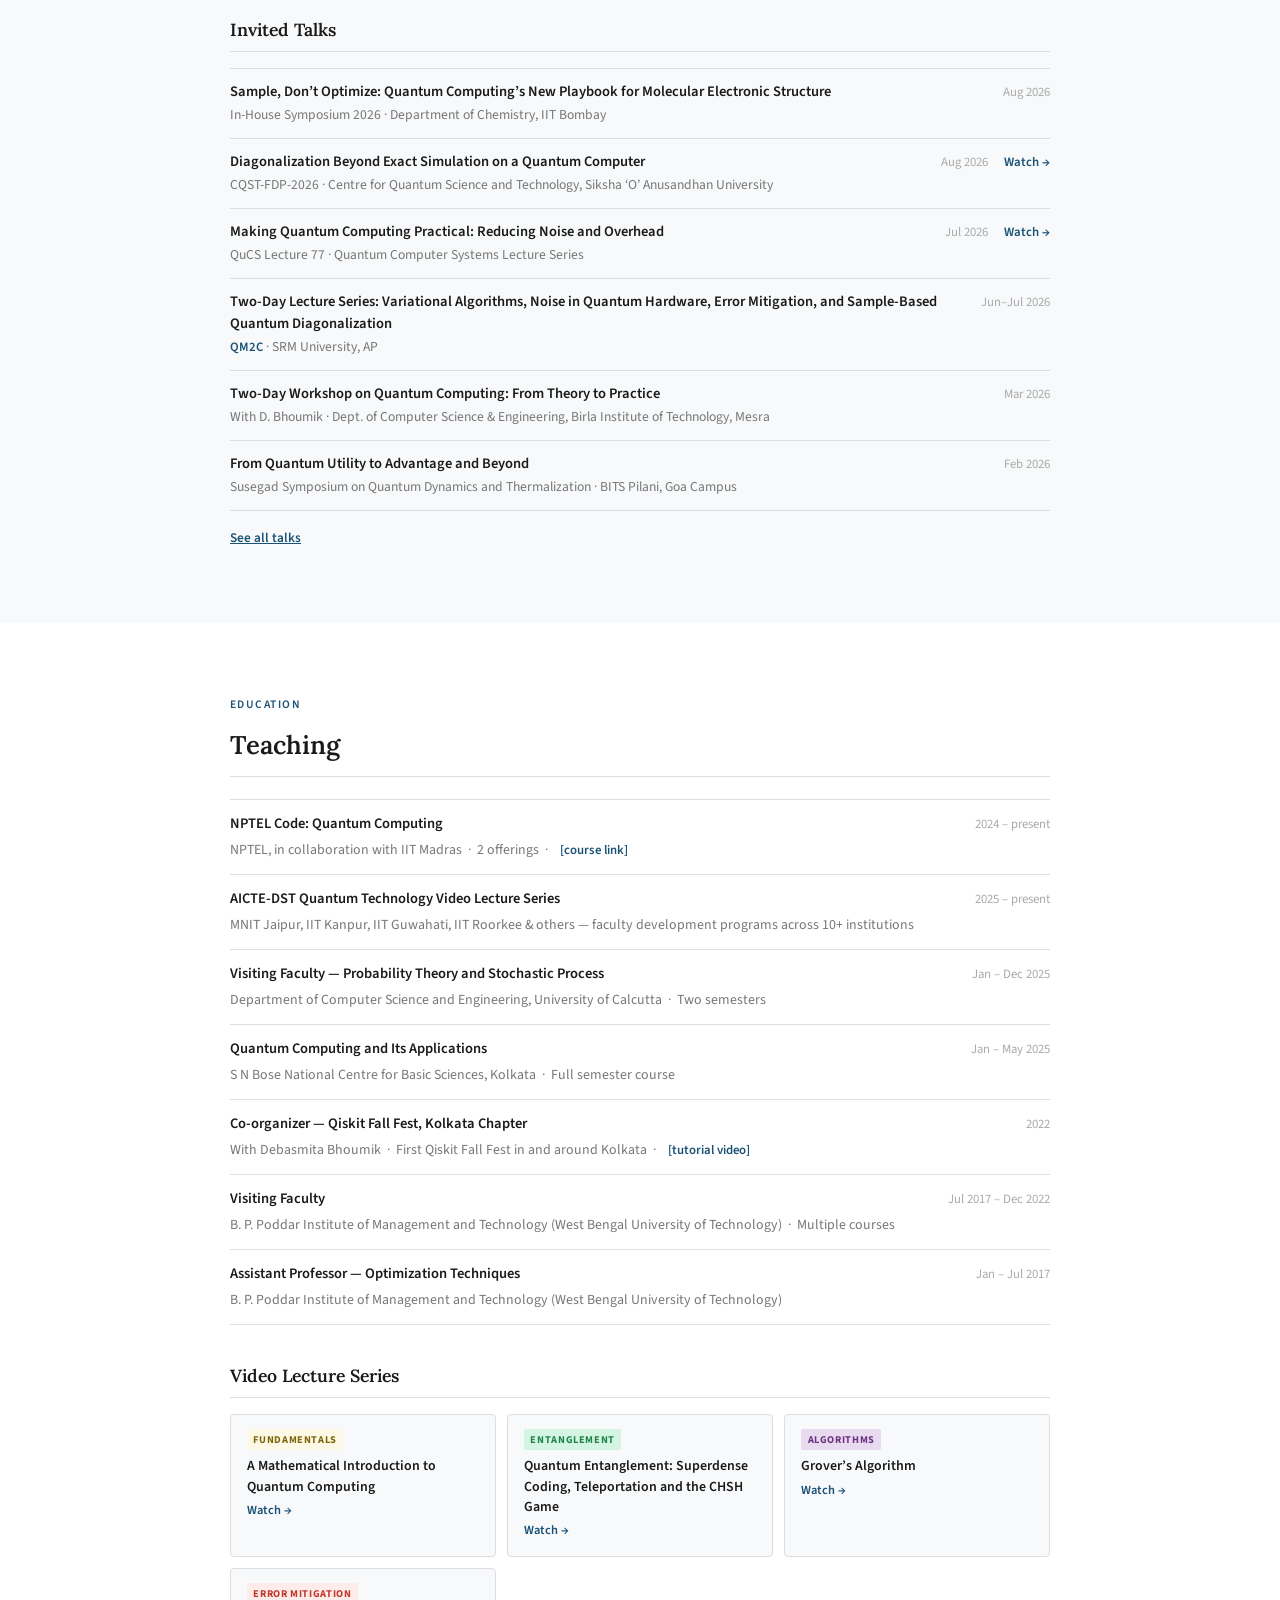
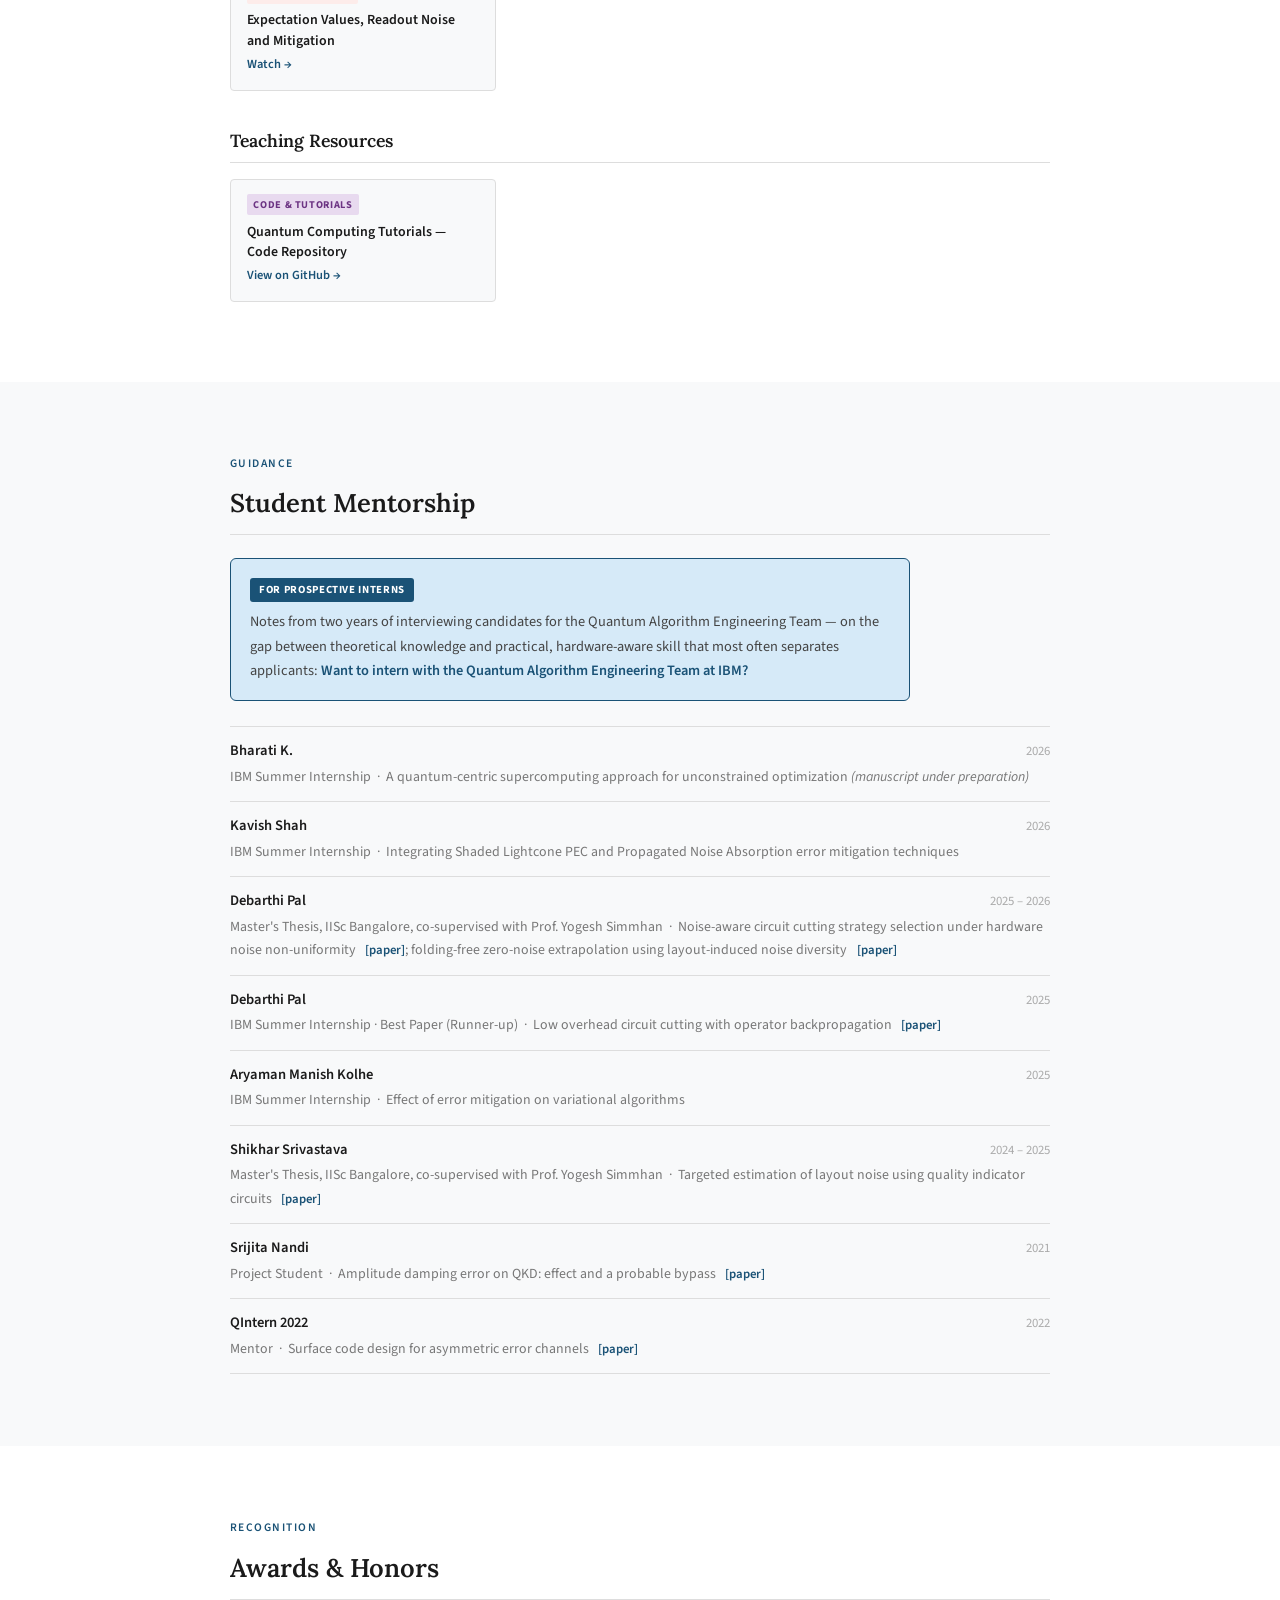
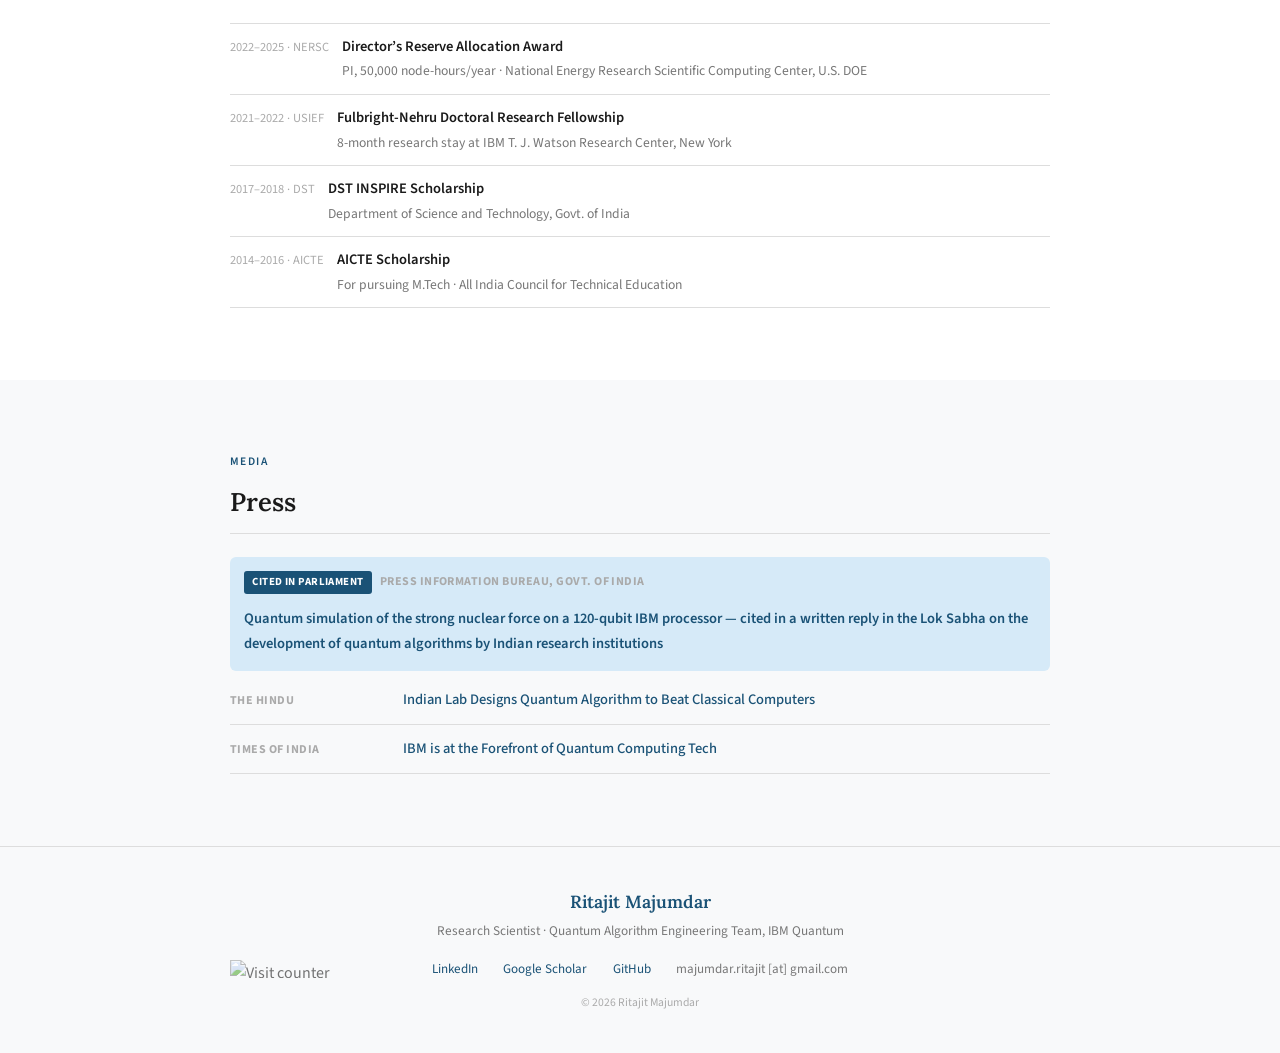
==== commit e8b5d75b: "Move visit counter to left of footer links row Co-Authored-By: Claude Sonnet 5 <noreply@anthropic.co" ====
--- a/index.html
+++ b/index.html
@@ -686,15 +686,13 @@
   <div class="footer-name">Ritajit Majumdar</div>
   <div class="footer-sub">Research Scientist &middot; Quantum Algorithm Engineering Team, IBM Quantum</div>
   <div class="footer-links">
+    <img class="footer-visits" src="https://hitscounter.dev/api/hit?url=https%3A%2F%2Fritajitmajumdar1.github.io%2F&label=visits&icon=eye-fill&color=%23777777&style=flat" alt="Visit counter" />
     <a href="https://www.linkedin.com/in/ritajit-majumdar-59683442/" target="_blank">LinkedIn</a>
     <a href="https://scholar.google.com/citations?user=ikohpY4AAAAJ&hl=en&oi=ao" target="_blank">Google Scholar</a>
     <a href="https://github.com/ritajitmajumdar1/Teaching" target="_blank">GitHub</a>
     <span class="footer-email">majumdar.ritajit [at] gmail.com</span>
   </div>
   <div class="footer-copy">&copy; 2026 Ritajit Majumdar</div>
-  <div class="footer-visits">
-    <img src="https://hitscounter.dev/api/hit?url=https%3A%2F%2Fritajitmajumdar1.github.io%2F&label=visits&icon=eye-fill&color=%23777777&style=flat" alt="Visit counter" />
-  </div>
 </footer>
 
 <script src="assets/js/main.js"></script>
--- a/assets/css/style.css
+++ b/assets/css/style.css
@@ -385,13 +385,20 @@
   color: var(--accent); margin-bottom: .2rem;
 }
 .footer-sub { font-size: .83rem; color: var(--ink-light); margin-bottom: 1rem; }
-.footer-links { display: flex; justify-content: center; gap: 1.6rem; flex-wrap: wrap; margin-bottom: .8rem; }
+.footer-links {
+  position: relative;
+  display: flex; justify-content: center; align-items: center;
+  gap: 1.6rem; flex-wrap: wrap; margin-bottom: .8rem;
+  max-width: 820px; margin-left: auto; margin-right: auto;
+}
 .footer-links a { font-size: .82rem; color: var(--accent); text-decoration: none; }
 .footer-links a:hover { text-decoration: underline; }
 .footer-email { font-size: .82rem; color: var(--ink-light); }
 .footer-copy { font-size: .73rem; color: var(--ink-faint); }
-.footer-visits { margin-top: .6rem; opacity: .6; }
-.footer-visits img { height: 18px; vertical-align: middle; }
+.footer-visits {
+  position: absolute; left: 0;
+  height: 18px; opacity: .6;
+}
 
 /* ── REVEAL ──────────────────────────────────── */
 .reveal { opacity: 0; transform: translateY(14px); transition: opacity .55s ease, transform .55s ease; }
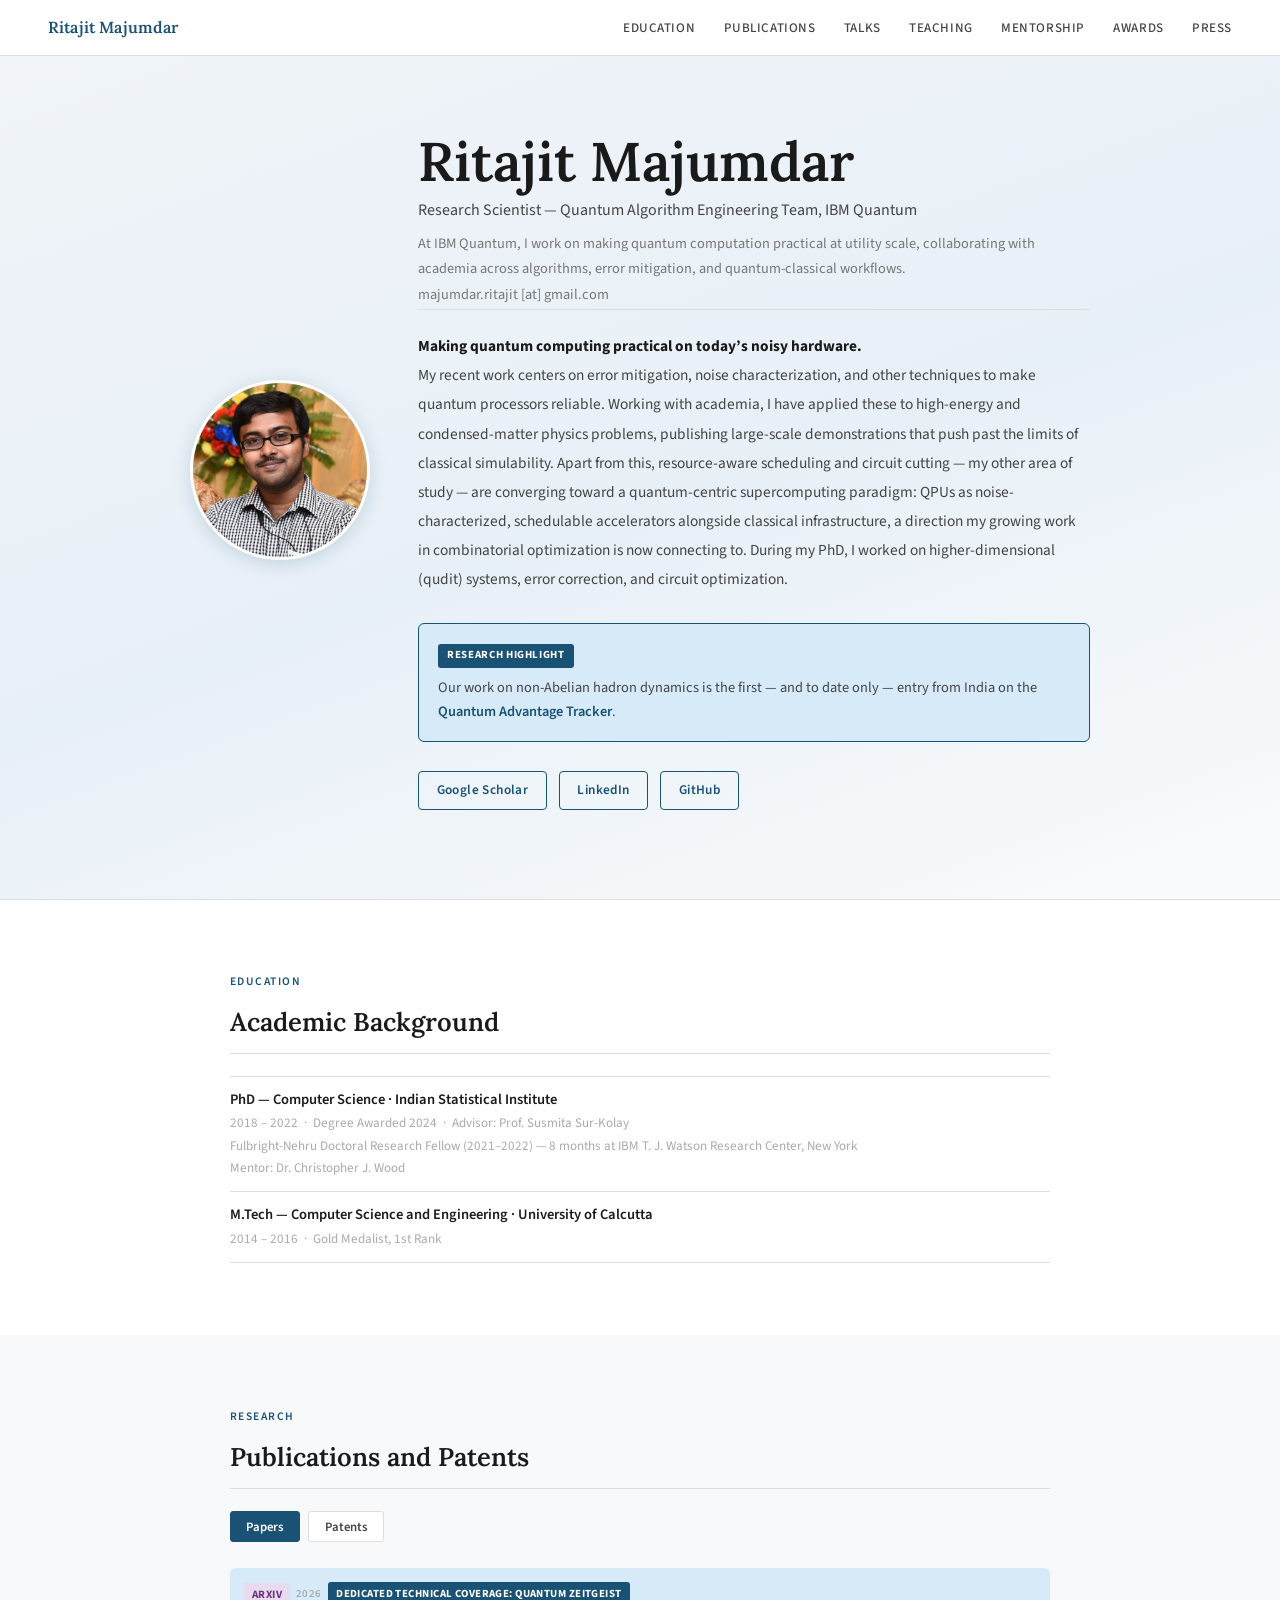
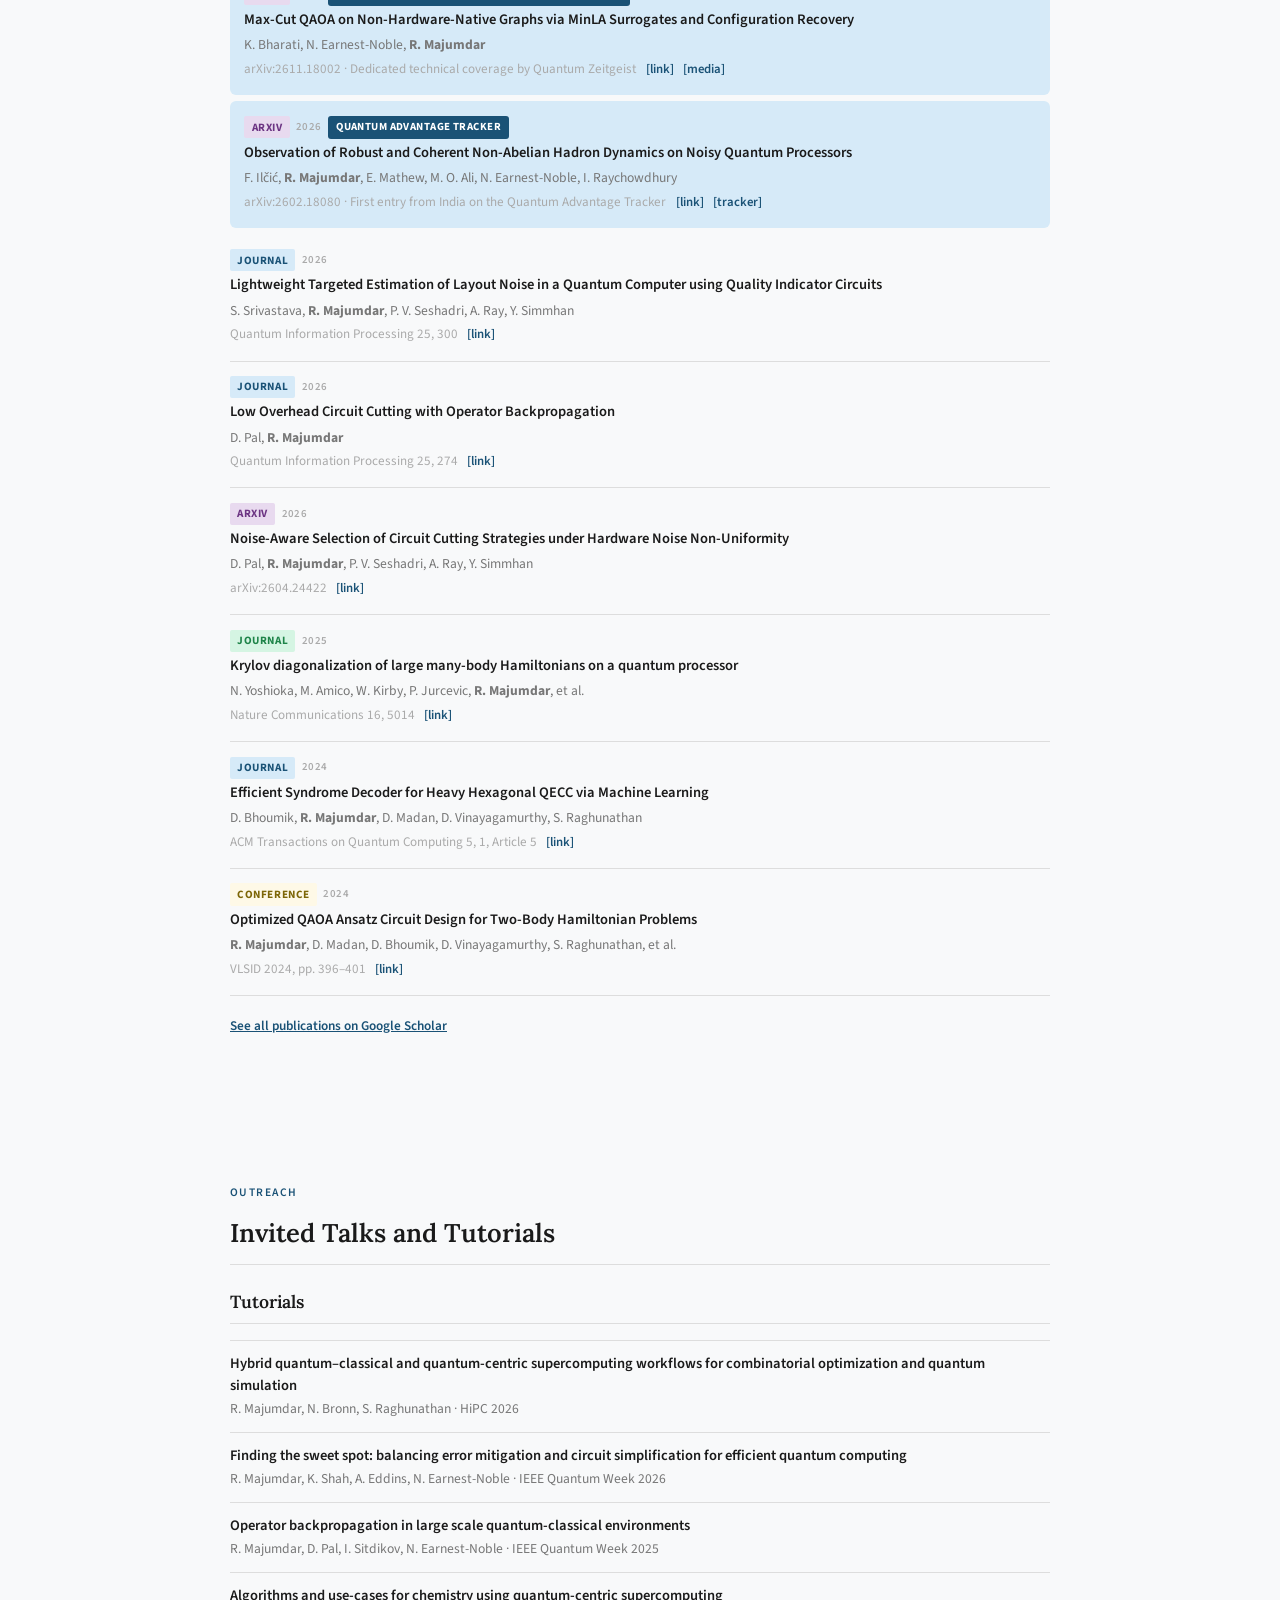
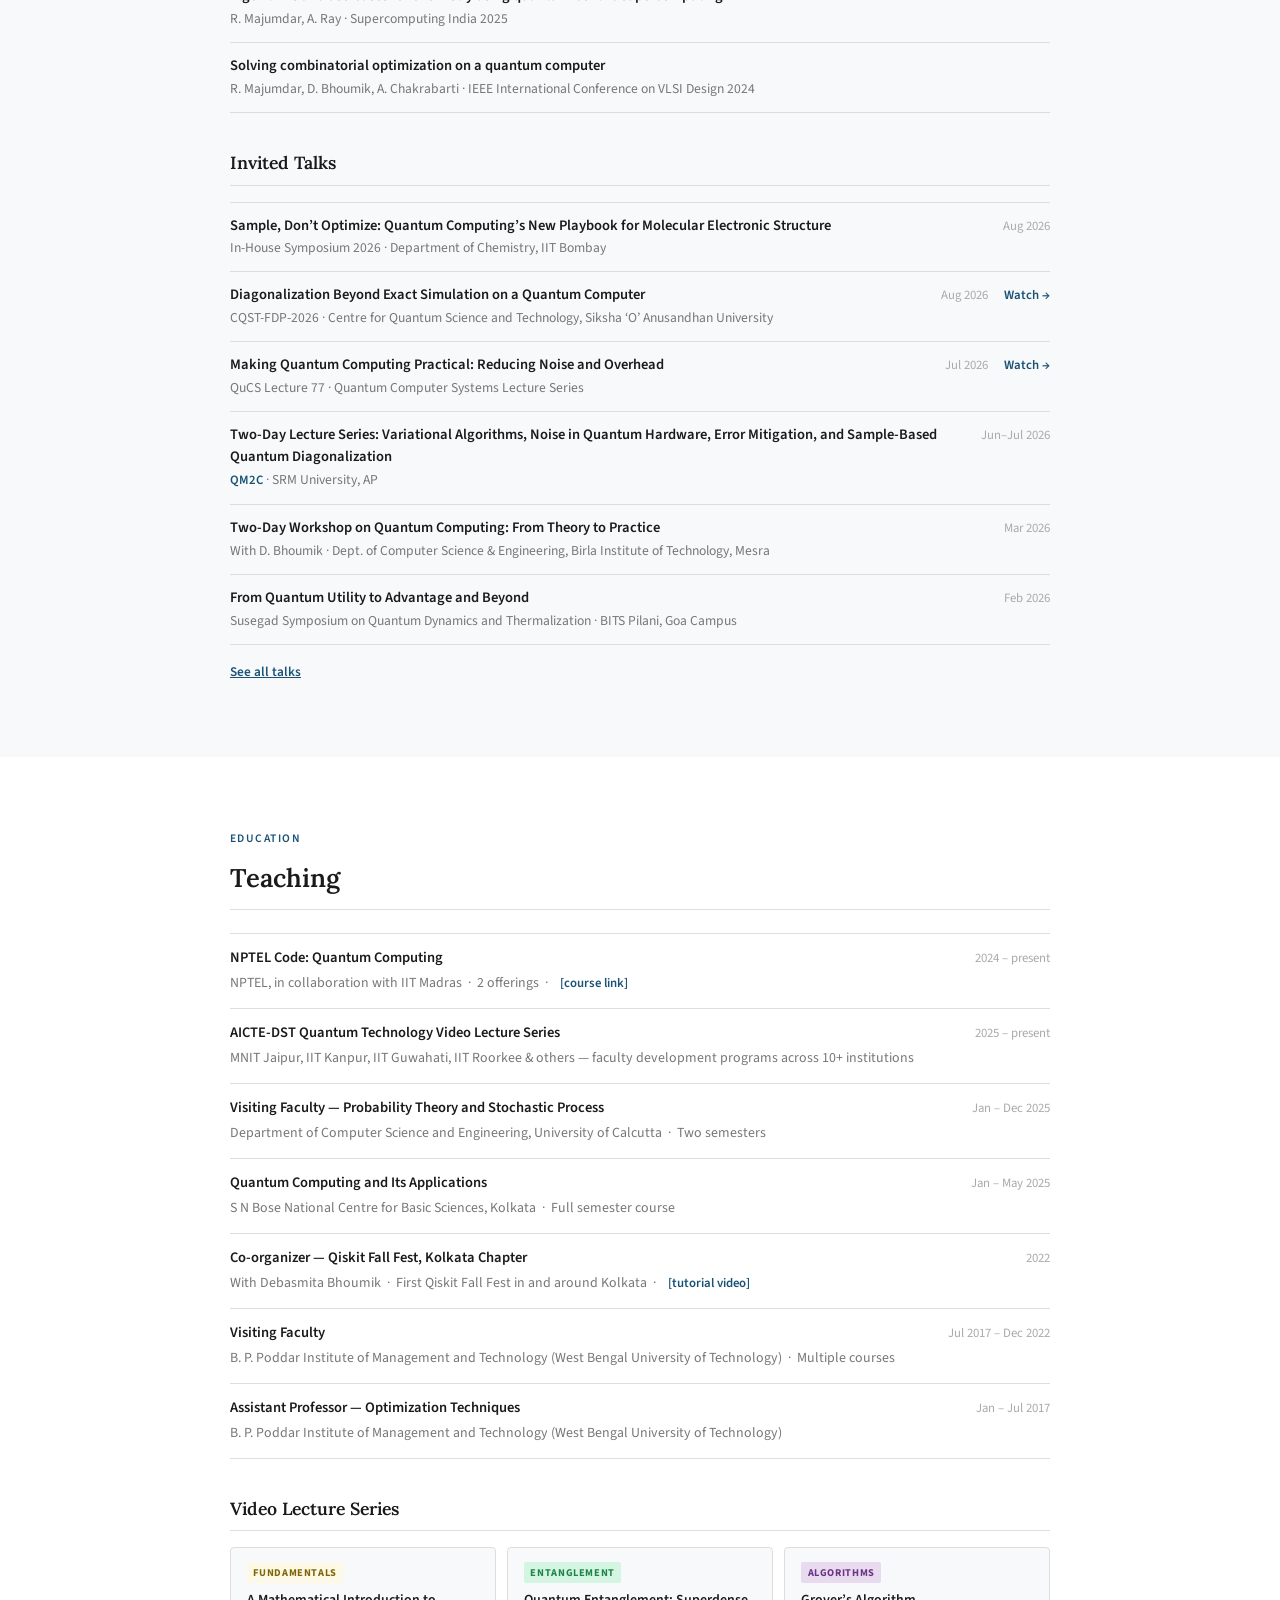
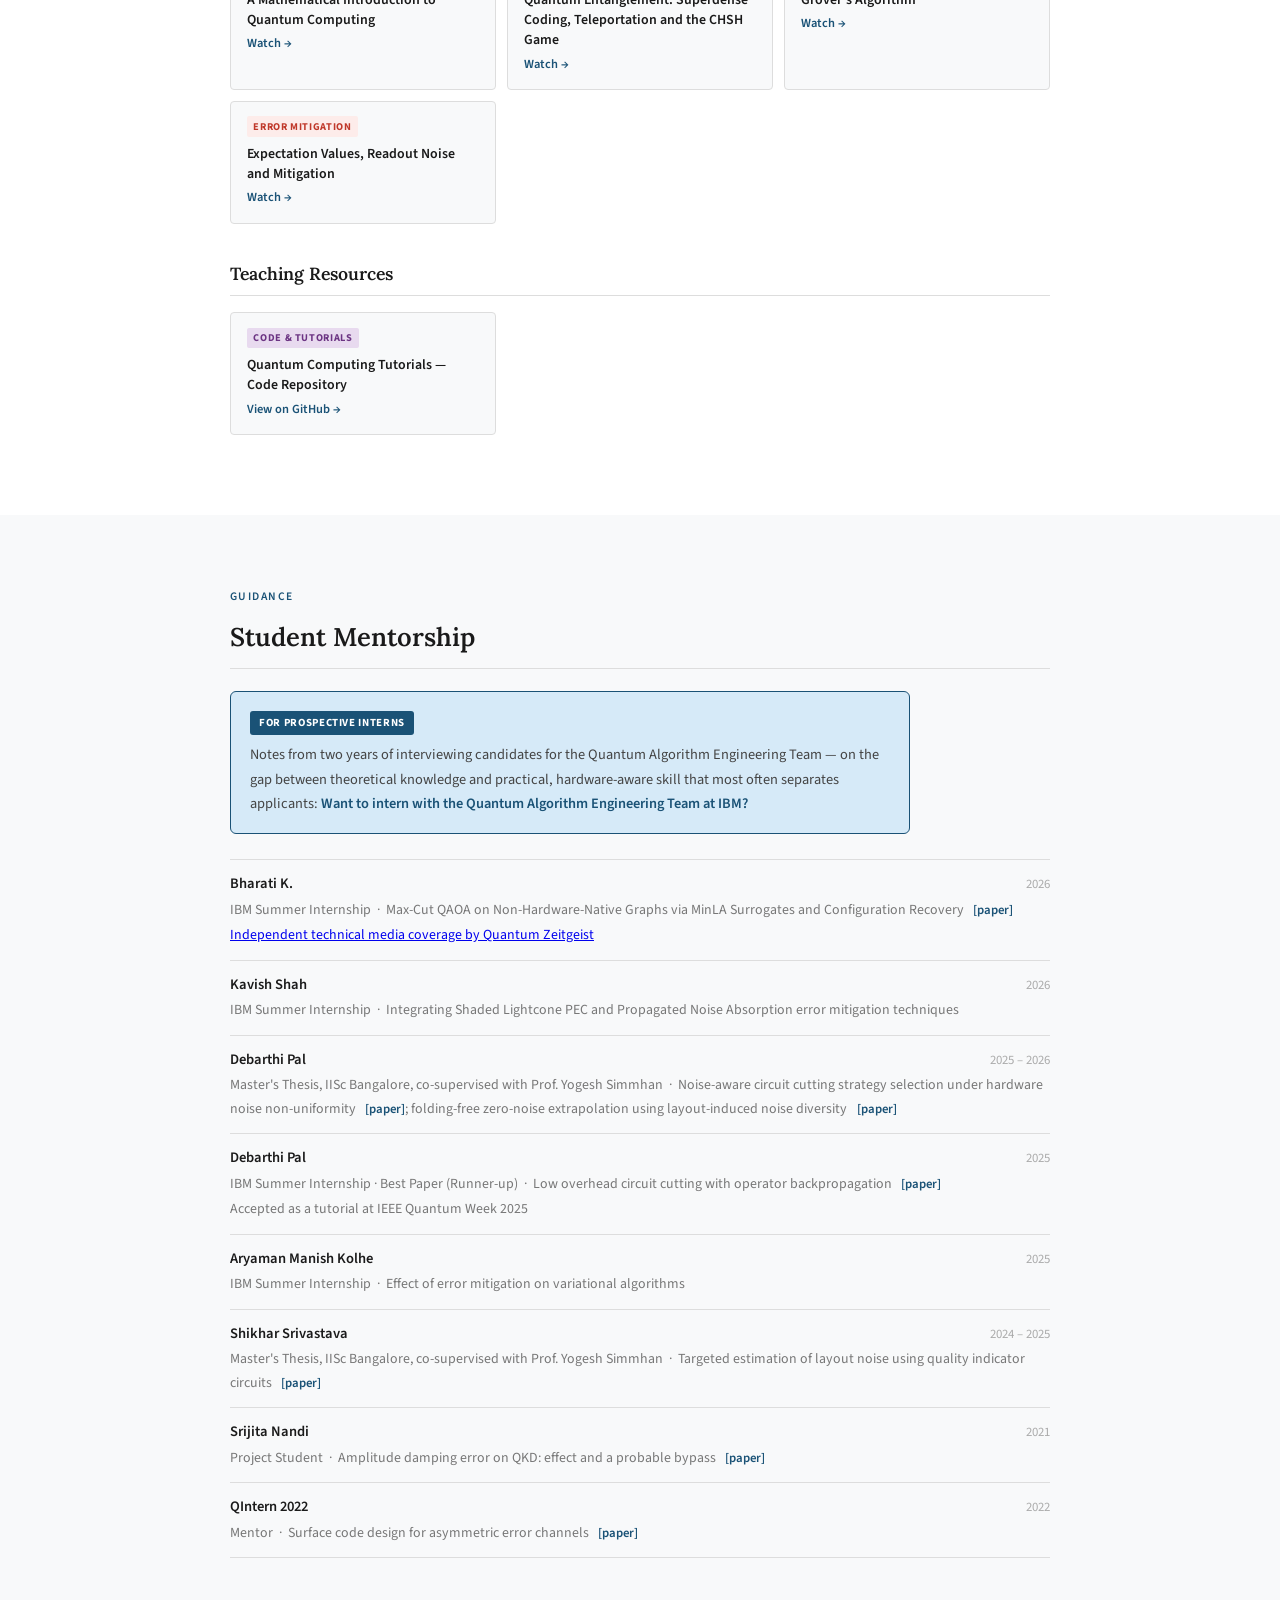
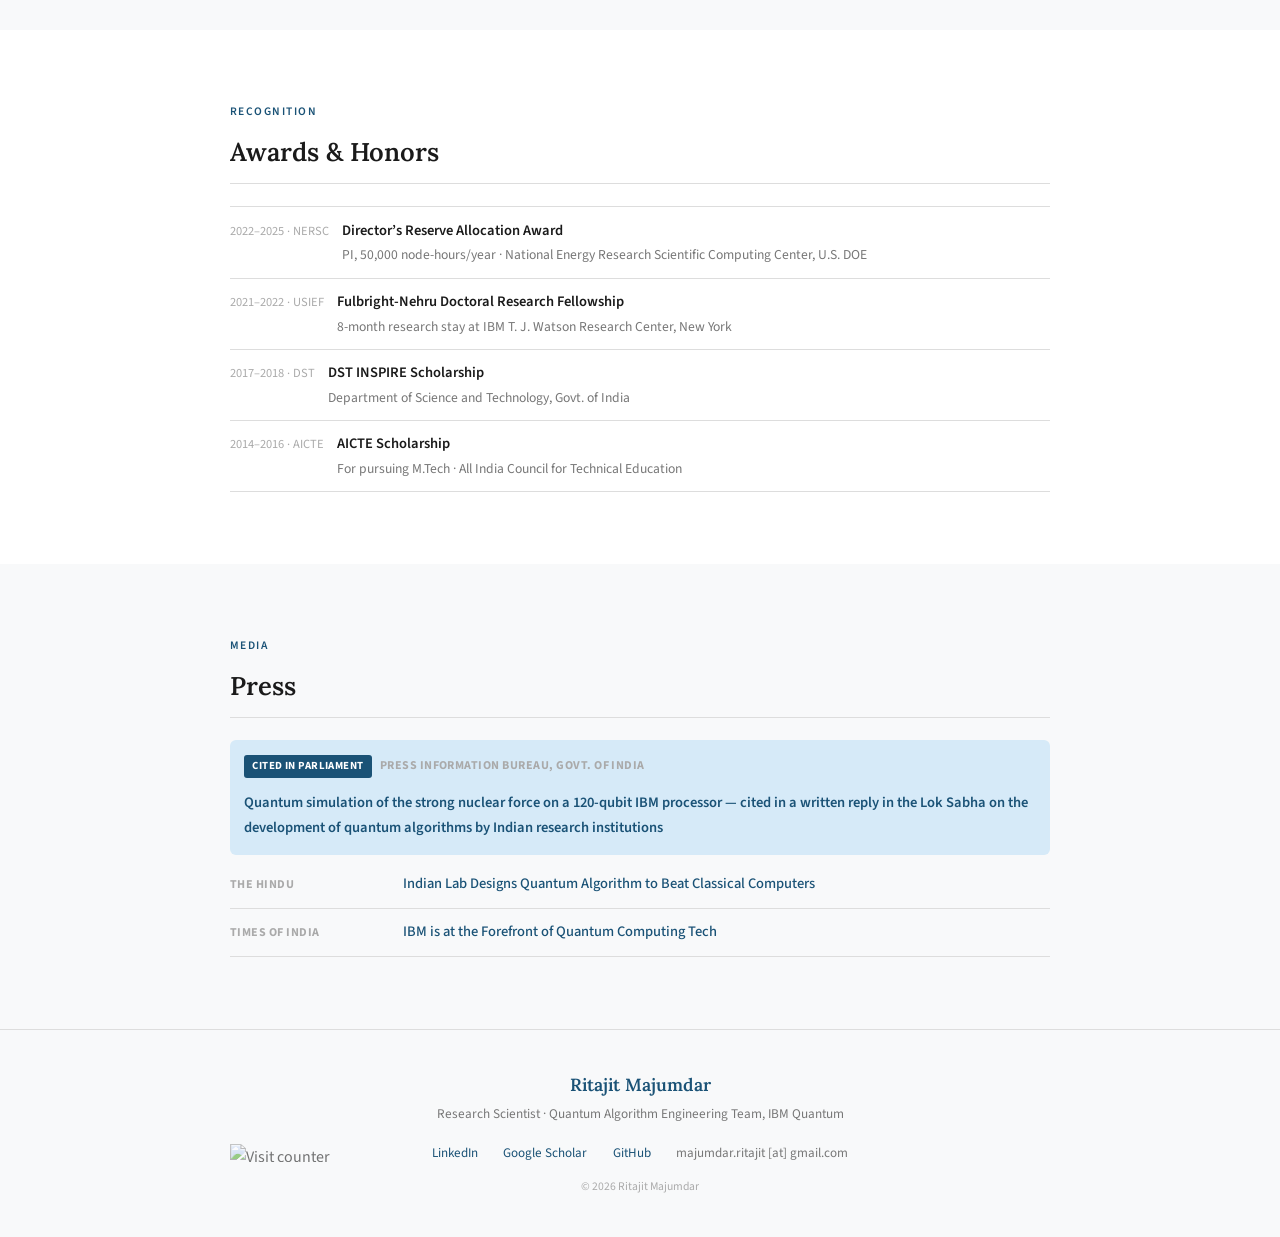
==== commit 7bb18284: "Add arXiv:2611.18002 publication with Quantum Zeitgeist coverage; update mentorship entries" ====
--- a/index.html
+++ b/index.html
@@ -159,6 +159,17 @@
         <div class="pub-venue-row">
           <span class="pub-venue venue-arxiv">arXiv</span>
           <span class="pub-badge">2026</span>
+          <span class="pub-badge-tracker">Dedicated technical coverage: Quantum Zeitgeist</span>
+        </div>
+        <div class="pub-title">Max-Cut QAOA on Non-Hardware-Native Graphs via MinLA Surrogates and Configuration Recovery</div>
+        <div class="pub-authors">K. Bharati, N. Earnest-Noble, <strong>R. Majumdar</strong></div>
+        <div class="pub-meta">arXiv:2611.18002 &middot; Dedicated technical coverage by Quantum Zeitgeist <a class="pub-link" href="https://arxiv.org/abs/2611.18002" target="_blank">[link]</a> <a class="pub-link" href="https://quantumzeitgeist.com/ibm-cut-two-qubit-depth-quantum/" target="_blank">[media]</a></div>
+      </div>
+
+      <div class="pub-item show pub-item-highlight" data-cat="paper">
+        <div class="pub-venue-row">
+          <span class="pub-venue venue-arxiv">arXiv</span>
+          <span class="pub-badge">2026</span>
           <span class="pub-badge-tracker">Quantum Advantage Tracker</span>
         </div>
         <div class="pub-title">Observation of Robust and Coherent Non-Abelian Hadron Dynamics on Noisy Quantum Processors</div>
@@ -573,7 +584,8 @@
           <span class="teach-title">Bharati K.</span>
           <span class="teach-period">2026</span>
         </div>
-        <div class="teach-detail">IBM Summer Internship &nbsp;&middot;&nbsp; A quantum-centric supercomputing approach for unconstrained optimization <em>(manuscript under preparation)</em></div>
+        <div class="teach-detail">IBM Summer Internship &nbsp;&middot;&nbsp; Max-Cut QAOA on Non-Hardware-Native Graphs via MinLA Surrogates and Configuration Recovery <a class="pub-link" href="https://arxiv.org/abs/2611.18002" target="_blank">[paper]</a></div>
+        <div class="teach-detail"><a href="https://quantumzeitgeist.com/ibm-cut-two-qubit-depth-quantum/" target="_blank">Independent technical media coverage by Quantum Zeitgeist</a></div>
       </li>
       <li class="teach-item">
         <div class="teach-head">
@@ -595,6 +607,7 @@
           <span class="teach-period">2025</span>
         </div>
         <div class="teach-detail">IBM Summer Internship &middot; Best Paper (Runner-up) &nbsp;&middot;&nbsp; Low overhead circuit cutting with operator backpropagation <a class="pub-link" href="https://link.springer.com/article/10.1007/s11128-026-05287-x" target="_blank">[paper]</a></div>
+        <div class="teach-detail">Accepted as a tutorial at IEEE Quantum Week 2025</div>
       </li>
       <li class="teach-item">
         <div class="teach-head">
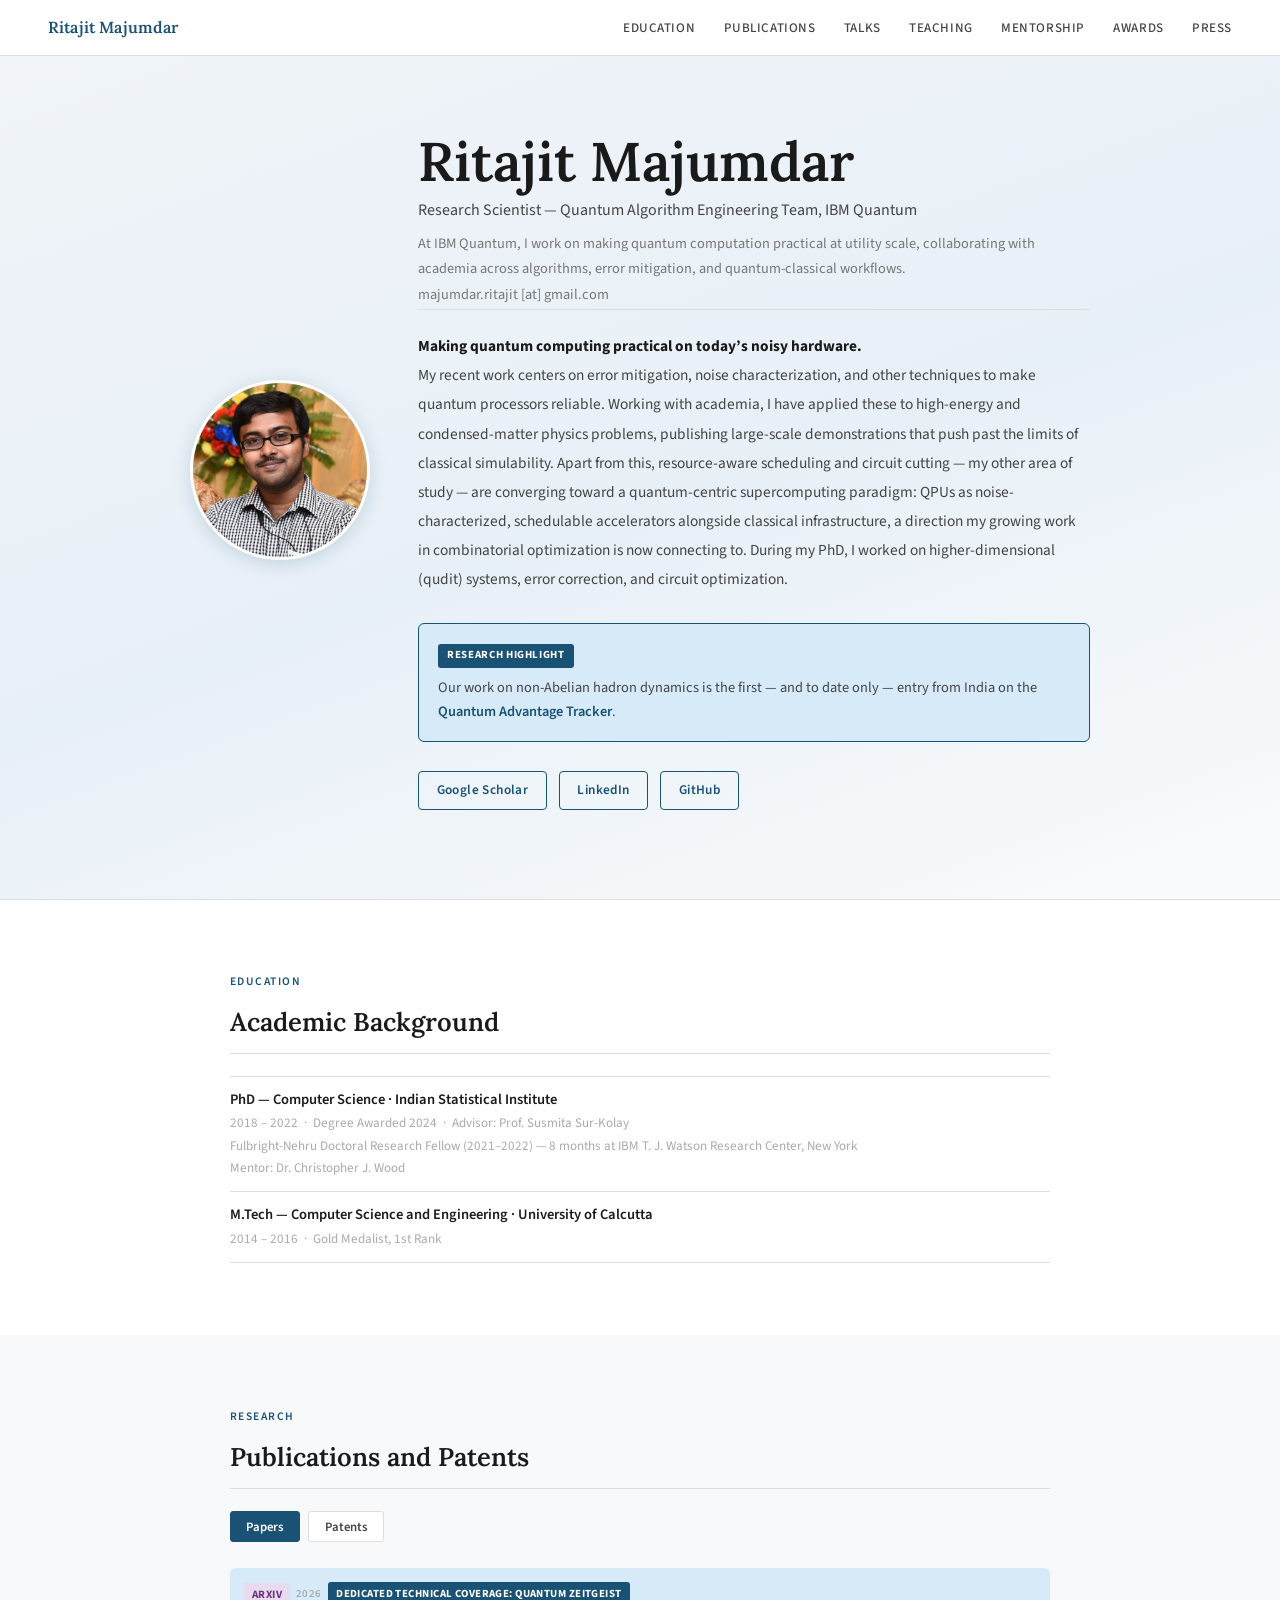
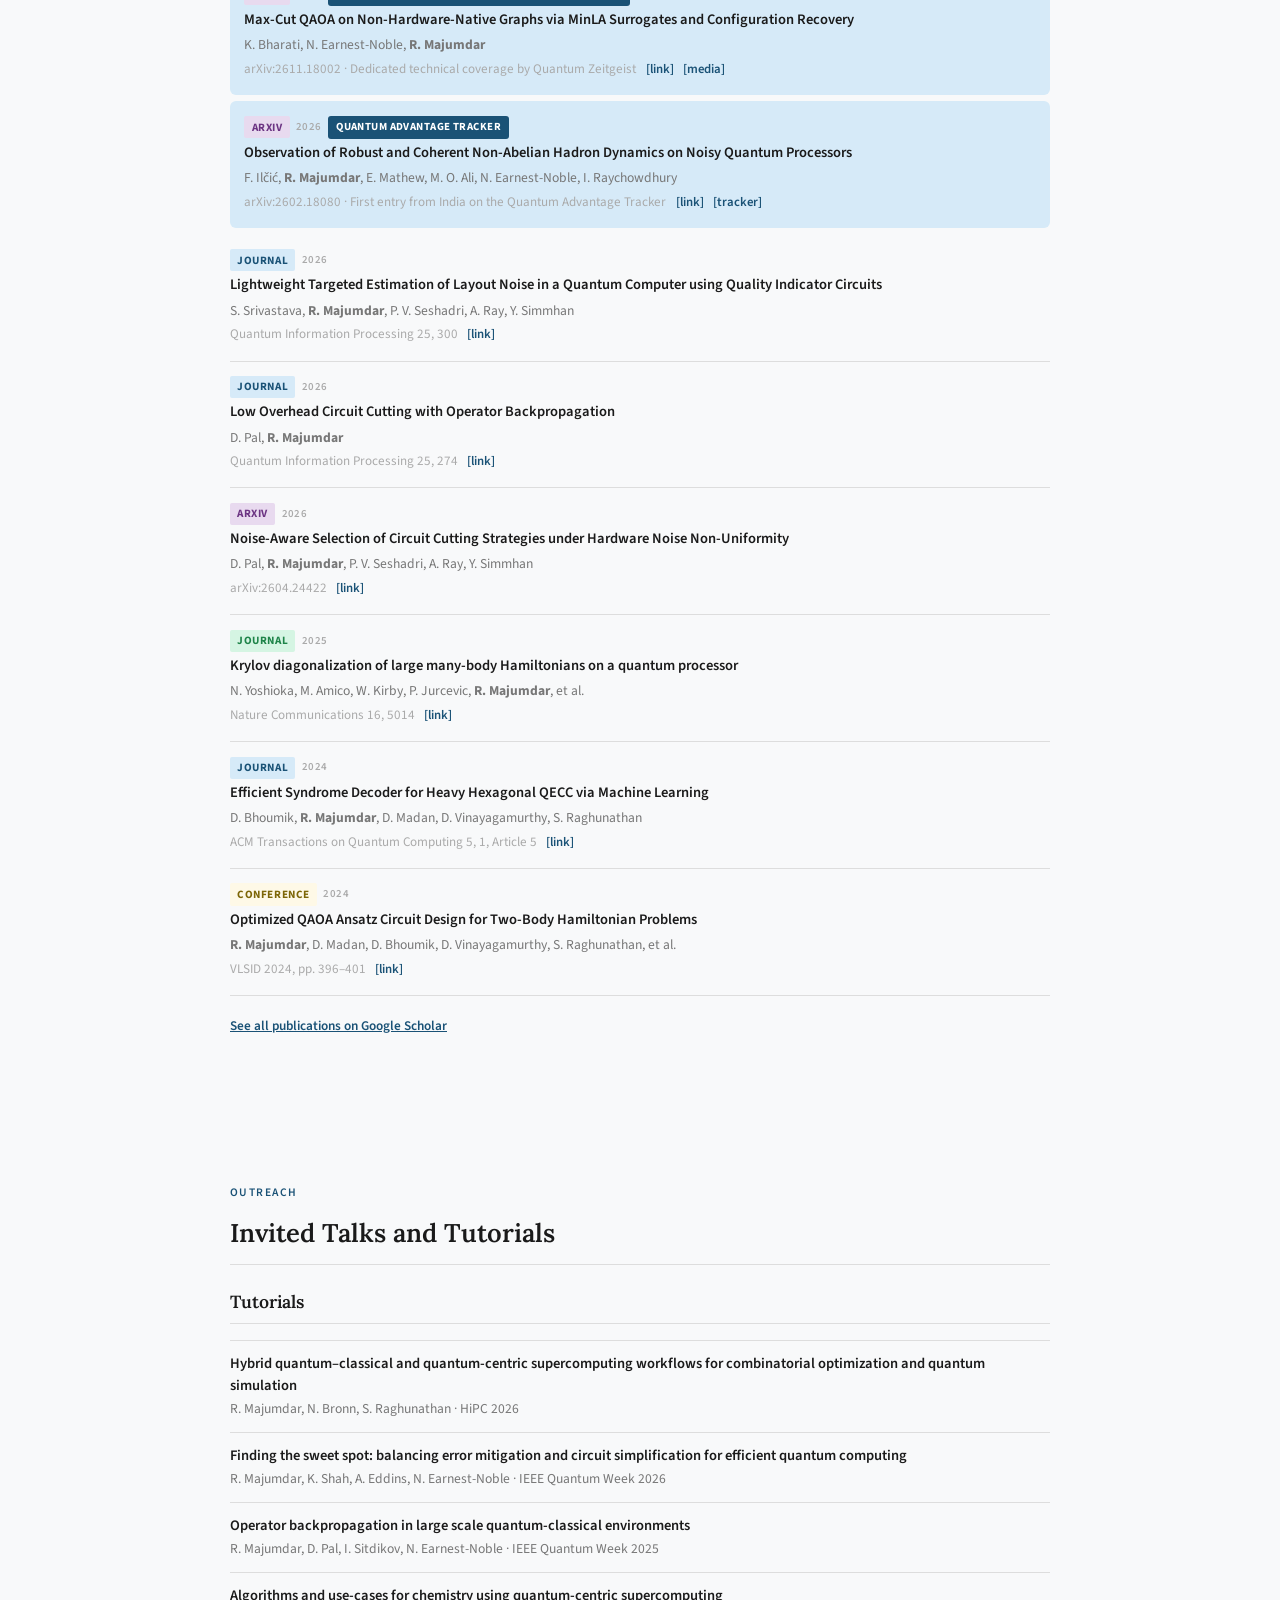
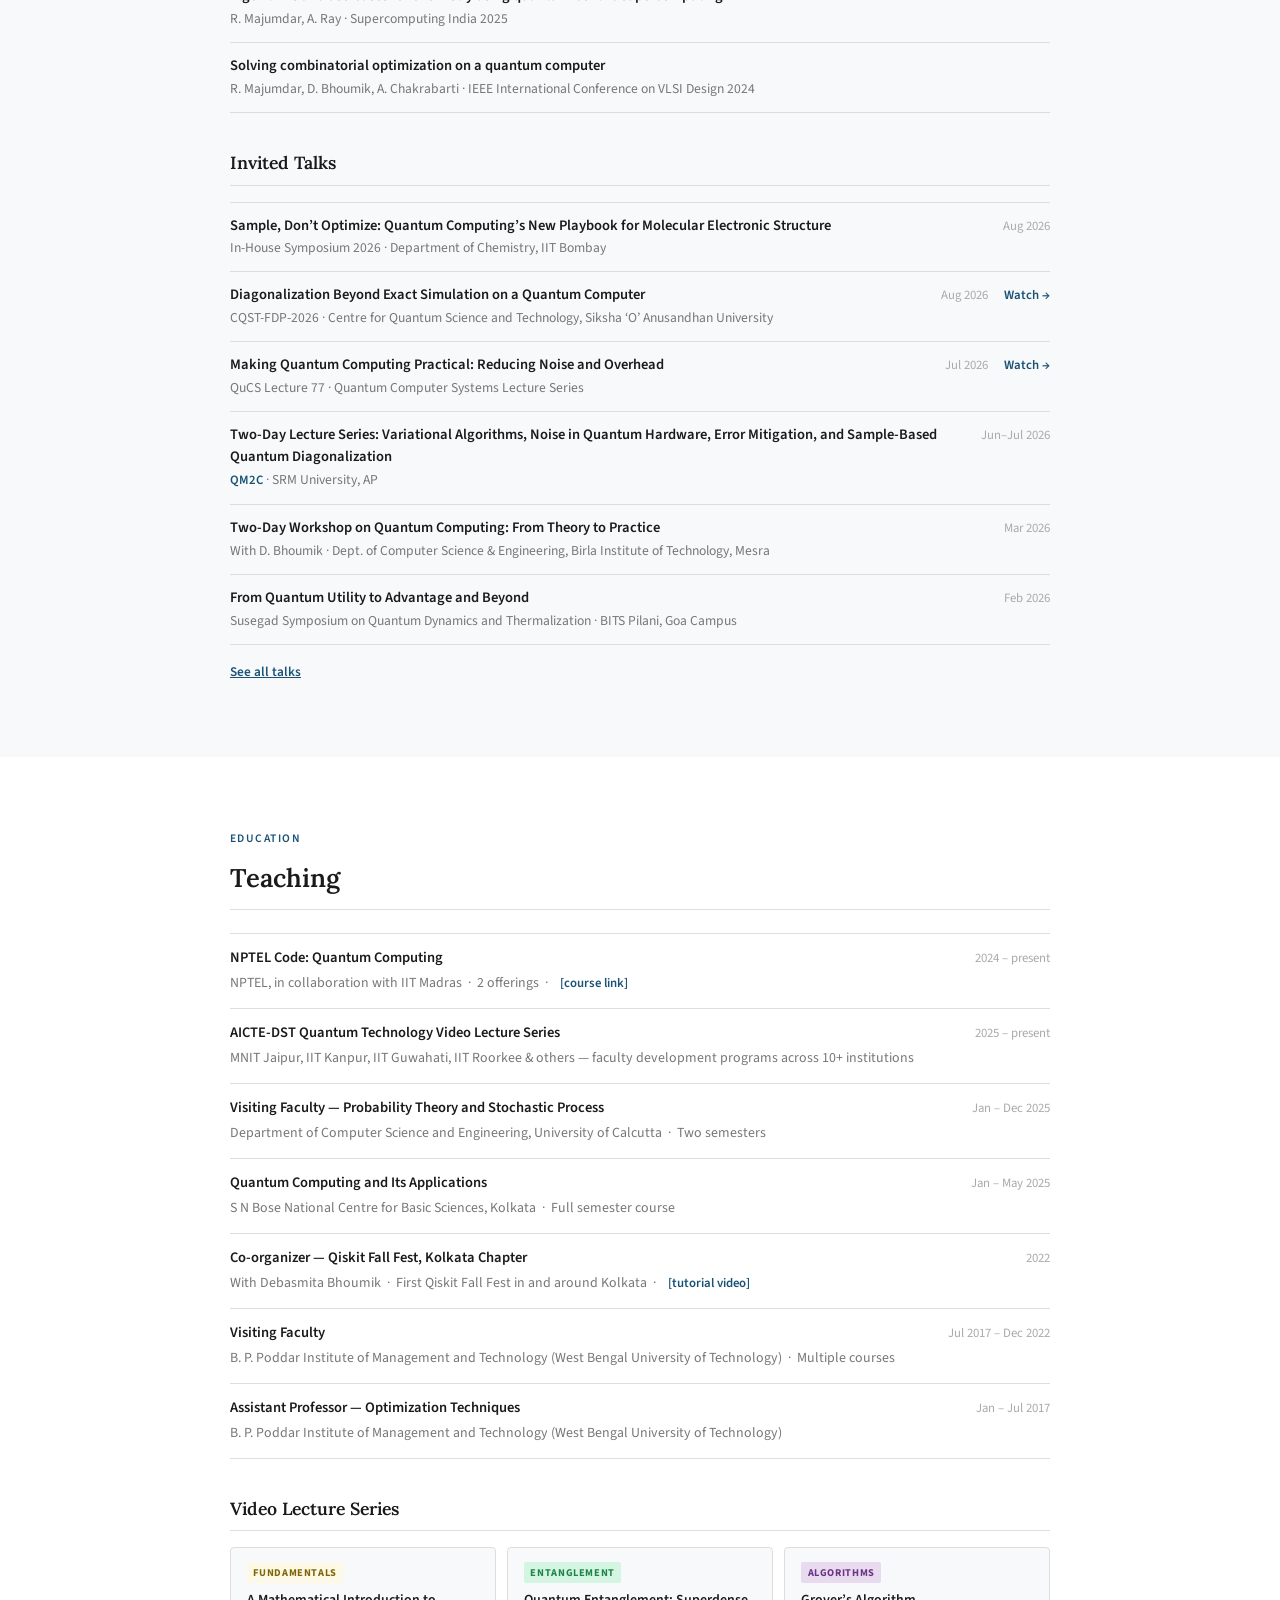
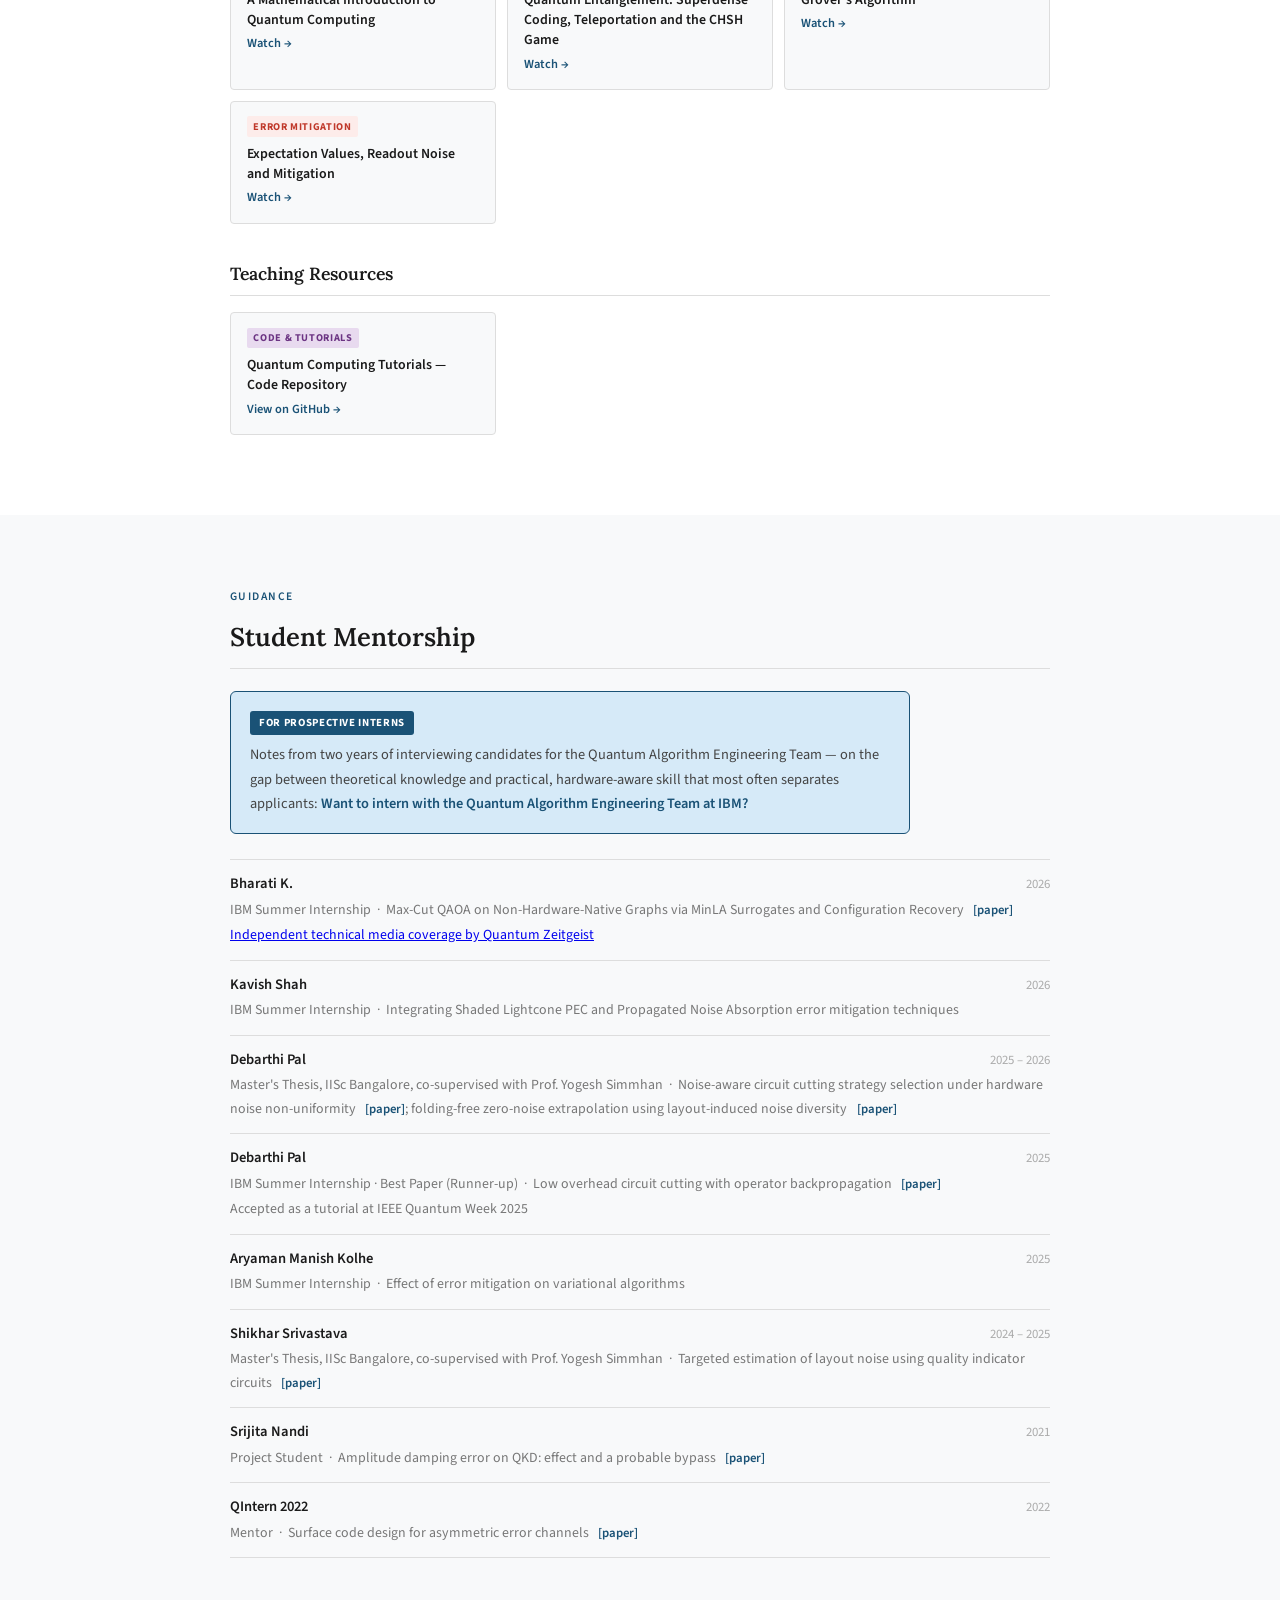
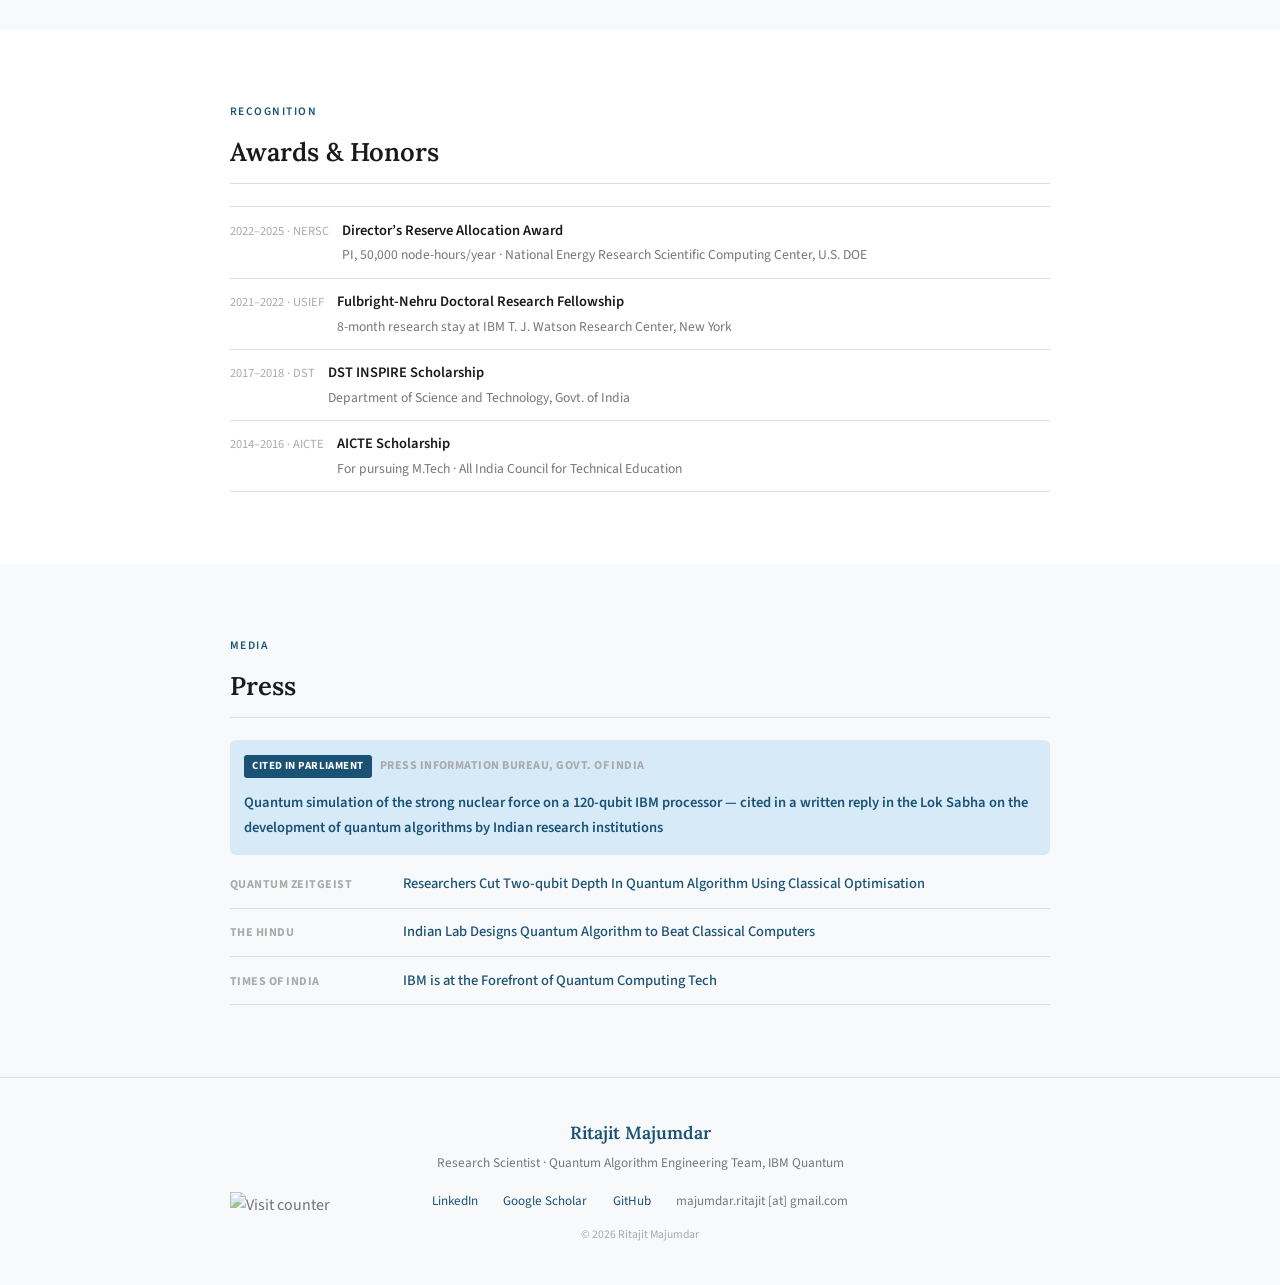
==== commit 3923d5a2: "Add Quantum Zeitgeist coverage to Press section" ====
--- a/index.html
+++ b/index.html
@@ -682,6 +682,10 @@
         <div class="press-source"><span class="press-badge">Cited in Parliament</span>Press Information Bureau, Govt. of India</div>
         <div class="press-title">Quantum simulation of the strong nuclear force on a 120-qubit IBM processor &mdash; cited in a written reply in the Lok Sabha on the development of quantum algorithms by Indian research institutions</div>
       </a>
+      <a href="https://quantumzeitgeist.com/ibm-cut-two-qubit-depth-quantum/" target="_blank" class="press-item reveal">
+        <div class="press-source">Quantum Zeitgeist</div>
+        <div class="press-title">Researchers Cut Two-qubit Depth In Quantum Algorithm Using Classical Optimisation</div>
+      </a>
       <a href="https://www.thehindu.com/sci-tech/science/indian-lab-designs-quantum-algorithm-to-beat-classical-computers/article71198433.ece" target="_blank" class="press-item reveal">
         <div class="press-source">The Hindu</div>
         <div class="press-title">Indian Lab Designs Quantum Algorithm to Beat Classical Computers</div>
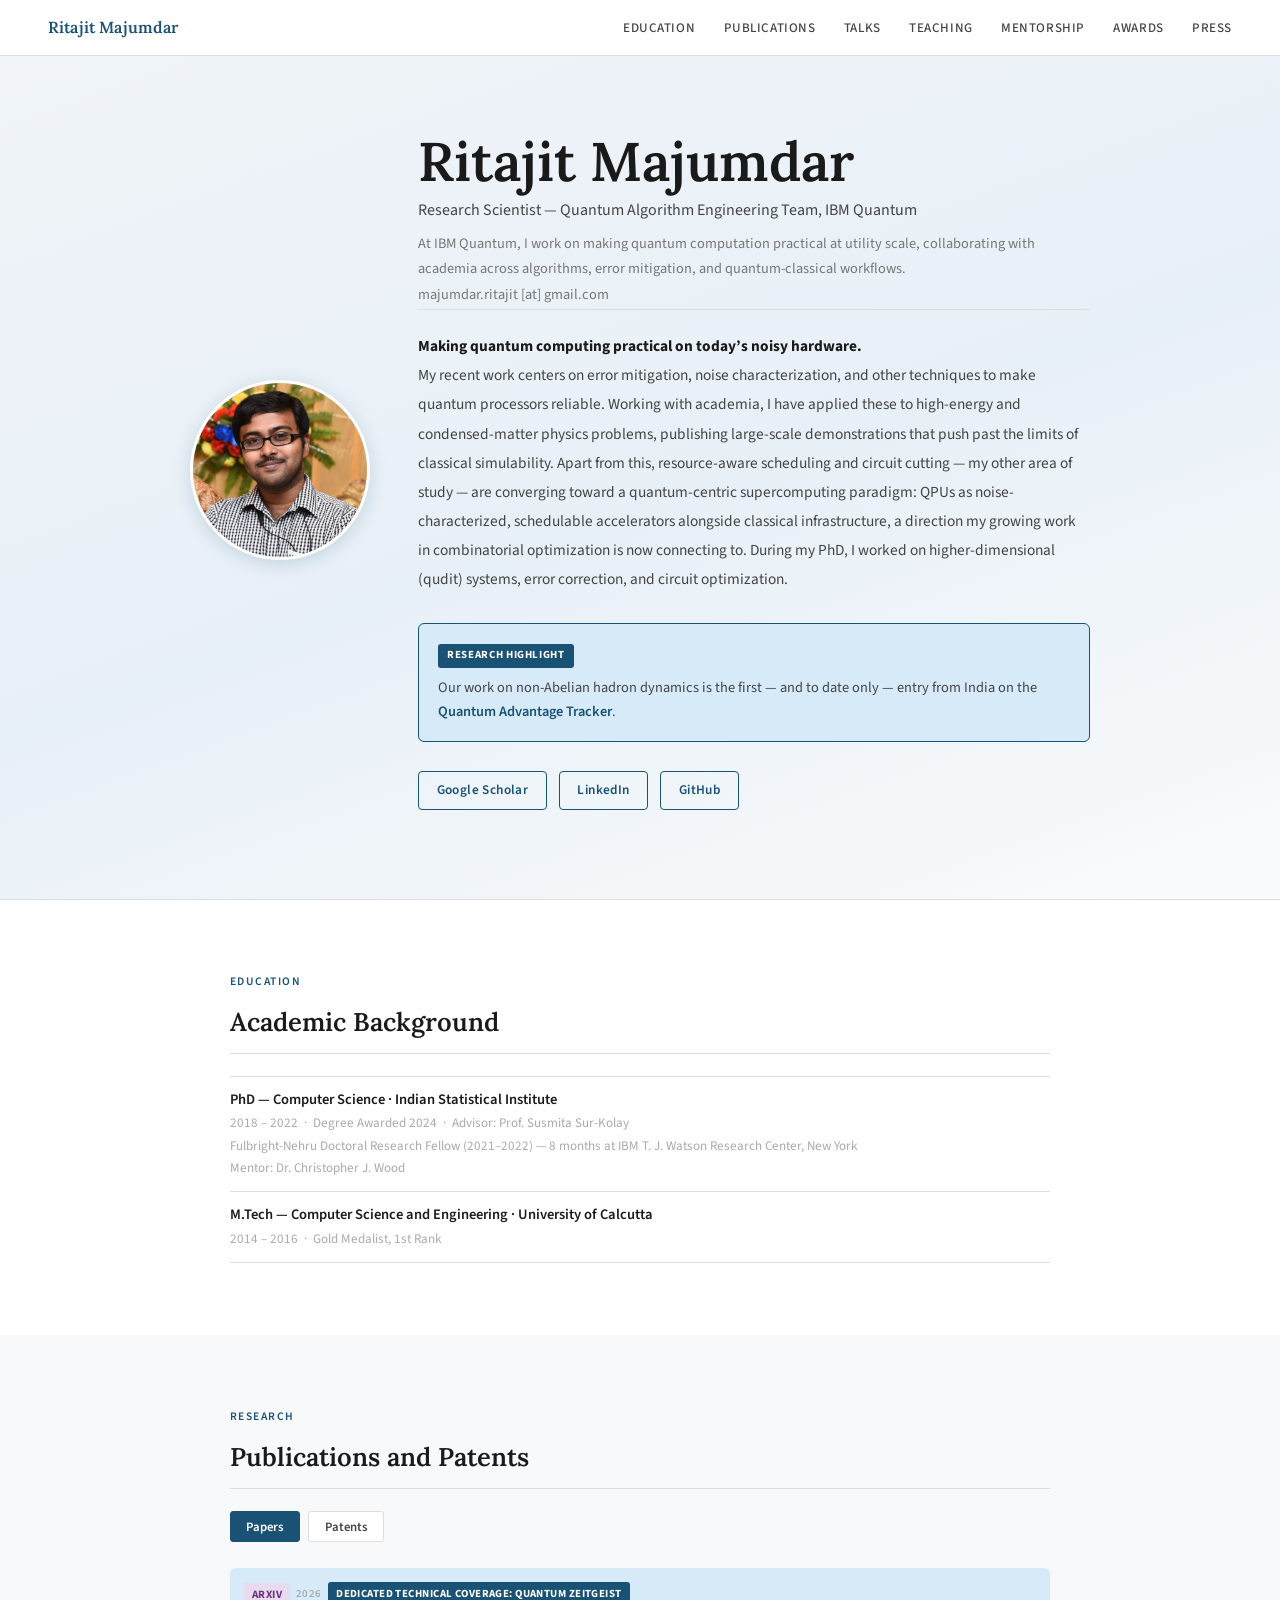
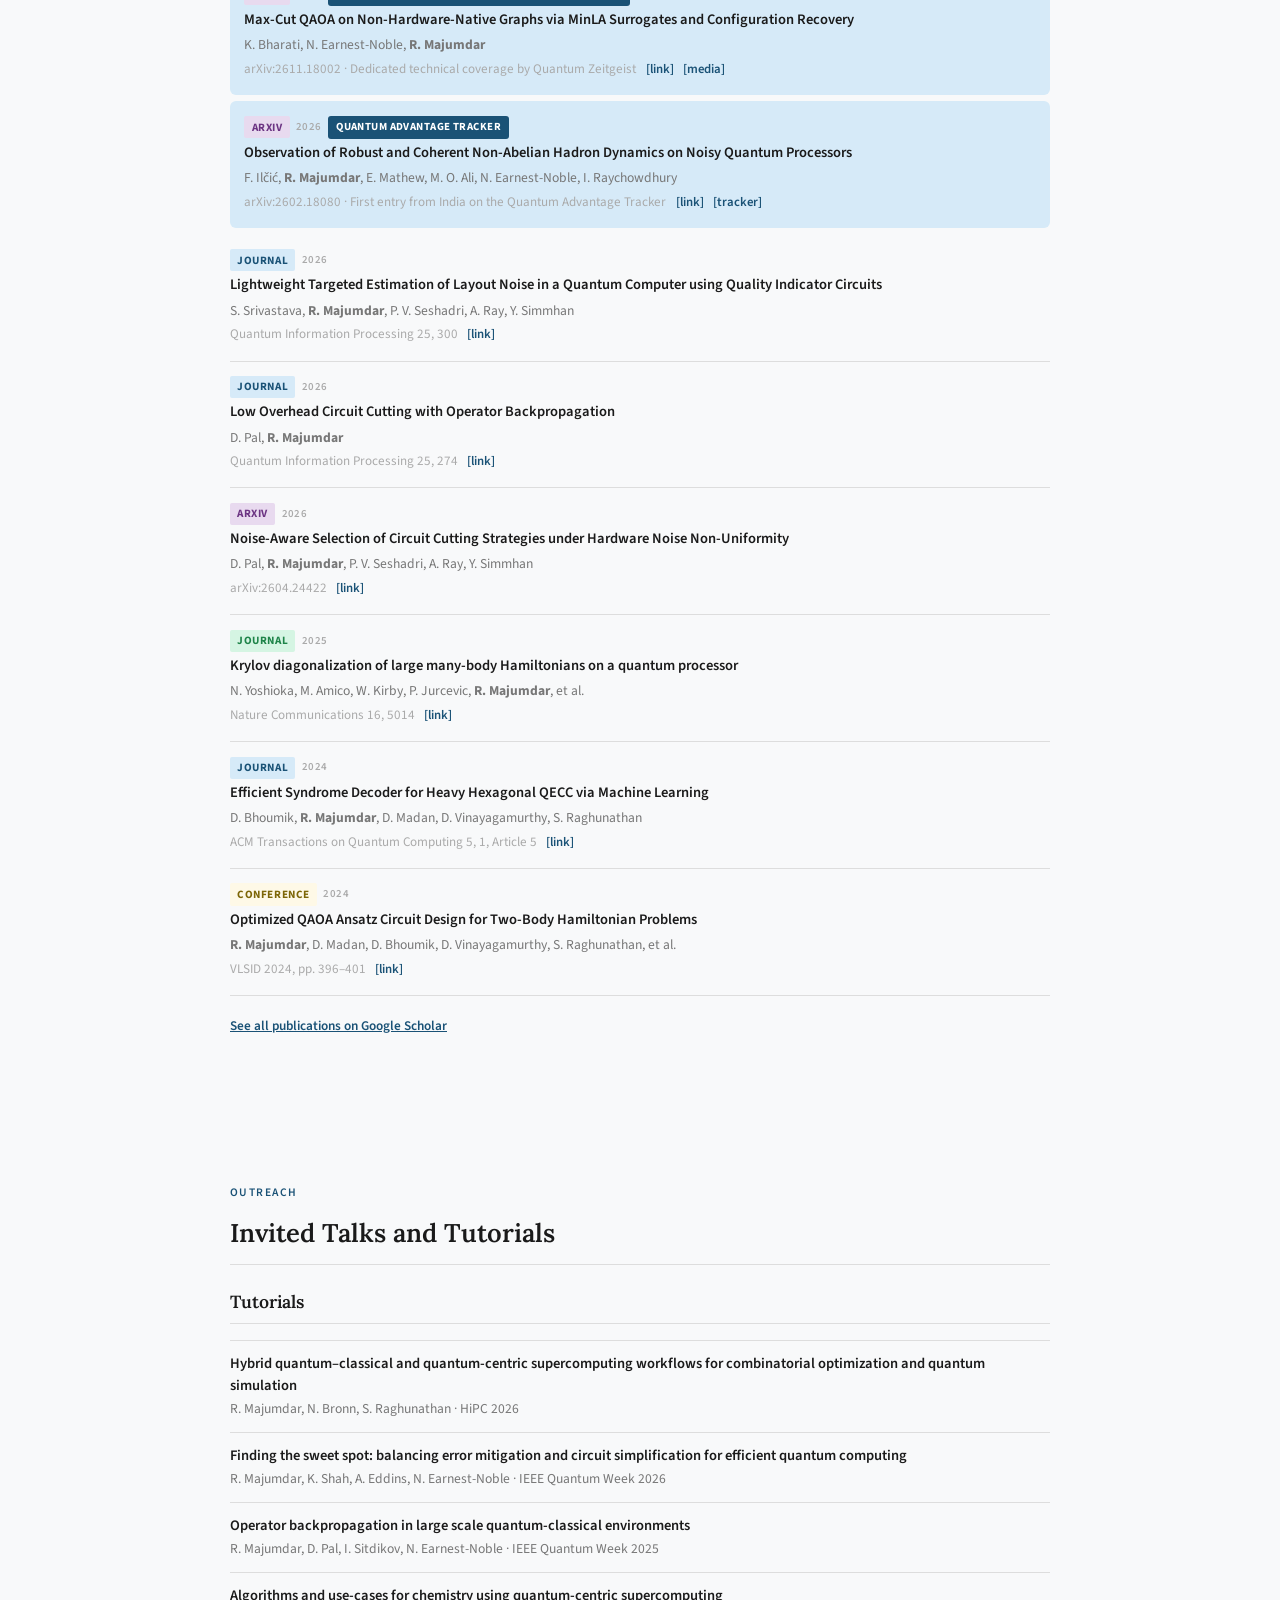
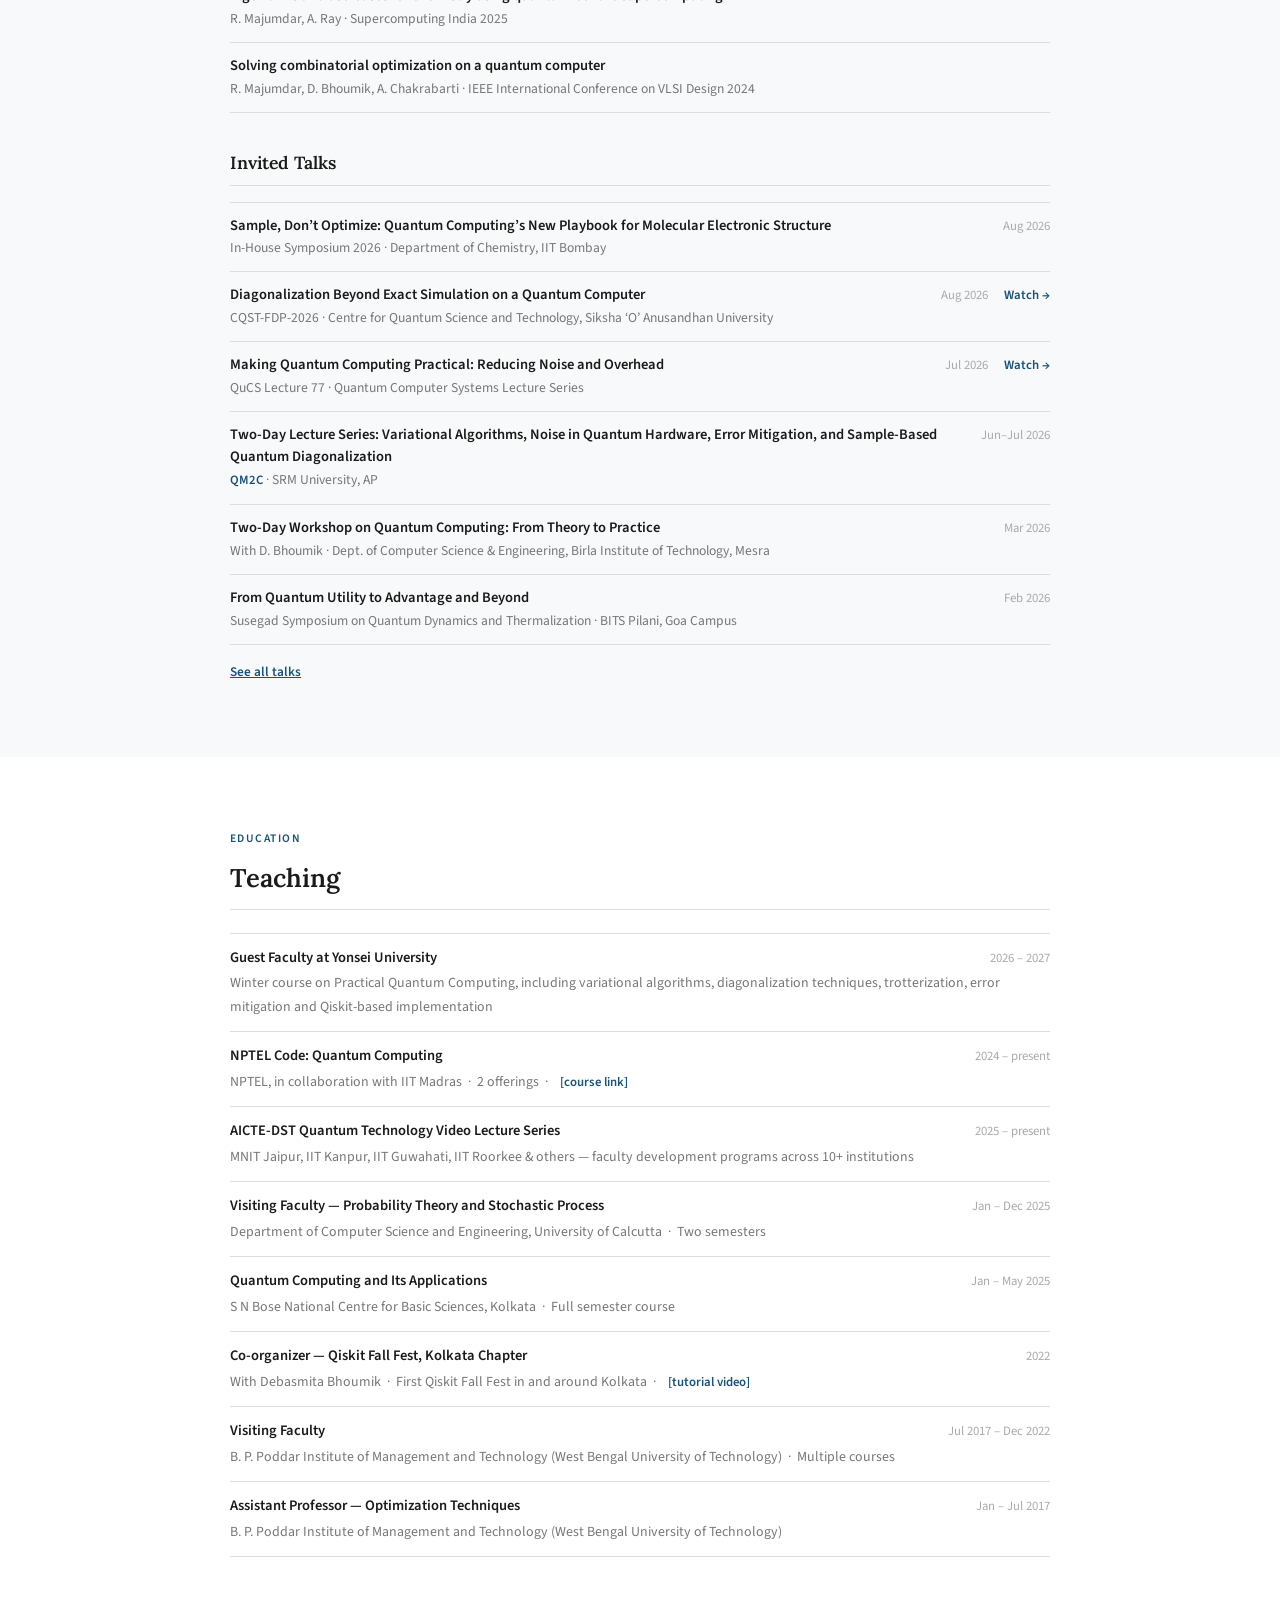
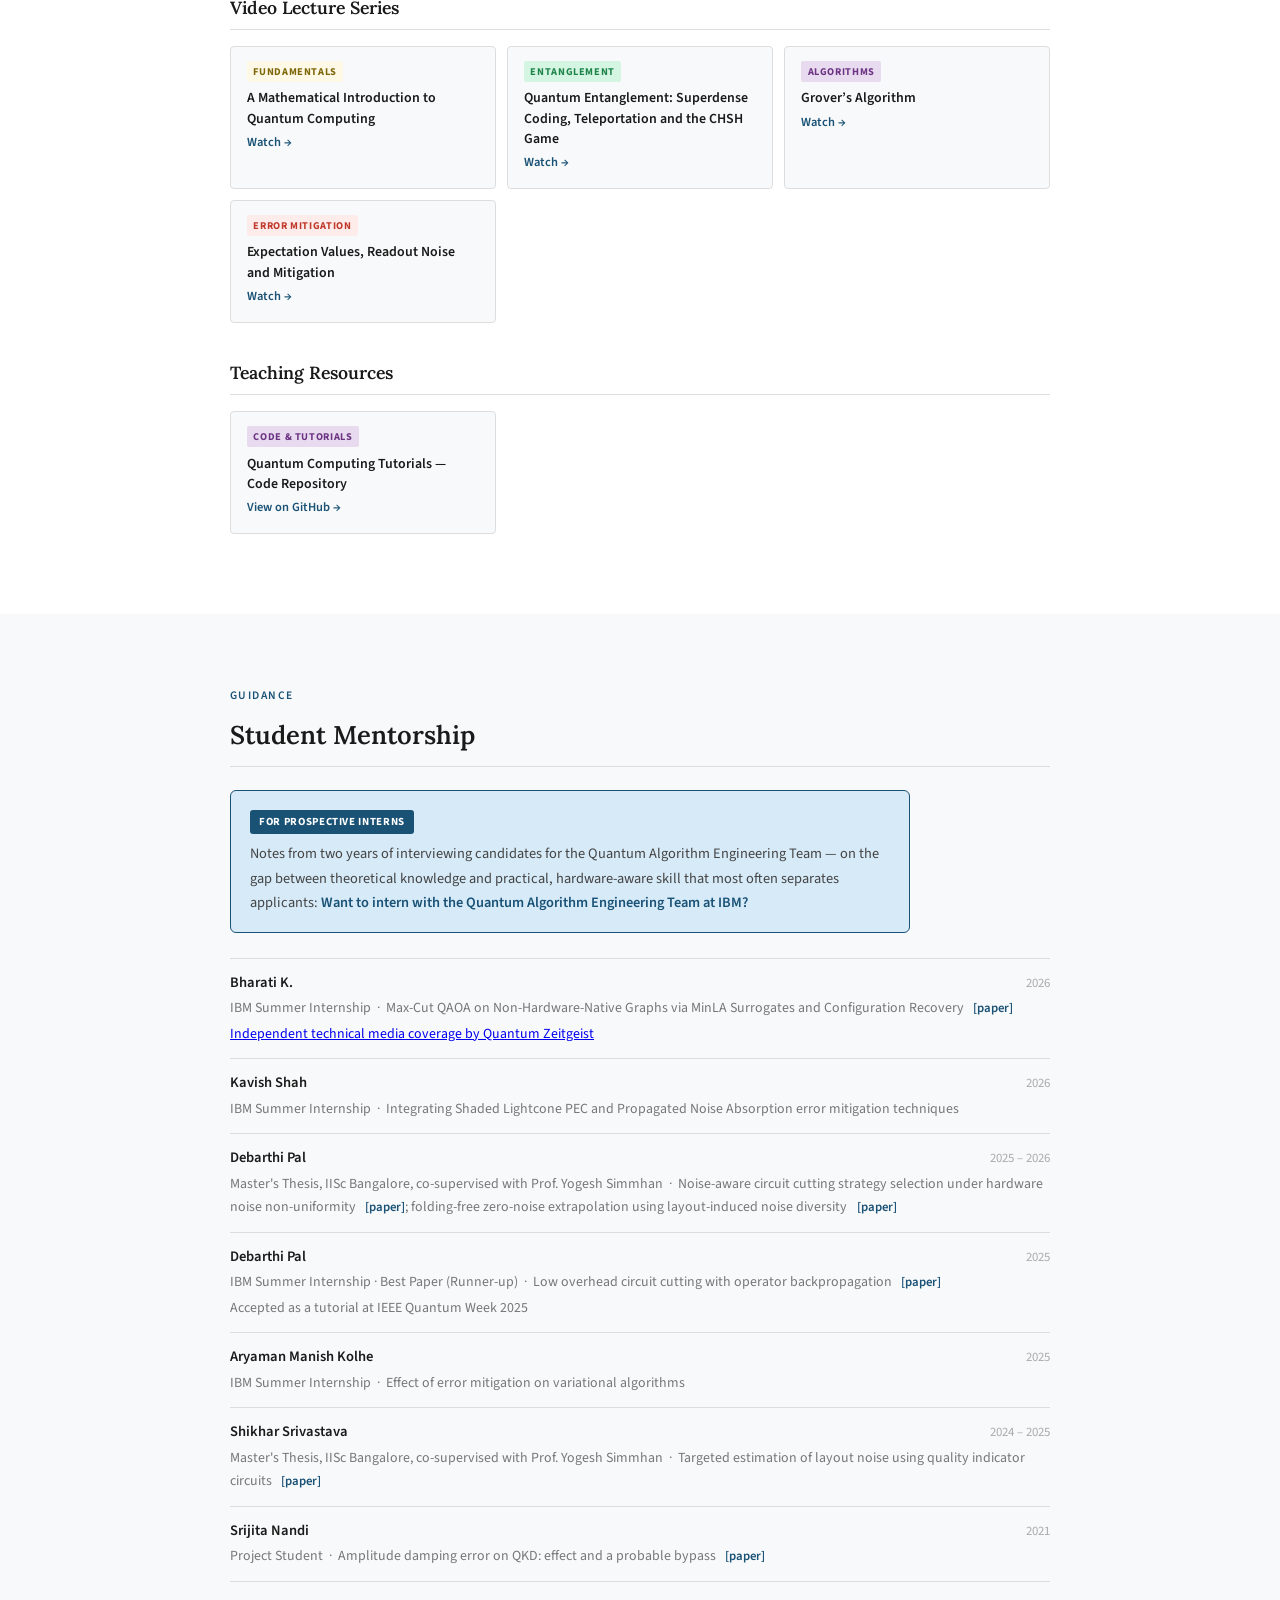
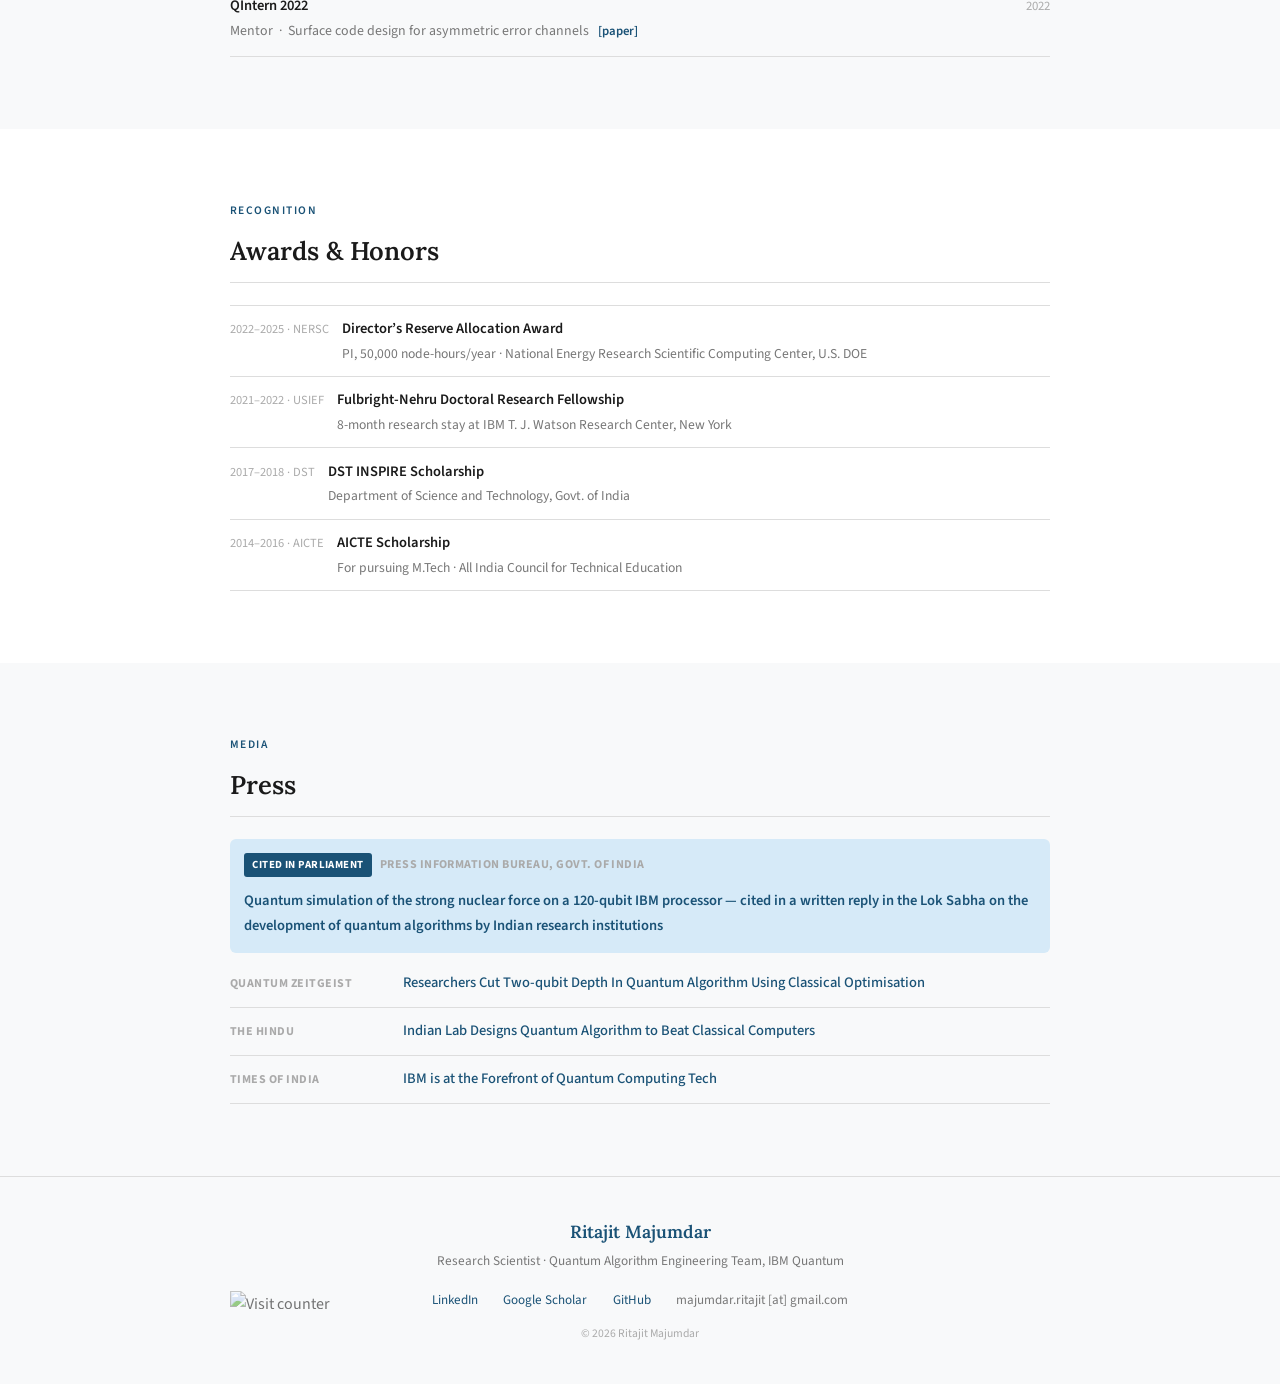
==== commit 8b2e2b8f: "Add Yonsei University guest faculty entry to Teaching" ====
--- a/index.html
+++ b/index.html
@@ -475,6 +475,13 @@
     <ul class="simple-list reveal" style="transition-delay:.06s">
       <li class="teach-item">
         <div class="teach-head">
+          <span class="teach-title">Guest Faculty at Yonsei University</span>
+          <span class="teach-period">2026 &ndash; 2027</span>
+        </div>
+        <div class="teach-detail">Winter course on Practical Quantum Computing, including variational algorithms, diagonalization techniques, trotterization, error mitigation and Qiskit-based implementation</div>
+      </li>
+      <li class="teach-item">
+        <div class="teach-head">
           <span class="teach-title">NPTEL Code: Quantum Computing</span>
           <span class="teach-period">2024 &ndash; present</span>
         </div>
